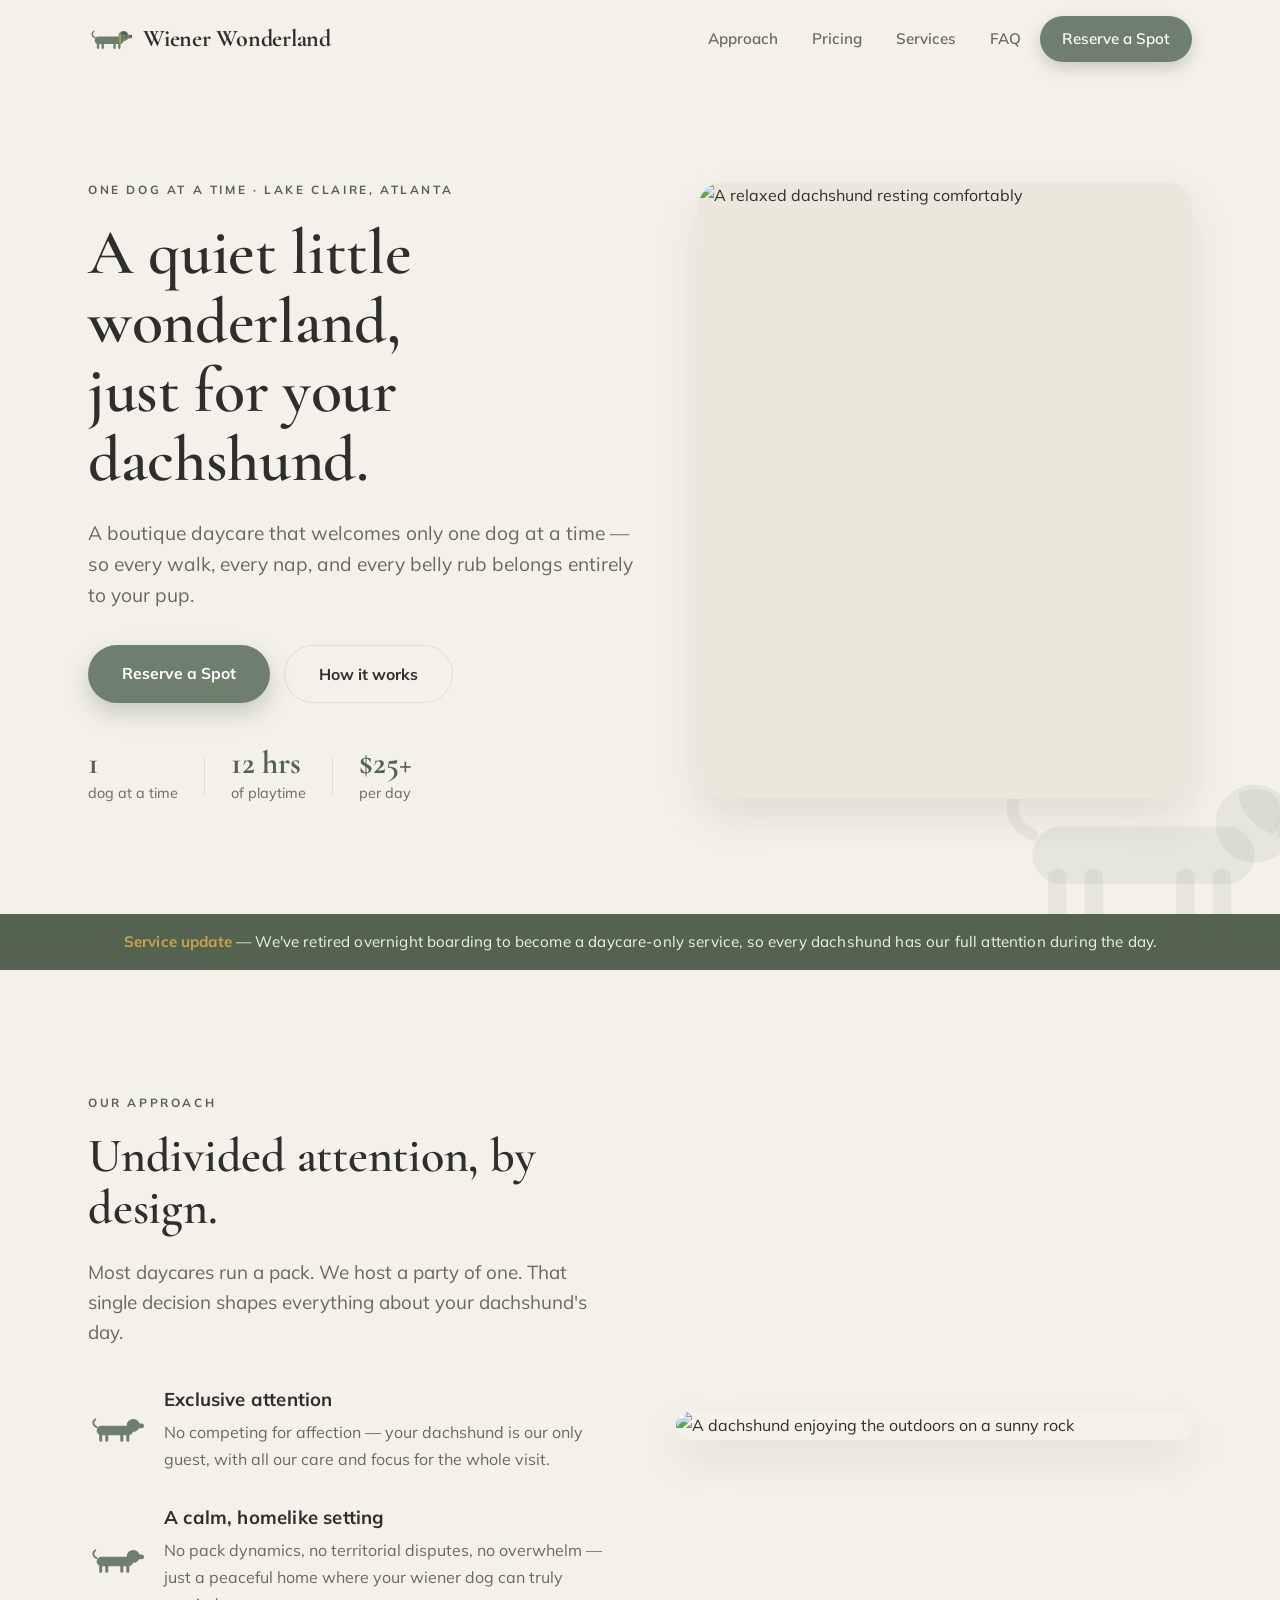
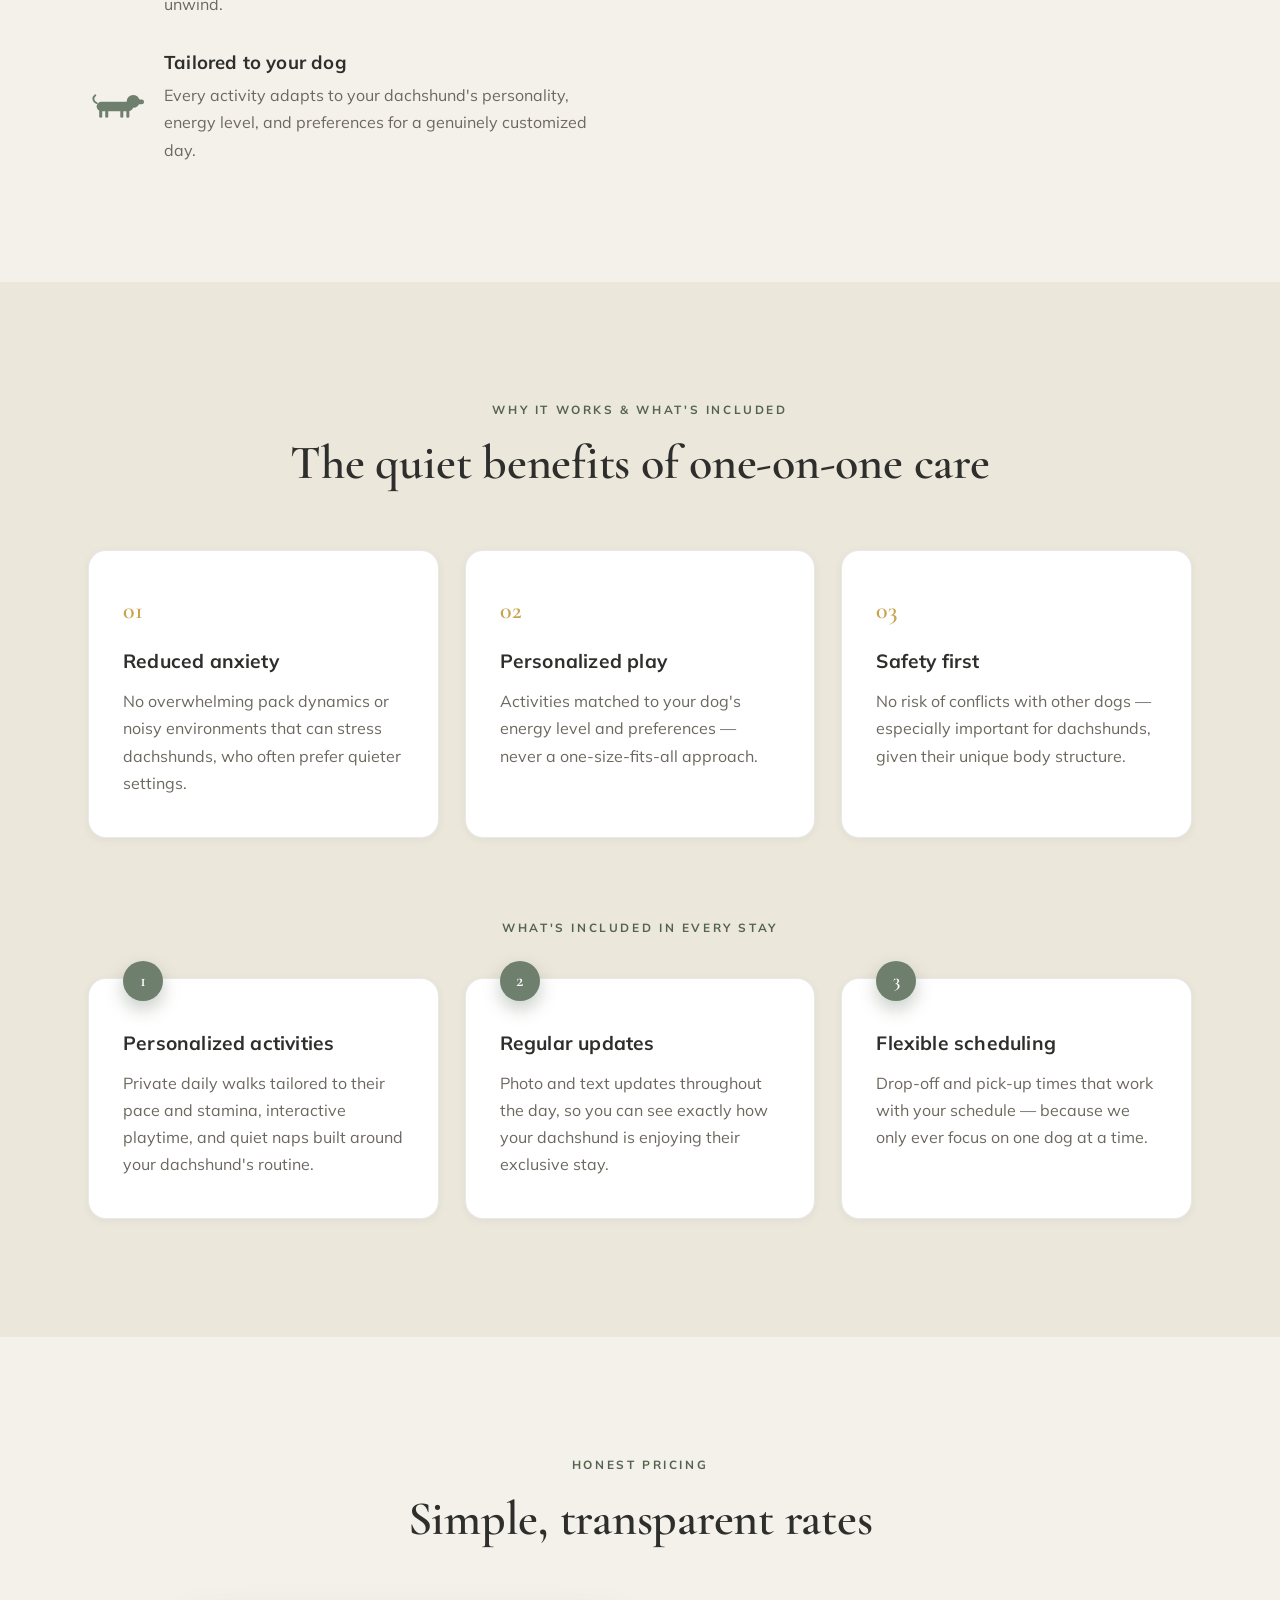
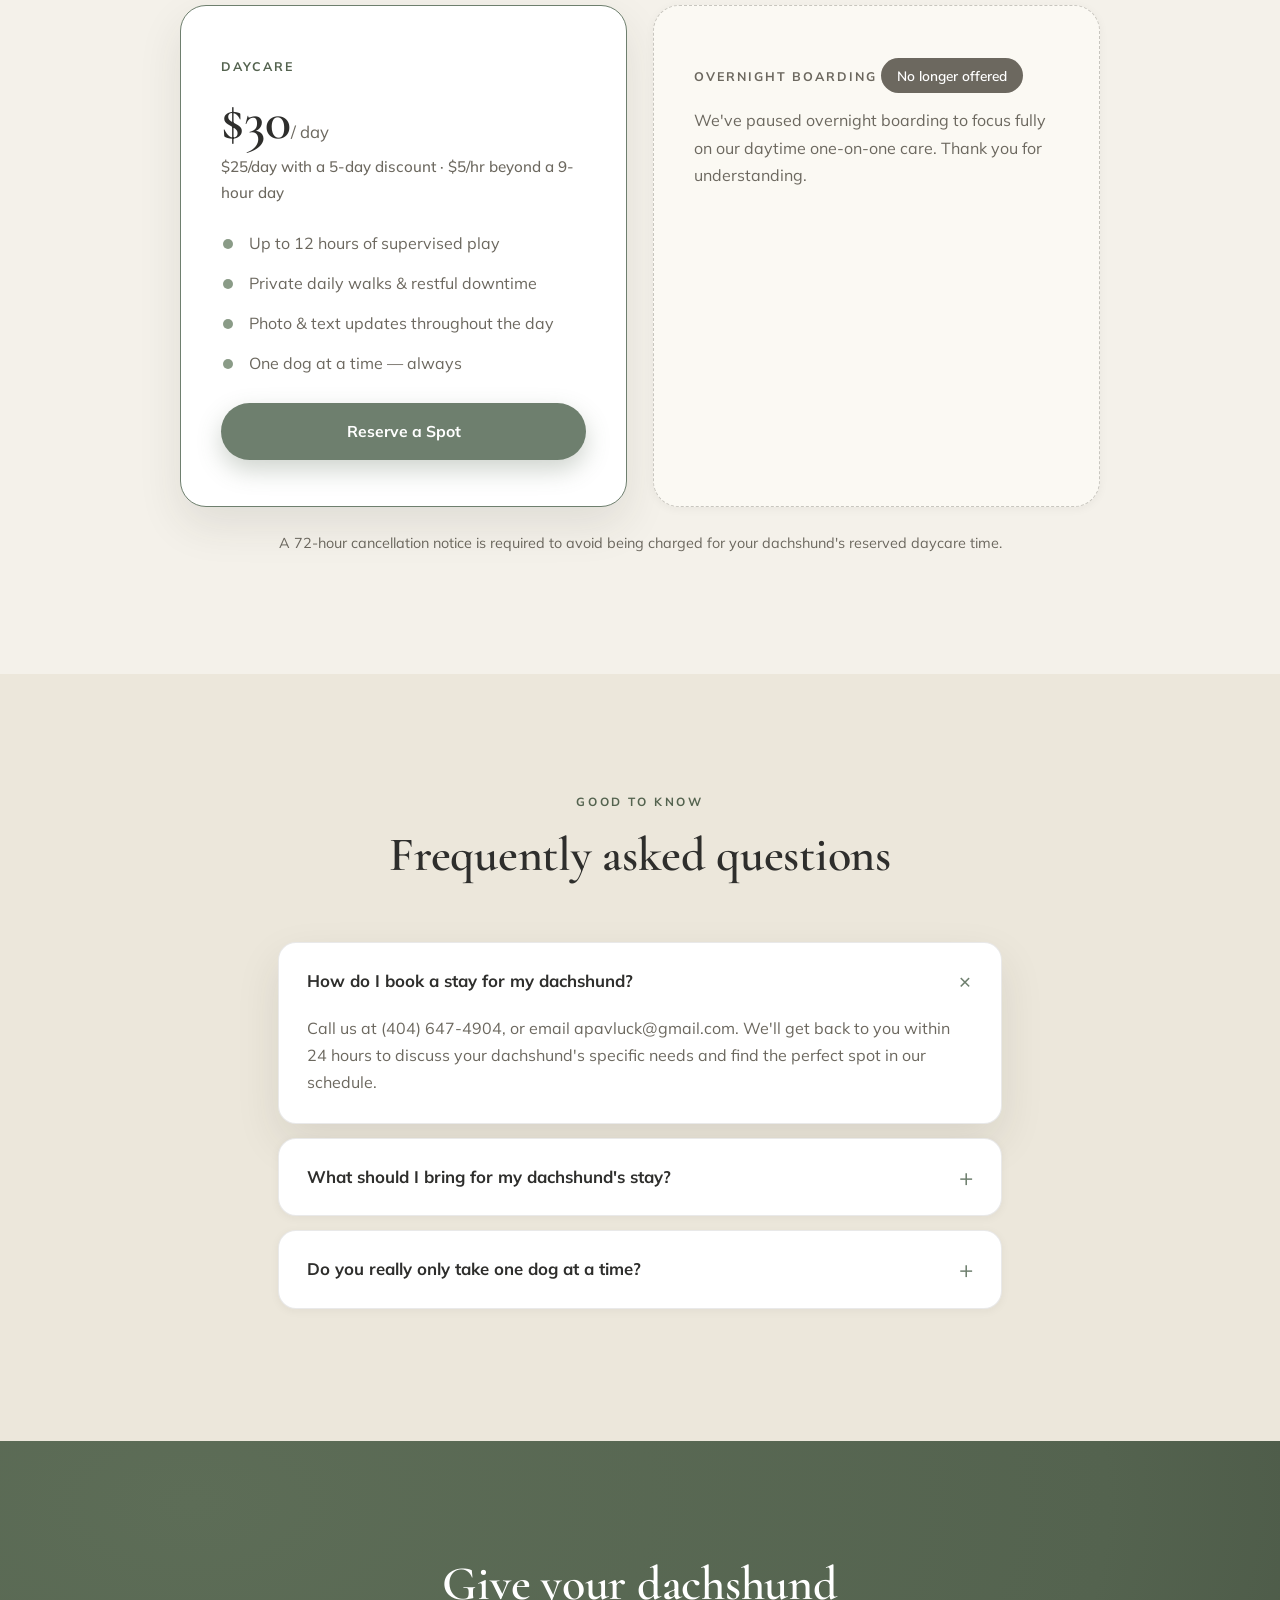
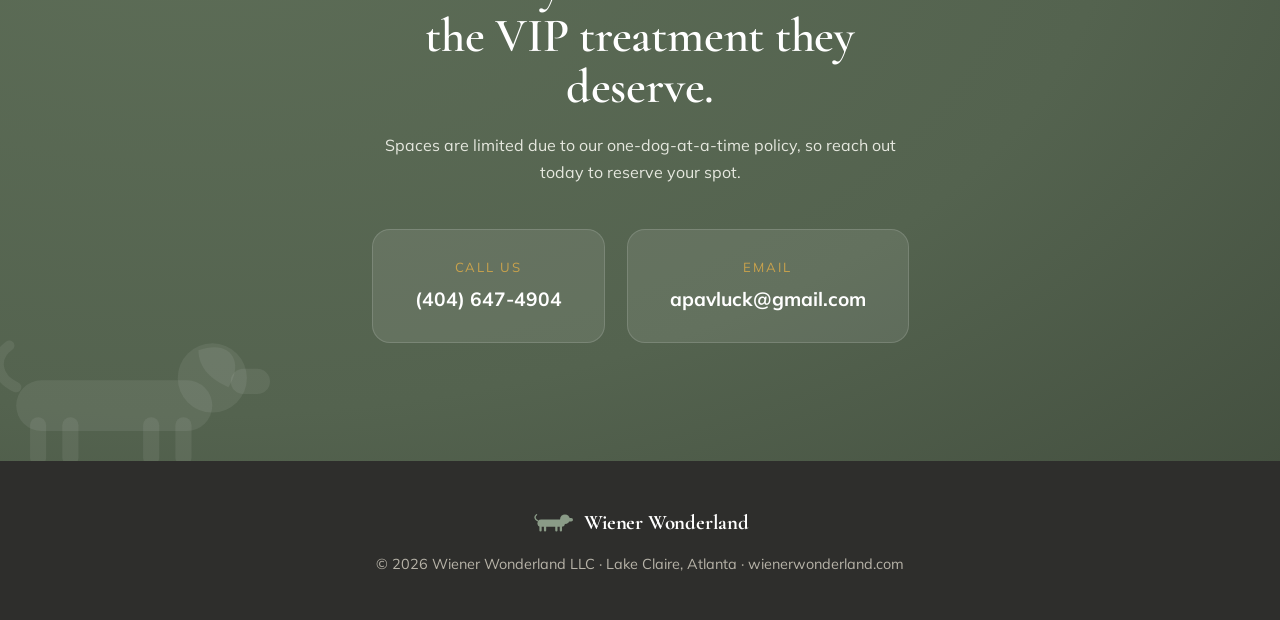
==== index-standalone.html @ 091e9084 "Add files via upload" ====
<!DOCTYPE html>
<html lang="en">
<head>
<meta charset="UTF-8">
<meta name="viewport" content="width=device-width, initial-scale=1.0">
<title>Wiener Wonderland | Exclusive One-Dog Daycare in Lake Claire</title>
<meta name="description" content="Wiener Wonderland is Lake Claire's exclusive one-dog-at-a-time daycare for dachshunds. Calm, unhurried, one-on-one care in a quiet home setting.">
<link rel="preconnect" href="https://fonts.googleapis.com">
<link rel="preconnect" href="https://fonts.gstatic.com" crossorigin>
<link href="https://fonts.googleapis.com/css2?family=Cormorant+Garamond:wght@500;600;700&family=Mulish:wght@400;500;600;700&display=swap" rel="stylesheet">
<style>
:root{
  --bg:#F4F1EA;
  --bg-alt:#ECE7DB;
  --surface:#FFFFFF;
  --surface-warm:#FBF9F3;
  --ink:#2E2E2C;
  --ink-soft:#6C685F;
  --sage:#6E7F6E;
  --sage-dark:#54634F;
  --sage-light:#8A9B87;
  --gold:#C9A24C;
  --line:rgba(46,46,44,0.10);
  --radius:18px;
  --radius-lg:26px;
  --shadow-sm:0 2px 10px rgba(46,46,44,0.05);
  --shadow:0 18px 44px rgba(46,46,44,0.10);
  --maxw:1160px;
  --ease:cubic-bezier(.22,.61,.36,1);
}

*{box-sizing:border-box;margin:0;padding:0;}
html{scroll-behavior:smooth;scroll-padding-top:90px;}
body{
  font-family:'Mulish',system-ui,sans-serif;
  color:var(--ink);
  background:var(--bg);
  line-height:1.7;
  -webkit-font-smoothing:antialiased;
  overflow-x:hidden;
}
h1,h2{font-family:'Cormorant Garamond','Georgia',serif;font-weight:600;color:var(--ink);line-height:1.08;letter-spacing:-0.005em;}
h3{font-family:'Mulish',sans-serif;font-weight:700;color:var(--ink);letter-spacing:.01em;}
.container{max-width:var(--maxw);margin:0 auto;padding:0 28px;}
.narrow{max-width:780px;}
a{text-decoration:none;color:inherit;}
img{max-width:100%;display:block;}
ul{list-style:none;}
/* Dachshund silhouette shapes have no fill of their own — follow currentColor.
   The two-tone #dox-logo keeps its explicit fills, so this won't affect it. */
.logo-mark,.feature-mark,.hero-deco,.cta-deco,.avatar svg{fill:currentColor;}

/* Eyebrow + heads */
.eyebrow{
  display:inline-block;font-size:.74rem;font-weight:700;letter-spacing:.22em;
  text-transform:uppercase;color:var(--sage-dark);margin-bottom:18px;
}
.eyebrow.center{display:block;text-align:center;}
.section-head{margin-bottom:60px;}
.lead{font-size:1.18rem;color:var(--ink-soft);margin-bottom:36px;max-width:48ch;line-height:1.6;}

/* Header */
.site-header{
  position:sticky;top:0;z-index:100;
  background:rgba(244,241,234,0.78);
  backdrop-filter:blur(12px);-webkit-backdrop-filter:blur(12px);
  border-bottom:1px solid transparent;
  transition:border-color .3s var(--ease), box-shadow .3s var(--ease), background .3s var(--ease);
}
.site-header.scrolled{border-bottom-color:var(--line);box-shadow:var(--shadow-sm);background:rgba(244,241,234,0.92);}
.header-inner{display:flex;align-items:center;justify-content:space-between;padding:16px 28px;}
.logo{display:flex;align-items:center;gap:11px;font-family:'Cormorant Garamond',serif;font-weight:700;font-size:1.5rem;color:var(--ink);letter-spacing:-0.01em;}
.logo-mark{width:44px;height:26px;flex:none;}
.main-nav{display:flex;gap:4px;align-items:center;}
.main-nav a{font-weight:600;font-size:.95rem;color:var(--ink-soft);padding:9px 15px;border-radius:999px;transition:color .2s,background .2s;}
.main-nav a:hover{color:var(--sage-dark);background:rgba(110,127,110,0.10);}
.nav-cta{background:var(--sage);color:#fff !important;padding:10px 22px !important;box-shadow:0 6px 16px rgba(84,99,79,0.28);}
.nav-cta:hover{background:var(--sage-dark) !important;transform:translateY(-1px);}
.nav-toggle{display:none;flex-direction:column;gap:5px;background:none;border:none;cursor:pointer;padding:8px;}
.nav-toggle span{width:24px;height:2px;background:var(--ink);border-radius:2px;transition:transform .3s var(--ease),opacity .3s var(--ease);}
.nav-toggle[aria-expanded="true"] span:nth-child(1){transform:translateY(7px) rotate(45deg);}
.nav-toggle[aria-expanded="true"] span:nth-child(2){opacity:0;}
.nav-toggle[aria-expanded="true"] span:nth-child(3){transform:translateY(-7px) rotate(-45deg);}

/* Hero (light, editorial) */
.hero{position:relative;padding:96px 0 108px;overflow:hidden;}
.hero-deco{position:absolute;right:-40px;bottom:-30px;width:340px;height:auto;color:rgba(110,127,110,0.10);pointer-events:none;}
.hero-grid{display:grid;grid-template-columns:1.05fr 0.95fr;gap:64px;align-items:center;position:relative;}
.hero-copy .eyebrow{color:var(--sage-dark);}
.hero h1{font-size:clamp(2.7rem,5vw,4.2rem);margin-bottom:24px;font-weight:600;}
.hero-text{font-size:1.2rem;color:var(--ink-soft);margin-bottom:34px;max-width:46ch;line-height:1.6;}
.hero-actions{display:flex;gap:14px;flex-wrap:wrap;margin-bottom:44px;}
.hero-stats{display:flex;align-items:center;gap:26px;}
.hero-stats strong{display:block;font-family:'Cormorant Garamond',serif;font-size:2rem;color:var(--sage-dark);line-height:1;}
.hero-stats span{font-size:.9rem;color:var(--ink-soft);}
.hero-stats .divider{width:1px;height:38px;background:var(--line);}

/* Hero image — clean rounded rectangle */
.arch-frame{
  border-radius:var(--radius-lg);
  overflow:hidden;box-shadow:var(--shadow);
  aspect-ratio:4/5;background:var(--bg-alt);
}
.arch-frame img{width:100%;height:100%;object-fit:cover;transition:transform .6s var(--ease);}
.arch-frame:hover img{transform:scale(1.03);}

/* Buttons */
.btn{display:inline-block;padding:15px 34px;border-radius:999px;font-weight:700;font-size:.98rem;transition:transform .2s var(--ease), background .2s, box-shadow .2s, border-color .2s;cursor:pointer;}
.btn-primary{background:var(--sage);color:#fff;box-shadow:0 10px 24px rgba(84,99,79,0.28);}
.btn-primary:hover{background:var(--sage-dark);transform:translateY(-2px);box-shadow:0 14px 30px rgba(84,99,79,0.34);}
.btn-ghost{background:transparent;color:var(--ink);border:1px solid var(--line);}
.btn-ghost:hover{border-color:var(--sage);color:var(--sage-dark);transform:translateY(-2px);}
.btn-block{display:block;text-align:center;width:100%;margin-top:26px;}

/* Announcement */
.announcement{background:var(--sage-dark);color:#f3f1e9;text-align:center;padding:15px 28px;font-size:.95rem;letter-spacing:.01em;}
.announcement strong{color:var(--gold);font-weight:700;}

/* Sections */
.section{padding:118px 0;}
.section.alt{background:var(--bg-alt);}
h2{font-size:clamp(2.1rem,4vw,3rem);margin-bottom:22px;}
h2.center{text-align:center;margin-bottom:0;}
.two-col{display:grid;grid-template-columns:1fr 1fr;gap:72px;align-items:center;}
.image-frame{border-radius:var(--radius-lg);overflow:hidden;box-shadow:var(--shadow);}
.image-frame img{transition:transform .6s var(--ease);width:100%;}
.image-frame:hover img{transform:scale(1.03);}

.feature-list{display:flex;flex-direction:column;gap:28px;}
.feature{display:flex;gap:20px;align-items:center;}
.feature-mark{flex:none;width:56px;height:34px;color:var(--sage);}
.feature h3{font-size:1.16rem;margin-bottom:4px;}
.feature p{color:var(--ink-soft);}

/* Cards */
.grid-3{display:grid;grid-template-columns:repeat(3,1fr);gap:26px;}
.grid-2{display:grid;grid-template-columns:repeat(2,1fr);gap:26px;}
.card{
  position:relative;background:var(--surface);padding:40px 34px;border-radius:var(--radius);
  box-shadow:var(--shadow-sm);border:1px solid var(--line);
  transition:transform .3s var(--ease), box-shadow .3s var(--ease);
}
.card:hover{transform:translateY(-6px);box-shadow:var(--shadow);}
.card-index{display:block;font-family:'Cormorant Garamond',serif;font-size:1.5rem;color:var(--gold);font-weight:600;margin-bottom:14px;letter-spacing:.04em;}
.card h3{margin-bottom:10px;font-size:1.2rem;}
.card p{color:var(--ink-soft);}
.group-head{margin:80px 0 40px;text-align:center;}
.group-head .eyebrow{margin-bottom:0;}
.card.numbered{padding-top:48px;}
.num{
  position:absolute;top:-18px;left:34px;background:var(--sage);color:#fff;
  width:40px;height:40px;border-radius:50%;display:flex;align-items:center;justify-content:center;
  font-family:'Cormorant Garamond',serif;font-weight:600;font-size:1.15rem;box-shadow:0 8px 18px rgba(84,99,79,0.32);
}

/* Pricing */
.pricing-grid{margin-bottom:24px;align-items:stretch;max-width:920px;margin-left:auto;margin-right:auto;}
.price-card{position:relative;background:var(--surface);border-radius:var(--radius-lg);padding:46px 40px;box-shadow:var(--shadow-sm);border:1px solid var(--line);}
.price-card.featured{border:1px solid var(--sage);box-shadow:var(--shadow);}
.price-tag{display:inline-block;font-size:.78rem;font-weight:700;letter-spacing:.16em;text-transform:uppercase;color:var(--sage-dark);margin-bottom:14px;}
.price-tag.muted{color:var(--ink-soft);}
.price{font-size:3.4rem;font-family:'Cormorant Garamond',serif;color:var(--ink);margin:2px 0 6px;font-weight:600;line-height:1;}
.price span{font-size:1.05rem;font-weight:400;color:var(--ink-soft);font-family:'Mulish',sans-serif;}
.price-sub{font-weight:500;margin-bottom:24px;color:var(--ink-soft);font-size:.95rem;}
.price-list{display:flex;flex-direction:column;gap:13px;}
.price-list li{position:relative;padding-left:28px;color:var(--ink-soft);}
.price-list li::before{content:"";position:absolute;left:2px;top:9px;width:10px;height:10px;border-radius:50%;background:var(--sage-light);}
.notice-card{background:var(--surface-warm);border:1px dashed rgba(108,104,95,0.35);}
.discontinued{display:inline-block;background:var(--ink-soft);color:#fff;padding:6px 16px;border-radius:999px;font-size:.85rem;font-weight:600;margin:6px 0 14px;}
.notice-card p:last-child{color:var(--ink-soft);}
.fine-print{text-align:center;color:var(--ink-soft);font-size:.9rem;}

/* Staff */
.staff-grid{max-width:760px;margin:0 auto;}
.staff-card{background:var(--surface);border-radius:var(--radius-lg);box-shadow:var(--shadow-sm);border:1px solid var(--line);padding:42px 36px;text-align:center;transition:transform .3s var(--ease), box-shadow .3s var(--ease);}
.staff-card:hover{transform:translateY(-6px);box-shadow:var(--shadow);}
.avatar{width:104px;height:104px;border-radius:50%;background:linear-gradient(150deg,var(--bg-alt),#e2dccd);display:flex;align-items:center;justify-content:center;margin:0 auto 18px;box-shadow:inset 0 2px 8px rgba(46,46,44,0.06);}
.avatar svg{width:66px;height:auto;color:var(--sage);}
.staff-card h3{font-size:1.24rem;margin-bottom:3px;}
.staff-card p{color:var(--ink-soft);}

/* FAQ */
.faq-item{background:var(--surface);border-radius:var(--radius);padding:4px 28px;margin-bottom:14px;box-shadow:var(--shadow-sm);border:1px solid var(--line);transition:box-shadow .3s var(--ease);}
.faq-item[open]{box-shadow:var(--shadow);}
.faq-item summary{font-weight:700;cursor:pointer;list-style:none;padding:20px 0;display:flex;justify-content:space-between;align-items:center;gap:16px;font-size:1.05rem;}
.faq-item summary::-webkit-details-marker{display:none;}
.faq-item summary::after{content:"+";font-size:1.5rem;color:var(--sage);transition:transform .3s var(--ease);line-height:1;font-weight:400;}
.faq-item[open] summary::after{transform:rotate(45deg);}
.faq-item p{padding:0 0 22px;color:var(--ink-soft);}

/* CTA */
.cta-section{position:relative;background:radial-gradient(130% 150% at 15% 10%, #5d6d57 0%, var(--sage-dark) 55%, #3f4a3b 100%);color:#fff;padding:118px 0;text-align:center;overflow:hidden;}
.cta-deco{position:absolute;left:-30px;bottom:-24px;width:300px;height:auto;color:rgba(255,255,255,0.07);pointer-events:none;}
.cta-section h2{color:#fff;max-width:20ch;margin:0 auto 18px;}
.cta-section > .container > p{color:#e6e8df;margin-bottom:42px;max-width:52ch;margin-left:auto;margin-right:auto;position:relative;}
.contact-grid{display:flex;justify-content:center;gap:22px;flex-wrap:wrap;position:relative;}
.contact-item{background:rgba(255,255,255,0.09);padding:26px 42px;border-radius:var(--radius);border:1px solid rgba(255,255,255,0.14);transition:background .2s,transform .2s;display:flex;flex-direction:column;align-items:center;gap:5px;min-width:230px;}
.contact-item:hover{background:rgba(255,255,255,0.17);transform:translateY(-3px);}
.contact-label{font-size:.82rem;letter-spacing:.14em;text-transform:uppercase;color:var(--gold);}
.contact-value{font-size:1.2rem;font-weight:700;}

/* Footer */
.site-footer{padding:44px 0;background:var(--ink);color:#b7b3a8;}
.footer-inner{display:flex;flex-direction:column;align-items:center;gap:12px;text-align:center;}
.footer-logo{color:#fff;font-size:1.3rem;gap:11px;}
.footer-logo .logo-mark{width:42px;height:26px;color:var(--sage-light);}
.site-footer p{font-size:.9rem;}

/* Scroll reveal */
.reveal{opacity:0;transform:translateY(26px);transition:opacity .8s var(--ease), transform .8s var(--ease);}
.reveal.in{opacity:1;transform:none;}
@media (prefers-reduced-motion:reduce){
  .reveal{opacity:1;transform:none;transition:none;}
  html{scroll-behavior:auto;}
}

/* Responsive */
@media (max-width:880px){
  .section{padding:78px 0;}
  .hero{padding:60px 0 72px;}
  .two-col,.hero-grid{grid-template-columns:1fr;gap:44px;}
  .hero-media{order:-1;max-width:440px;margin:0 auto;}
  .arch-frame{aspect-ratio:5/4;}
  .hero h1 br{display:none;}
  .grid-3,.grid-2{grid-template-columns:1fr;}
  .main-nav{position:absolute;top:100%;left:0;right:0;background:var(--bg);flex-direction:column;padding:16px;display:none;gap:6px;border-bottom:1px solid var(--line);box-shadow:var(--shadow);}
  .main-nav.open{display:flex;}
  .main-nav a{width:100%;padding:12px 16px;}
  .nav-cta{text-align:center;}
  .nav-toggle{display:flex;}
  .hero-deco{width:220px;opacity:.7;}
  .contact-item{min-width:0;width:100%;max-width:340px;}
}

</style>
</head>
<body>

<!-- ===== Reusable dachshund illustrations ===== -->
<svg width="0" height="0" style="position:absolute" aria-hidden="true">
  <!-- Single-colour silhouette (inherits currentColor) -->
  <symbol id="dox" viewBox="0 0 260 150">
    <path d="M40 66 C22 58 20 40 34 30" fill="none" stroke="currentColor" stroke-width="9" stroke-linecap="round"/>
    <rect x="52" y="92" width="14" height="42" rx="7"/>
    <rect x="80" y="92" width="14" height="42" rx="7"/>
    <rect x="150" y="92" width="14" height="42" rx="7"/>
    <rect x="178" y="92" width="14" height="42" rx="7"/>
    <rect x="40" y="60" width="170" height="44" rx="22"/>
    <circle cx="210" cy="58" r="30"/>
    <rect x="226" y="50" width="34" height="22" rx="11"/>
    <path d="M198 34 C226 24 238 44 224 66 C210 60 198 50 198 34 Z"/>
  </symbol>
  <!-- Two-tone logo mark with a little gold collar -->
  <symbol id="dox-logo" viewBox="0 0 260 150">
    <g fill="#6E7F6E">
      <path d="M40 66 C22 58 20 40 34 30" fill="none" stroke="#6E7F6E" stroke-width="9" stroke-linecap="round"/>
      <rect x="52" y="92" width="14" height="42" rx="7"/>
      <rect x="80" y="92" width="14" height="42" rx="7"/>
      <rect x="150" y="92" width="14" height="42" rx="7"/>
      <rect x="178" y="92" width="14" height="42" rx="7"/>
      <rect x="40" y="60" width="170" height="44" rx="22"/>
      <circle cx="210" cy="58" r="30"/>
      <rect x="226" y="50" width="34" height="22" rx="11"/>
    </g>
    <path d="M198 34 C226 24 238 44 224 66 C210 60 198 50 198 34 Z" fill="#54634F"/>
    <circle cx="215" cy="53" r="3.4" fill="#F4F1EA"/>
    <circle cx="258" cy="58" r="5.5" fill="#2E2E2C"/>
    <rect x="185" y="50" width="9" height="40" rx="3" fill="#C9A24C"/>
    <circle cx="189.5" cy="92" r="4.5" fill="#C9A24C"/>
  </symbol>
</svg>

<header class="site-header" id="site-header">
  <div class="container header-inner">
    <a href="#home" class="logo">
      <svg class="logo-mark" viewBox="0 0 260 150" aria-hidden="true"><use href="#dox-logo"/></svg>
      <span>Wiener Wonderland</span>
    </a>
    <nav class="main-nav" id="main-nav">
      <a href="#approach">Approach</a>
      <a href="#pricing">Pricing</a>
      <a href="#services">Services</a>
      <a href="#faq">FAQ</a>
      <a href="#contact" class="nav-cta">Reserve a Spot</a>
    </nav>
    <button class="nav-toggle" id="nav-toggle" aria-label="Toggle navigation" aria-expanded="false">
      <span></span><span></span><span></span>
    </button>
  </div>
</header>

<section class="hero" id="home">
  <svg class="hero-deco" viewBox="0 0 260 150" aria-hidden="true"><use href="#dox"/></svg>
  <div class="container hero-grid">
    <div class="hero-copy">
      <span class="eyebrow reveal">One dog at a time · Lake Claire, Atlanta</span>
      <h1 class="reveal">A quiet little wonderland,<br>just for your dachshund.</h1>
      <p class="hero-text reveal">A boutique daycare that welcomes only one dog at a time — so every walk, every nap, and every belly rub belongs entirely to your pup.</p>
      <div class="hero-actions reveal">
        <a href="#contact" class="btn btn-primary">Reserve a Spot</a>
        <a href="#approach" class="btn btn-ghost">How it works</a>
      </div>
      <div class="hero-stats reveal">
        <div><strong>1</strong><span>dog at a time</span></div>
        <div class="divider"></div>
        <div><strong>12 hrs</strong><span>of playtime</span></div>
        <div class="divider"></div>
        <div><strong>$25+</strong><span>per day</span></div>
      </div>
    </div>
    <div class="hero-media reveal">
      <div class="arch-frame">
        <img src="https://imgproxy.gamma.app/resize/quality:80/resizing_type:fit/width:2000/https://cdn.gamma.app/pb8fp5dwvvcwzei/92fc5eb181434110b7dce08b1baf7532/original/puppy2.jpeg" alt="A relaxed dachshund resting comfortably">
      </div>
    </div>
  </div>
</section>

<section class="announcement">
  <div class="container">
    <p><strong>Service update</strong> — We've retired overnight boarding to become a daycare-only service, so every dachshund has our full attention during the day.</p>
  </div>
</section>

<section class="section" id="approach">
  <div class="container two-col">
    <div class="reveal">
      <span class="eyebrow">Our approach</span>
      <h2>Undivided attention, by design.</h2>
      <p class="lead">Most daycares run a pack. We host a party of one. That single decision shapes everything about your dachshund's day.</p>
      <div class="feature-list">
        <div class="feature">
          <svg class="feature-mark" viewBox="0 0 260 150" aria-hidden="true"><use href="#dox"/></svg>
          <div>
            <h3>Exclusive attention</h3>
            <p>No competing for affection — your dachshund is our only guest, with all our care and focus for the whole visit.</p>
          </div>
        </div>
        <div class="feature">
          <svg class="feature-mark" viewBox="0 0 260 150" aria-hidden="true"><use href="#dox"/></svg>
          <div>
            <h3>A calm, homelike setting</h3>
            <p>No pack dynamics, no territorial disputes, no overwhelm — just a peaceful home where your wiener dog can truly unwind.</p>
          </div>
        </div>
        <div class="feature">
          <svg class="feature-mark" viewBox="0 0 260 150" aria-hidden="true"><use href="#dox"/></svg>
          <div>
            <h3>Tailored to your dog</h3>
            <p>Every activity adapts to your dachshund's personality, energy level, and preferences for a genuinely customized day.</p>
          </div>
        </div>
      </div>
    </div>
    <div class="image-frame reveal">
      <img src="https://imgproxy.gamma.app/resize/quality:80/resizing_type:fit/width:2000/https://cdn.gamma.app/pb8fp5dwvvcwzei/57030b2779ab43cd883b38d4965fc12b/original/IMG_0153.jpeg" alt="A dachshund enjoying the outdoors on a sunny rock">
    </div>
  </div>
</section>

<section class="section alt" id="services">
  <div class="container">
    <div class="section-head reveal">
      <span class="eyebrow center">Why it works &amp; what's included</span>
      <h2 class="center">The quiet benefits of one-on-one care</h2>
    </div>
    <div class="grid-3">
      <div class="card reveal">
        <span class="card-index">01</span>
        <h3>Reduced anxiety</h3>
        <p>No overwhelming pack dynamics or noisy environments that can stress dachshunds, who often prefer quieter settings.</p>
      </div>
      <div class="card reveal">
        <span class="card-index">02</span>
        <h3>Personalized play</h3>
        <p>Activities matched to your dog's energy level and preferences — never a one-size-fits-all approach.</p>
      </div>
      <div class="card reveal">
        <span class="card-index">03</span>
        <h3>Safety first</h3>
        <p>No risk of conflicts with other dogs — especially important for dachshunds, given their unique body structure.</p>
      </div>
    </div>

    <div class="group-head reveal"><span class="eyebrow center">What's included in every stay</span></div>
    <div class="grid-3">
      <div class="card numbered reveal">
        <span class="num">1</span>
        <h3>Personalized activities</h3>
        <p>Private daily walks tailored to their pace and stamina, interactive playtime, and quiet naps built around your dachshund's routine.</p>
      </div>
      <div class="card numbered reveal">
        <span class="num">2</span>
        <h3>Regular updates</h3>
        <p>Photo and text updates throughout the day, so you can see exactly how your dachshund is enjoying their exclusive stay.</p>
      </div>
      <div class="card numbered reveal">
        <span class="num">3</span>
        <h3>Flexible scheduling</h3>
        <p>Drop-off and pick-up times that work with your schedule — because we only ever focus on one dog at a time.</p>
      </div>
    </div>
  </div>
</section>

<section class="section" id="pricing">
  <div class="container">
    <div class="section-head reveal">
      <span class="eyebrow center">Honest pricing</span>
      <h2 class="center">Simple, transparent rates</h2>
    </div>
    <div class="grid-2 pricing-grid">
      <div class="price-card featured reveal">
        <span class="price-tag">Daycare</span>
        <p class="price">$30<span>/ day</span></p>
        <p class="price-sub">$25/day with a 5-day discount · $5/hr beyond a 9-hour day</p>
        <ul class="price-list">
          <li>Up to 12 hours of supervised play</li>
          <li>Private daily walks &amp; restful downtime</li>
          <li>Photo &amp; text updates throughout the day</li>
          <li>One dog at a time — always</li>
        </ul>
        <a href="#contact" class="btn btn-primary btn-block">Reserve a Spot</a>
      </div>
      <div class="price-card notice-card reveal">
        <span class="price-tag muted">Overnight boarding</span>
        <p class="discontinued">No longer offered</p>
        <p>We've paused overnight boarding to focus fully on our daytime one-on-one care. Thank you for understanding.</p>
      </div>
    </div>
    <p class="fine-print">A 72-hour cancellation notice is required to avoid being charged for your dachshund's reserved daycare time.</p>
  </div>
</section>

<section class="section alt" id="faq">
  <div class="container narrow">
    <div class="section-head reveal">
      <span class="eyebrow center">Good to know</span>
      <h2 class="center">Frequently asked questions</h2>
    </div>
    <details class="faq-item reveal" open>
      <summary>How do I book a stay for my dachshund?</summary>
      <p>Call us at (404) 647-4904, or email apavluck@gmail.com. We'll get back to you within 24 hours to discuss your dachshund's specific needs and find the perfect spot in our schedule.</p>
    </details>
    <details class="faq-item reveal">
      <summary>What should I bring for my dachshund's stay?</summary>
      <p>Just their regular food, any necessary medications, a beloved toy or blanket, and any special instructions for their routine. If they're a swimmer, we even have a pool.</p>
    </details>
    <details class="faq-item reveal">
      <summary>Do you really only take one dog at a time?</summary>
      <p>Always. It's the heart of what we do. Your dachshund will never share their day with another dog, which keeps things calm, safe, and completely focused on them.</p>
    </details>
  </div>
</section>

<section class="cta-section" id="contact">
  <svg class="cta-deco" viewBox="0 0 260 150" aria-hidden="true"><use href="#dox"/></svg>
  <div class="container">
    <h2>Give your dachshund the VIP treatment they deserve.</h2>
    <p>Spaces are limited due to our one-dog-at-a-time policy, so reach out today to reserve your spot.</p>
    <div class="contact-grid">
      <a class="contact-item" href="tel:14046474904">
        <span class="contact-label">Call us</span>
        <span class="contact-value">(404) 647-4904</span>
      </a>
      <a class="contact-item" href="mailto:apavluck@gmail.com">
        <span class="contact-label">Email</span>
        <span class="contact-value">apavluck@gmail.com</span>
      </a>
    </div>
  </div>
</section>

<footer class="site-footer">
  <div class="container footer-inner">
    <span class="logo footer-logo">
      <svg class="logo-mark" viewBox="0 0 260 150" aria-hidden="true"><use href="#dox"/></svg>
      Wiener Wonderland
    </span>
    <p>&copy; <span id="year"></span> Wiener Wonderland LLC · Lake Claire, Atlanta · wienerwonderland.com</p>
  </div>
</footer>

<script>
// Current year in footer
document.getElementById('year').textContent = new Date().getFullYear();

// Mobile nav toggle
const navToggle = document.getElementById('nav-toggle');
const mainNav = document.getElementById('main-nav');
navToggle.addEventListener('click', () => {
  const open = mainNav.classList.toggle('open');
  navToggle.setAttribute('aria-expanded', open ? 'true' : 'false');
});
mainNav.querySelectorAll('a').forEach(link => {
  link.addEventListener('click', () => {
    mainNav.classList.remove('open');
    navToggle.setAttribute('aria-expanded', 'false');
  });
});

// Header shadow on scroll
const header = document.getElementById('site-header');
const onScroll = () => header.classList.toggle('scrolled', window.scrollY > 8);
onScroll();
window.addEventListener('scroll', onScroll, { passive: true });

// Scroll-reveal animations
const reveals = document.querySelectorAll('.reveal');
if ('IntersectionObserver' in window) {
  const io = new IntersectionObserver((entries) => {
    entries.forEach((entry, i) => {
      if (entry.isIntersecting) {
        // slight stagger for grouped items
        entry.target.style.transitionDelay = `${Math.min(i * 60, 240)}ms`;
        entry.target.classList.add('in');
        io.unobserve(entry.target);
      }
    });
  }, { threshold: 0.12, rootMargin: '0px 0px -40px 0px' });
  reveals.forEach(el => io.observe(el));
} else {
  reveals.forEach(el => el.classList.add('in'));
}

</script>
</body>
</html>
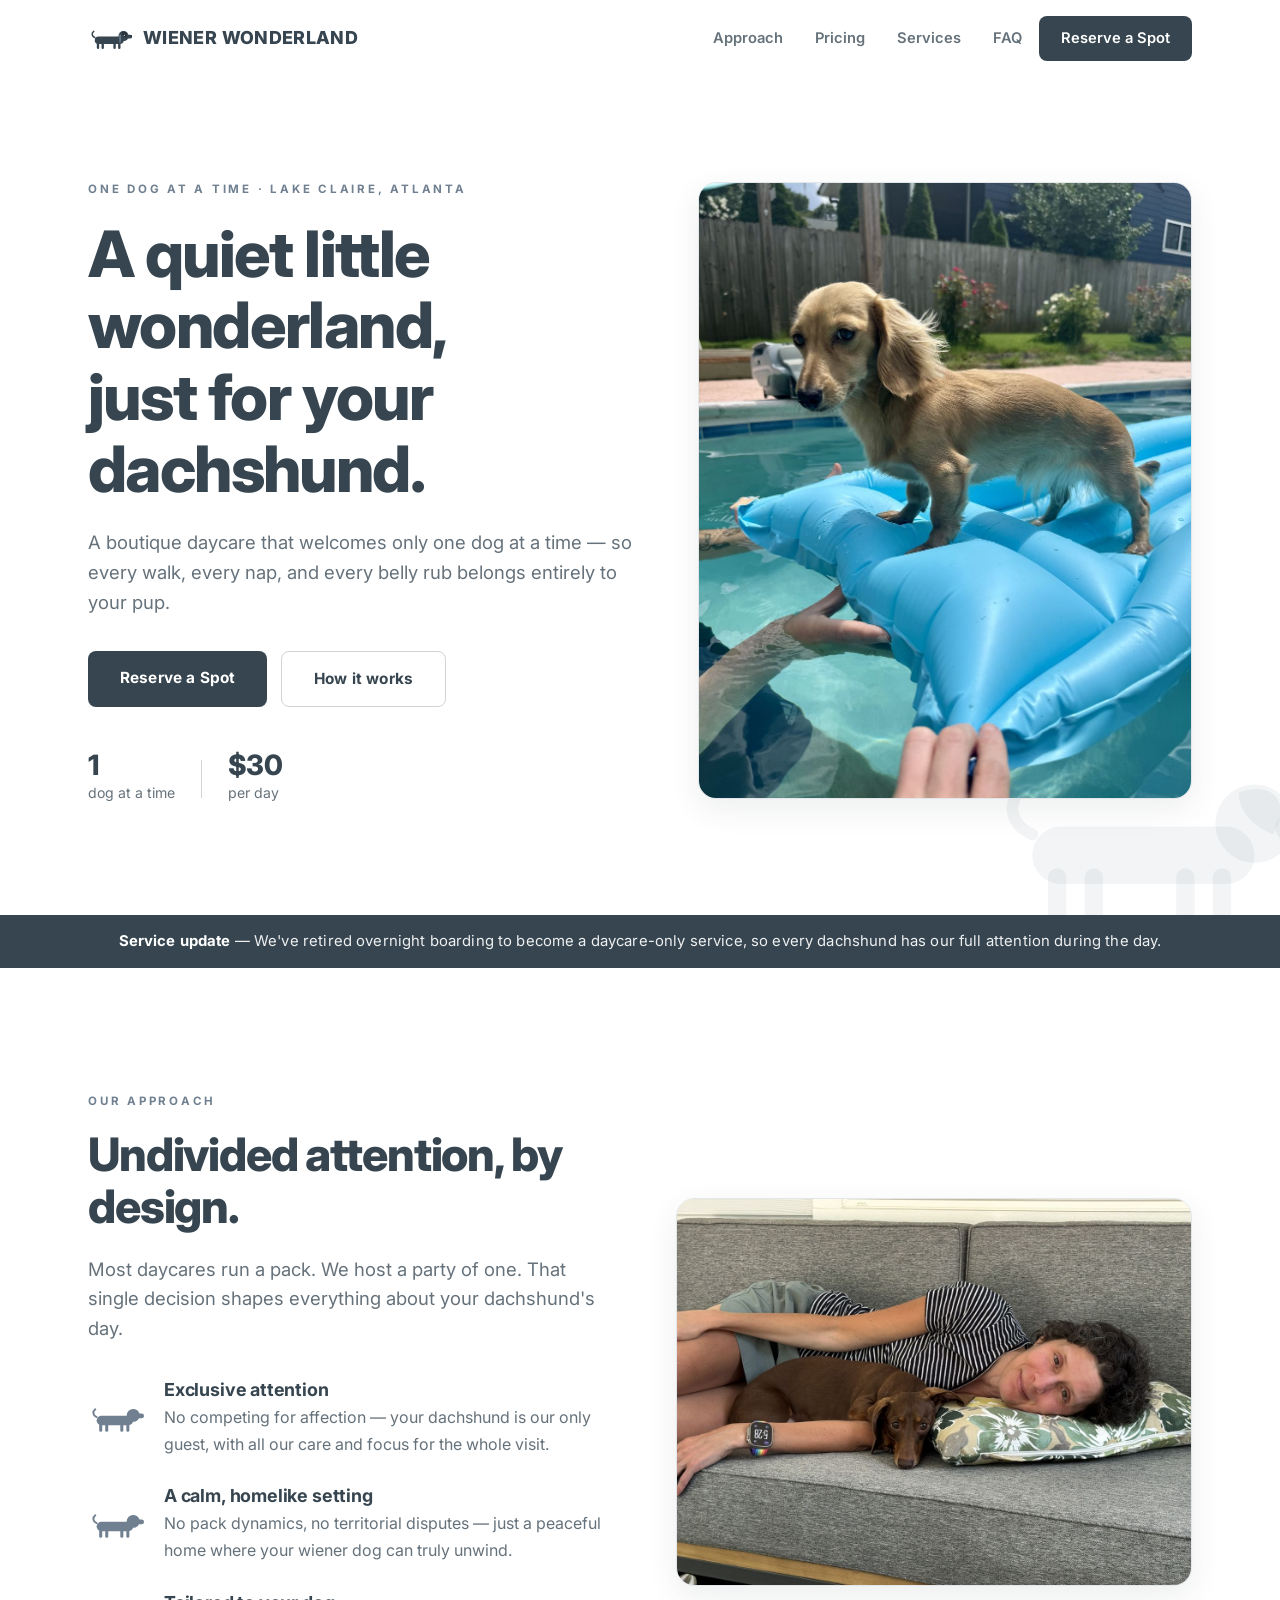
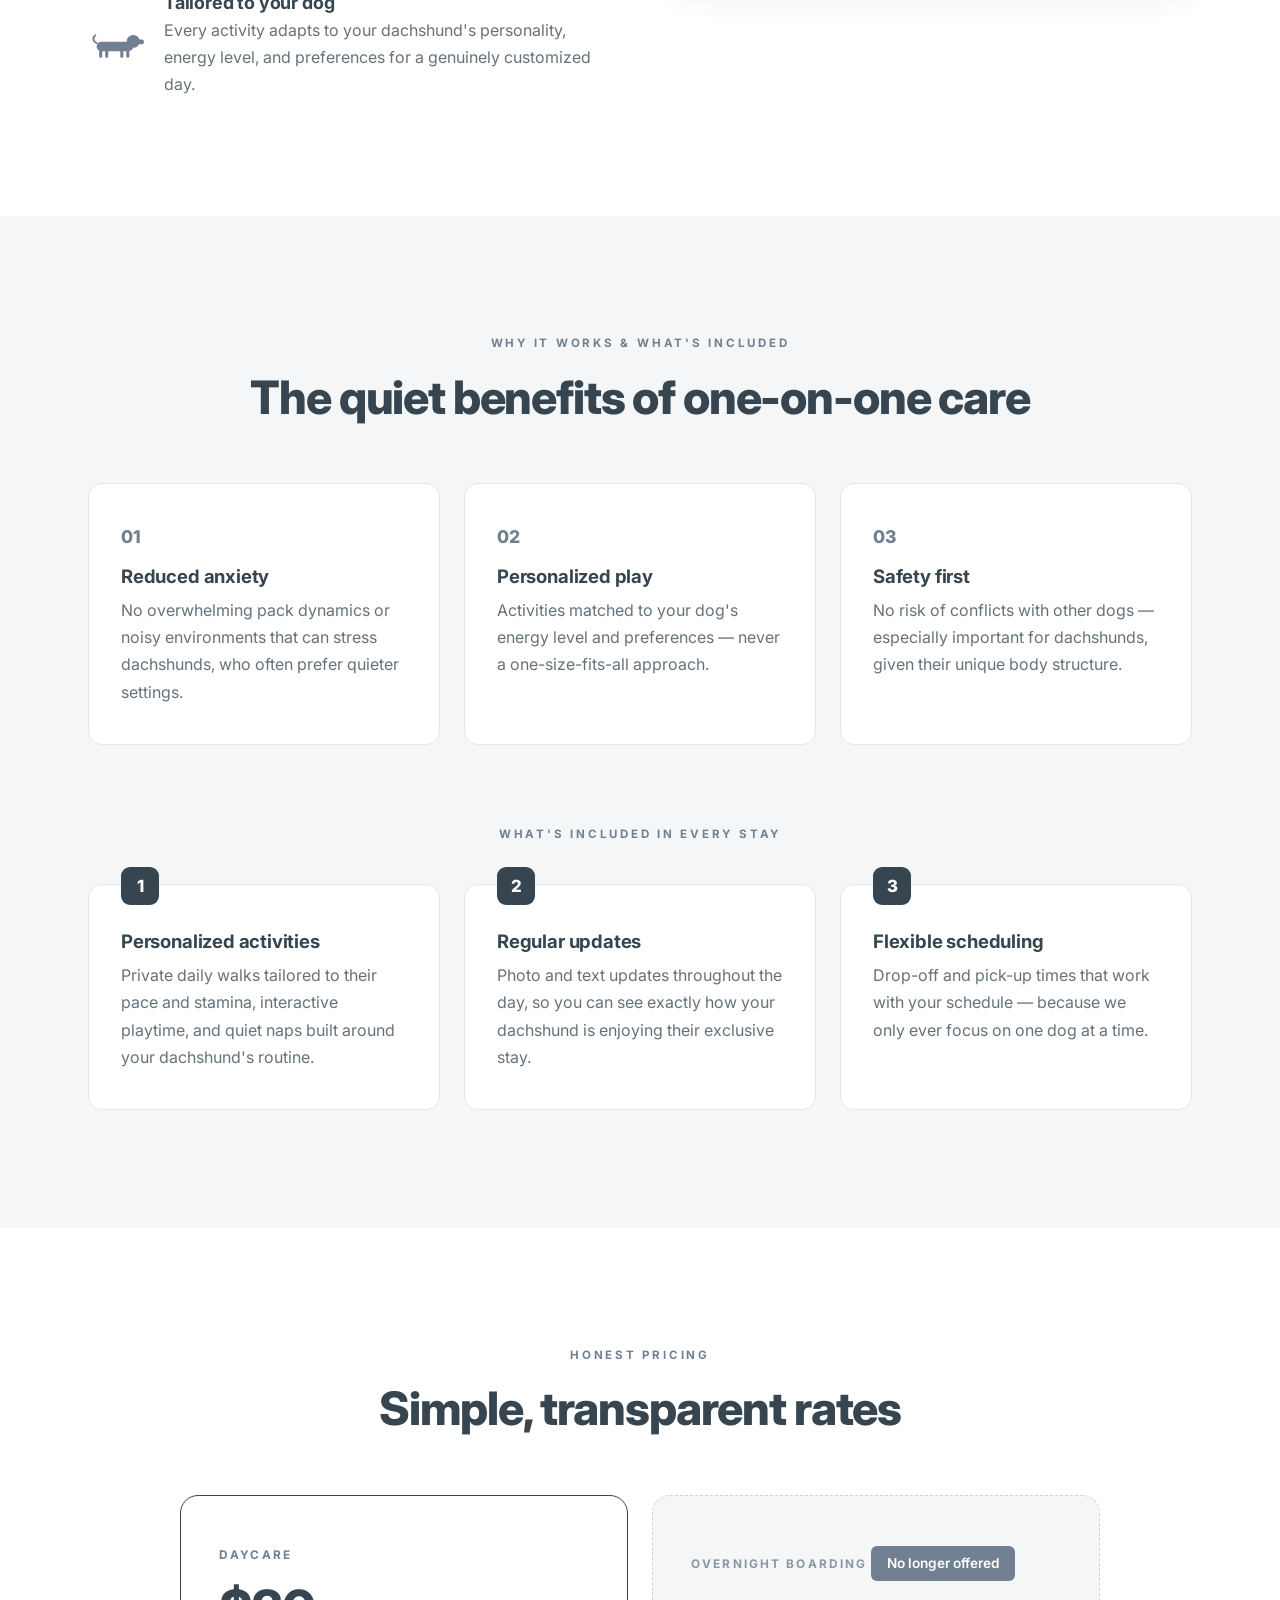
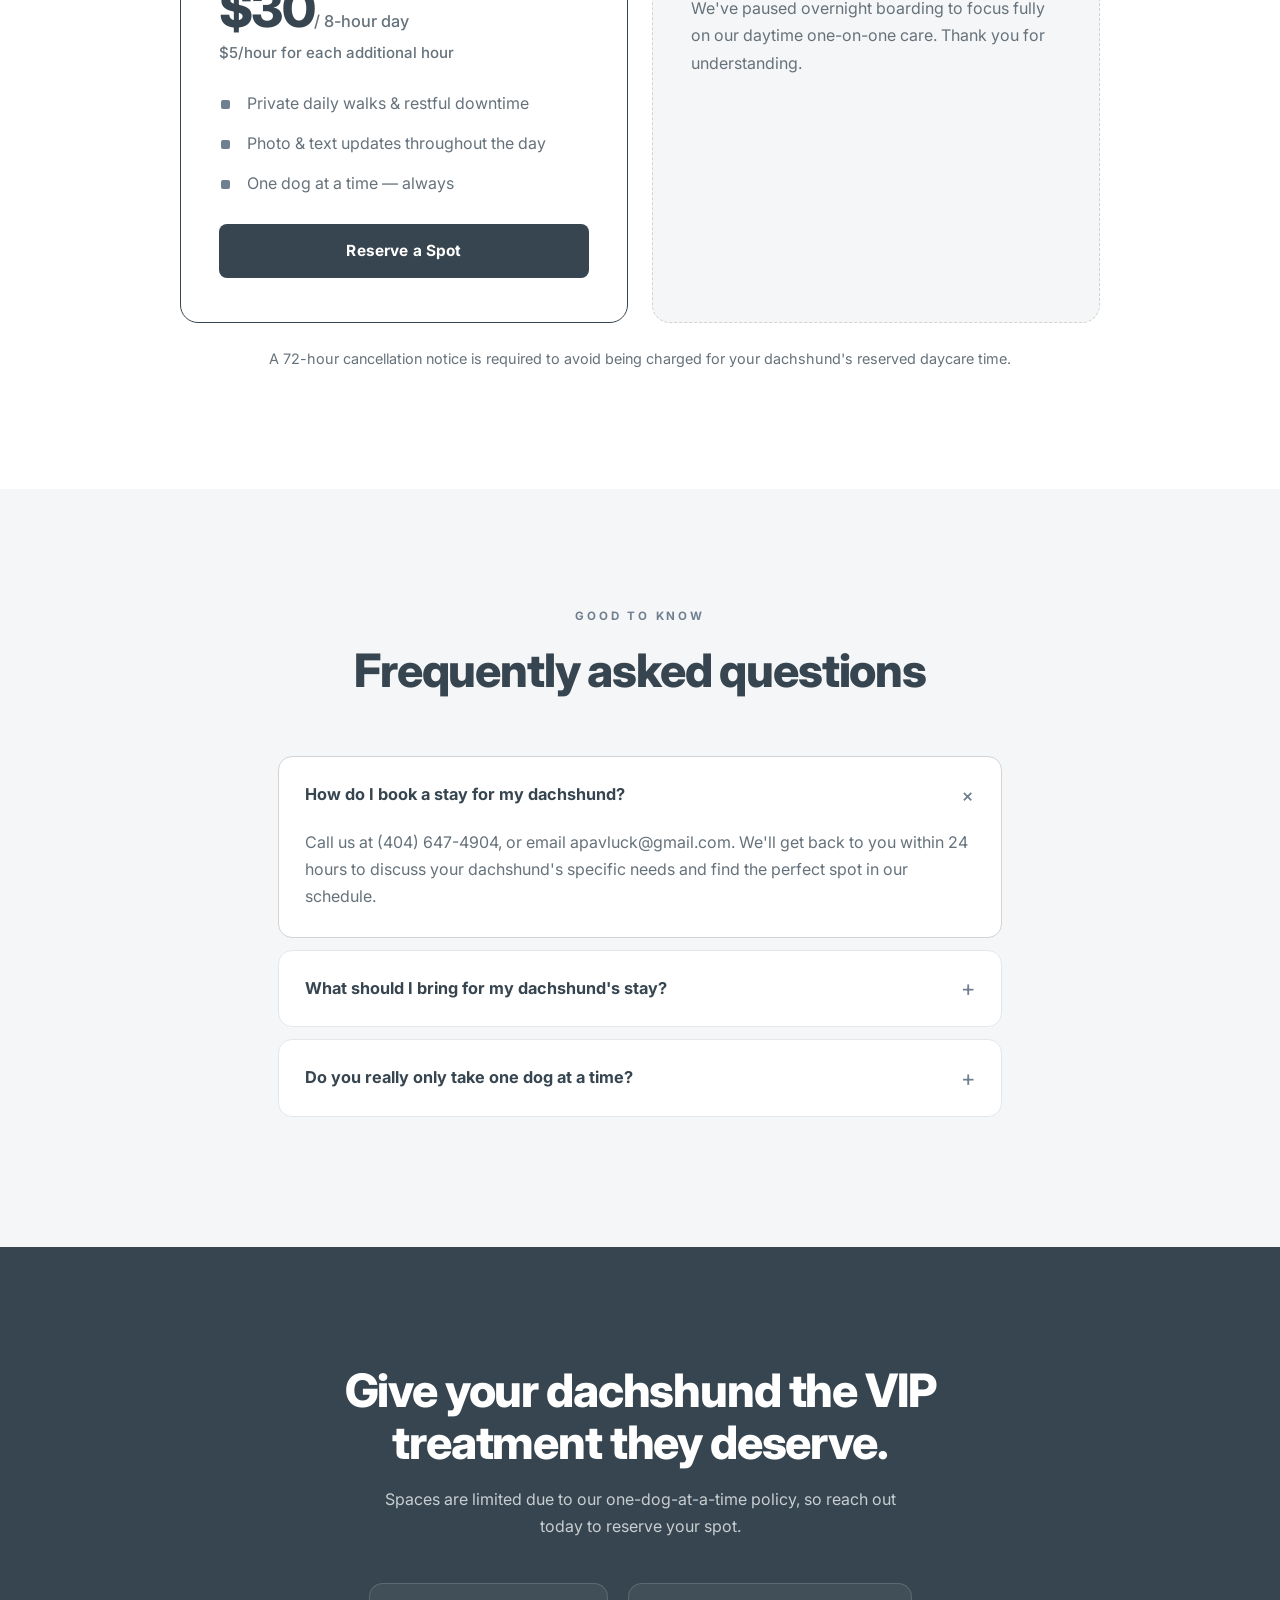
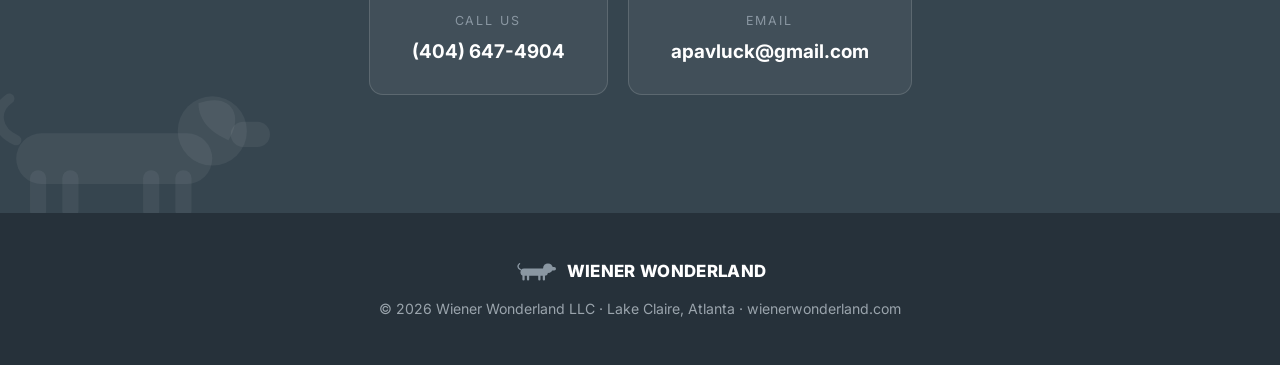
==== commit a1342783: "Add files via upload" ====
--- a/index-standalone.html
+++ b/index-standalone.html
@@ -7,207 +7,203 @@
 <meta name="description" content="Wiener Wonderland is Lake Claire's exclusive one-dog-at-a-time daycare for dachshunds. Calm, unhurried, one-on-one care in a quiet home setting.">
 <link rel="preconnect" href="https://fonts.googleapis.com">
 <link rel="preconnect" href="https://fonts.gstatic.com" crossorigin>
-<link href="https://fonts.googleapis.com/css2?family=Cormorant+Garamond:wght@500;600;700&family=Mulish:wght@400;500;600;700&display=swap" rel="stylesheet">
+<link href="https://fonts.googleapis.com/css2?family=Inter:wght@400;500;600;700;800&display=swap" rel="stylesheet">
 <style>
 :root{
-  --bg:#F4F1EA;
-  --bg-alt:#ECE7DB;
+  /* Modern Minimalist — grayscale */
+  --charcoal:#36454F;
+  --charcoal-dark:#26313A;
+  --slate:#708090;
+  --slate-soft:#8A97A2;
+  --light-gray:#D3D3D3;
+  --bg:#FFFFFF;
+  --bg-alt:#F5F6F7;
   --surface:#FFFFFF;
-  --surface-warm:#FBF9F3;
-  --ink:#2E2E2C;
-  --ink-soft:#6C685F;
-  --sage:#6E7F6E;
-  --sage-dark:#54634F;
-  --sage-light:#8A9B87;
-  --gold:#C9A24C;
-  --line:rgba(46,46,44,0.10);
-  --radius:18px;
-  --radius-lg:26px;
-  --shadow-sm:0 2px 10px rgba(46,46,44,0.05);
-  --shadow:0 18px 44px rgba(46,46,44,0.10);
+  --ink:#36454F;
+  --ink-soft:#66727B;
+  --line:#E4E7E9;
+  --line-strong:#D3D3D3;
+  --radius:14px;
+  --radius-lg:18px;
+  --shadow-sm:0 1px 2px rgba(54,69,79,0.05);
+  --shadow:0 10px 30px rgba(54,69,79,0.09);
   --maxw:1160px;
   --ease:cubic-bezier(.22,.61,.36,1);
+  --sans:'Inter','DejaVu Sans',system-ui,-apple-system,sans-serif;
 }
 
 *{box-sizing:border-box;margin:0;padding:0;}
 html{scroll-behavior:smooth;scroll-padding-top:90px;}
 body{
-  font-family:'Mulish',system-ui,sans-serif;
+  font-family:var(--sans);
   color:var(--ink);
   background:var(--bg);
   line-height:1.7;
   -webkit-font-smoothing:antialiased;
   overflow-x:hidden;
 }
-h1,h2{font-family:'Cormorant Garamond','Georgia',serif;font-weight:600;color:var(--ink);line-height:1.08;letter-spacing:-0.005em;}
-h3{font-family:'Mulish',sans-serif;font-weight:700;color:var(--ink);letter-spacing:.01em;}
+h1,h2,h3{font-family:var(--sans);color:var(--ink);line-height:1.12;}
+h1,h2{font-weight:800;letter-spacing:-0.025em;}
+h3{font-weight:700;letter-spacing:-0.01em;}
 .container{max-width:var(--maxw);margin:0 auto;padding:0 28px;}
 .narrow{max-width:780px;}
 a{text-decoration:none;color:inherit;}
 img{max-width:100%;display:block;}
 ul{list-style:none;}
-/* Dachshund silhouette shapes have no fill of their own — follow currentColor.
-   The two-tone #dox-logo keeps its explicit fills, so this won't affect it. */
+/* Dachshund silhouette shapes have no fill of their own — follow currentColor. */
 .logo-mark,.feature-mark,.hero-deco,.cta-deco,.avatar svg{fill:currentColor;}
 
 /* Eyebrow + heads */
 .eyebrow{
-  display:inline-block;font-size:.74rem;font-weight:700;letter-spacing:.22em;
-  text-transform:uppercase;color:var(--sage-dark);margin-bottom:18px;
+  display:inline-block;font-size:.72rem;font-weight:700;letter-spacing:.24em;
+  text-transform:uppercase;color:var(--slate);margin-bottom:18px;
 }
 .eyebrow.center{display:block;text-align:center;}
 .section-head{margin-bottom:60px;}
-.lead{font-size:1.18rem;color:var(--ink-soft);margin-bottom:36px;max-width:48ch;line-height:1.6;}
+.lead{font-size:1.16rem;color:var(--ink-soft);margin-bottom:36px;max-width:48ch;line-height:1.6;}
 
 /* Header */
 .site-header{
   position:sticky;top:0;z-index:100;
-  background:rgba(244,241,234,0.78);
+  background:rgba(255,255,255,0.80);
   backdrop-filter:blur(12px);-webkit-backdrop-filter:blur(12px);
   border-bottom:1px solid transparent;
   transition:border-color .3s var(--ease), box-shadow .3s var(--ease), background .3s var(--ease);
 }
-.site-header.scrolled{border-bottom-color:var(--line);box-shadow:var(--shadow-sm);background:rgba(244,241,234,0.92);}
+.site-header.scrolled{border-bottom-color:var(--line);background:rgba(255,255,255,0.94);}
 .header-inner{display:flex;align-items:center;justify-content:space-between;padding:16px 28px;}
-.logo{display:flex;align-items:center;gap:11px;font-family:'Cormorant Garamond',serif;font-weight:700;font-size:1.5rem;color:var(--ink);letter-spacing:-0.01em;}
+.logo{display:flex;align-items:center;gap:11px;font-family:var(--sans);font-weight:800;font-size:1.12rem;color:var(--ink);letter-spacing:0.02em;text-transform:uppercase;}
 .logo-mark{width:44px;height:26px;flex:none;}
-.main-nav{display:flex;gap:4px;align-items:center;}
-.main-nav a{font-weight:600;font-size:.95rem;color:var(--ink-soft);padding:9px 15px;border-radius:999px;transition:color .2s,background .2s;}
-.main-nav a:hover{color:var(--sage-dark);background:rgba(110,127,110,0.10);}
-.nav-cta{background:var(--sage);color:#fff !important;padding:10px 22px !important;box-shadow:0 6px 16px rgba(84,99,79,0.28);}
-.nav-cta:hover{background:var(--sage-dark) !important;transform:translateY(-1px);}
+.main-nav{display:flex;gap:2px;align-items:center;}
+.main-nav a{font-weight:600;font-size:.92rem;color:var(--ink-soft);padding:9px 15px;border-radius:8px;transition:color .2s,background .2s;}
+.main-nav a:hover{color:var(--charcoal);background:var(--bg-alt);}
+.nav-cta{background:var(--charcoal);color:#fff !important;padding:10px 22px !important;border-radius:8px;}
+.nav-cta:hover{background:var(--charcoal-dark) !important;}
 .nav-toggle{display:none;flex-direction:column;gap:5px;background:none;border:none;cursor:pointer;padding:8px;}
 .nav-toggle span{width:24px;height:2px;background:var(--ink);border-radius:2px;transition:transform .3s var(--ease),opacity .3s var(--ease);}
 .nav-toggle[aria-expanded="true"] span:nth-child(1){transform:translateY(7px) rotate(45deg);}
 .nav-toggle[aria-expanded="true"] span:nth-child(2){opacity:0;}
 .nav-toggle[aria-expanded="true"] span:nth-child(3){transform:translateY(-7px) rotate(-45deg);}
 
-/* Hero (light, editorial) */
+/* Hero */
 .hero{position:relative;padding:96px 0 108px;overflow:hidden;}
-.hero-deco{position:absolute;right:-40px;bottom:-30px;width:340px;height:auto;color:rgba(110,127,110,0.10);pointer-events:none;}
+.hero-deco{position:absolute;right:-40px;bottom:-30px;width:340px;height:auto;color:rgba(112,128,144,0.09);pointer-events:none;}
 .hero-grid{display:grid;grid-template-columns:1.05fr 0.95fr;gap:64px;align-items:center;position:relative;}
-.hero-copy .eyebrow{color:var(--sage-dark);}
-.hero h1{font-size:clamp(2.7rem,5vw,4.2rem);margin-bottom:24px;font-weight:600;}
-.hero-text{font-size:1.2rem;color:var(--ink-soft);margin-bottom:34px;max-width:46ch;line-height:1.6;}
+.hero h1{font-size:clamp(2.7rem,5vw,4.1rem);margin-bottom:24px;}
+.hero-text{font-size:1.16rem;color:var(--ink-soft);margin-bottom:34px;max-width:46ch;line-height:1.6;}
 .hero-actions{display:flex;gap:14px;flex-wrap:wrap;margin-bottom:44px;}
 .hero-stats{display:flex;align-items:center;gap:26px;}
-.hero-stats strong{display:block;font-family:'Cormorant Garamond',serif;font-size:2rem;color:var(--sage-dark);line-height:1;}
-.hero-stats span{font-size:.9rem;color:var(--ink-soft);}
-.hero-stats .divider{width:1px;height:38px;background:var(--line);}
+.hero-stats strong{display:block;font-size:1.75rem;font-weight:800;color:var(--charcoal);line-height:1;letter-spacing:-0.02em;}
+.hero-stats span{font-size:.88rem;color:var(--ink-soft);}
+.hero-stats .divider{width:1px;height:38px;background:var(--line-strong);}
 
 /* Hero image — clean rounded rectangle */
 .arch-frame{
   border-radius:var(--radius-lg);
-  overflow:hidden;box-shadow:var(--shadow);
+  overflow:hidden;box-shadow:var(--shadow);border:1px solid var(--line);
   aspect-ratio:4/5;background:var(--bg-alt);
 }
 .arch-frame img{width:100%;height:100%;object-fit:cover;transition:transform .6s var(--ease);}
 .arch-frame:hover img{transform:scale(1.03);}
 
 /* Buttons */
-.btn{display:inline-block;padding:15px 34px;border-radius:999px;font-weight:700;font-size:.98rem;transition:transform .2s var(--ease), background .2s, box-shadow .2s, border-color .2s;cursor:pointer;}
-.btn-primary{background:var(--sage);color:#fff;box-shadow:0 10px 24px rgba(84,99,79,0.28);}
-.btn-primary:hover{background:var(--sage-dark);transform:translateY(-2px);box-shadow:0 14px 30px rgba(84,99,79,0.34);}
-.btn-ghost{background:transparent;color:var(--ink);border:1px solid var(--line);}
-.btn-ghost:hover{border-color:var(--sage);color:var(--sage-dark);transform:translateY(-2px);}
+.btn{display:inline-block;padding:14px 32px;border-radius:8px;font-weight:700;font-size:.96rem;transition:transform .2s var(--ease), background .2s, box-shadow .2s, border-color .2s, color .2s;cursor:pointer;letter-spacing:.01em;}
+.btn-primary{background:var(--charcoal);color:#fff;}
+.btn-primary:hover{background:var(--charcoal-dark);transform:translateY(-2px);}
+.btn-ghost{background:transparent;color:var(--ink);border:1px solid var(--line-strong);}
+.btn-ghost:hover{border-color:var(--charcoal);transform:translateY(-2px);}
 .btn-block{display:block;text-align:center;width:100%;margin-top:26px;}
 
 /* Announcement */
-.announcement{background:var(--sage-dark);color:#f3f1e9;text-align:center;padding:15px 28px;font-size:.95rem;letter-spacing:.01em;}
-.announcement strong{color:var(--gold);font-weight:700;}
+.announcement{background:var(--charcoal);color:#eef0f1;text-align:center;padding:14px 28px;font-size:.93rem;letter-spacing:.01em;}
+.announcement strong{color:#fff;font-weight:700;}
 
 /* Sections */
 .section{padding:118px 0;}
 .section.alt{background:var(--bg-alt);}
-h2{font-size:clamp(2.1rem,4vw,3rem);margin-bottom:22px;}
+h2{font-size:clamp(2rem,3.6vw,2.9rem);margin-bottom:22px;}
 h2.center{text-align:center;margin-bottom:0;}
 .two-col{display:grid;grid-template-columns:1fr 1fr;gap:72px;align-items:center;}
-.image-frame{border-radius:var(--radius-lg);overflow:hidden;box-shadow:var(--shadow);}
+.image-frame{border-radius:var(--radius-lg);overflow:hidden;box-shadow:var(--shadow);border:1px solid var(--line);}
 .image-frame img{transition:transform .6s var(--ease);width:100%;}
 .image-frame:hover img{transform:scale(1.03);}
 
 .feature-list{display:flex;flex-direction:column;gap:28px;}
 .feature{display:flex;gap:20px;align-items:center;}
-.feature-mark{flex:none;width:56px;height:34px;color:var(--sage);}
-.feature h3{font-size:1.16rem;margin-bottom:4px;}
+.feature-mark{flex:none;width:56px;height:34px;color:var(--slate);}
+.feature h3{font-size:1.12rem;margin-bottom:4px;}
 .feature p{color:var(--ink-soft);}
 
 /* Cards */
-.grid-3{display:grid;grid-template-columns:repeat(3,1fr);gap:26px;}
-.grid-2{display:grid;grid-template-columns:repeat(2,1fr);gap:26px;}
+.grid-3{display:grid;grid-template-columns:repeat(3,1fr);gap:24px;}
+.grid-2{display:grid;grid-template-columns:repeat(2,1fr);gap:24px;}
 .card{
-  position:relative;background:var(--surface);padding:40px 34px;border-radius:var(--radius);
-  box-shadow:var(--shadow-sm);border:1px solid var(--line);
-  transition:transform .3s var(--ease), box-shadow .3s var(--ease);
-}
-.card:hover{transform:translateY(-6px);box-shadow:var(--shadow);}
-.card-index{display:block;font-family:'Cormorant Garamond',serif;font-size:1.5rem;color:var(--gold);font-weight:600;margin-bottom:14px;letter-spacing:.04em;}
-.card h3{margin-bottom:10px;font-size:1.2rem;}
+  position:relative;background:var(--surface);padding:38px 32px;border-radius:var(--radius);
+  box-shadow:none;border:1px solid var(--line);
+  transition:transform .3s var(--ease), box-shadow .3s var(--ease), border-color .3s var(--ease);
+}
+.card:hover{transform:translateY(-4px);box-shadow:var(--shadow);border-color:var(--line-strong);}
+.card-index{display:block;font-size:1.1rem;font-weight:800;color:var(--slate);margin-bottom:14px;letter-spacing:.02em;}
+.card h3{margin-bottom:10px;font-size:1.16rem;}
 .card p{color:var(--ink-soft);}
+.card.numbered{padding-top:46px;}
 .group-head{margin:80px 0 40px;text-align:center;}
 .group-head .eyebrow{margin-bottom:0;}
-.card.numbered{padding-top:48px;}
 .num{
-  position:absolute;top:-18px;left:34px;background:var(--sage);color:#fff;
-  width:40px;height:40px;border-radius:50%;display:flex;align-items:center;justify-content:center;
-  font-family:'Cormorant Garamond',serif;font-weight:600;font-size:1.15rem;box-shadow:0 8px 18px rgba(84,99,79,0.32);
+  position:absolute;top:-18px;left:32px;background:var(--charcoal);color:#fff;
+  width:38px;height:38px;border-radius:9px;display:flex;align-items:center;justify-content:center;
+  font-weight:800;font-size:1.05rem;
 }
 
 /* Pricing */
 .pricing-grid{margin-bottom:24px;align-items:stretch;max-width:920px;margin-left:auto;margin-right:auto;}
-.price-card{position:relative;background:var(--surface);border-radius:var(--radius-lg);padding:46px 40px;box-shadow:var(--shadow-sm);border:1px solid var(--line);}
-.price-card.featured{border:1px solid var(--sage);box-shadow:var(--shadow);}
-.price-tag{display:inline-block;font-size:.78rem;font-weight:700;letter-spacing:.16em;text-transform:uppercase;color:var(--sage-dark);margin-bottom:14px;}
-.price-tag.muted{color:var(--ink-soft);}
-.price{font-size:3.4rem;font-family:'Cormorant Garamond',serif;color:var(--ink);margin:2px 0 6px;font-weight:600;line-height:1;}
-.price span{font-size:1.05rem;font-weight:400;color:var(--ink-soft);font-family:'Mulish',sans-serif;}
-.price-sub{font-weight:500;margin-bottom:24px;color:var(--ink-soft);font-size:.95rem;}
+.price-card{position:relative;background:var(--surface);border-radius:var(--radius-lg);padding:44px 38px;box-shadow:none;border:1px solid var(--line);}
+.price-card.featured{border:1.5px solid var(--charcoal);}
+.price-tag{display:inline-block;font-size:.74rem;font-weight:700;letter-spacing:.18em;text-transform:uppercase;color:var(--slate);margin-bottom:16px;}
+.price-tag.muted{color:var(--slate-soft);}
+.price{font-size:3.2rem;font-weight:800;color:var(--ink);margin:2px 0 6px;line-height:1;letter-spacing:-0.03em;}
+.price span{font-size:1.02rem;font-weight:500;color:var(--ink-soft);letter-spacing:0;}
+.price-sub{font-weight:500;margin-bottom:24px;color:var(--ink-soft);font-size:.94rem;}
 .price-list{display:flex;flex-direction:column;gap:13px;}
 .price-list li{position:relative;padding-left:28px;color:var(--ink-soft);}
-.price-list li::before{content:"";position:absolute;left:2px;top:9px;width:10px;height:10px;border-radius:50%;background:var(--sage-light);}
-.notice-card{background:var(--surface-warm);border:1px dashed rgba(108,104,95,0.35);}
-.discontinued{display:inline-block;background:var(--ink-soft);color:#fff;padding:6px 16px;border-radius:999px;font-size:.85rem;font-weight:600;margin:6px 0 14px;}
+.price-list li::before{content:"";position:absolute;left:2px;top:10px;width:9px;height:9px;border-radius:2px;background:var(--slate);}
+.notice-card{background:var(--bg-alt);border:1px dashed var(--line-strong);}
+.discontinued{display:inline-block;background:var(--slate);color:#fff;padding:6px 16px;border-radius:6px;font-size:.85rem;font-weight:600;margin:6px 0 14px;}
 .notice-card p:last-child{color:var(--ink-soft);}
 .fine-print{text-align:center;color:var(--ink-soft);font-size:.9rem;}
 
-/* Staff */
+/* Staff (unused, kept harmless) */
 .staff-grid{max-width:760px;margin:0 auto;}
-.staff-card{background:var(--surface);border-radius:var(--radius-lg);box-shadow:var(--shadow-sm);border:1px solid var(--line);padding:42px 36px;text-align:center;transition:transform .3s var(--ease), box-shadow .3s var(--ease);}
-.staff-card:hover{transform:translateY(-6px);box-shadow:var(--shadow);}
-.avatar{width:104px;height:104px;border-radius:50%;background:linear-gradient(150deg,var(--bg-alt),#e2dccd);display:flex;align-items:center;justify-content:center;margin:0 auto 18px;box-shadow:inset 0 2px 8px rgba(46,46,44,0.06);}
-.avatar svg{width:66px;height:auto;color:var(--sage);}
-.staff-card h3{font-size:1.24rem;margin-bottom:3px;}
-.staff-card p{color:var(--ink-soft);}
 
 /* FAQ */
-.faq-item{background:var(--surface);border-radius:var(--radius);padding:4px 28px;margin-bottom:14px;box-shadow:var(--shadow-sm);border:1px solid var(--line);transition:box-shadow .3s var(--ease);}
-.faq-item[open]{box-shadow:var(--shadow);}
-.faq-item summary{font-weight:700;cursor:pointer;list-style:none;padding:20px 0;display:flex;justify-content:space-between;align-items:center;gap:16px;font-size:1.05rem;}
+.faq-item{background:var(--surface);border-radius:var(--radius);padding:4px 26px;margin-bottom:12px;box-shadow:none;border:1px solid var(--line);transition:border-color .3s var(--ease);}
+.faq-item[open]{border-color:var(--line-strong);}
+.faq-item summary{font-weight:700;cursor:pointer;list-style:none;padding:20px 0;display:flex;justify-content:space-between;align-items:center;gap:16px;font-size:1.02rem;}
 .faq-item summary::-webkit-details-marker{display:none;}
-.faq-item summary::after{content:"+";font-size:1.5rem;color:var(--sage);transition:transform .3s var(--ease);line-height:1;font-weight:400;}
+.faq-item summary::after{content:"+";font-size:1.4rem;color:var(--slate);transition:transform .3s var(--ease);line-height:1;font-weight:400;}
 .faq-item[open] summary::after{transform:rotate(45deg);}
 .faq-item p{padding:0 0 22px;color:var(--ink-soft);}
 
 /* CTA */
-.cta-section{position:relative;background:radial-gradient(130% 150% at 15% 10%, #5d6d57 0%, var(--sage-dark) 55%, #3f4a3b 100%);color:#fff;padding:118px 0;text-align:center;overflow:hidden;}
-.cta-deco{position:absolute;left:-30px;bottom:-24px;width:300px;height:auto;color:rgba(255,255,255,0.07);pointer-events:none;}
+.cta-section{position:relative;background:var(--charcoal);color:#fff;padding:118px 0;text-align:center;overflow:hidden;}
+.cta-deco{position:absolute;left:-30px;bottom:-24px;width:300px;height:auto;color:rgba(255,255,255,0.06);pointer-events:none;}
 .cta-section h2{color:#fff;max-width:20ch;margin:0 auto 18px;}
-.cta-section > .container > p{color:#e6e8df;margin-bottom:42px;max-width:52ch;margin-left:auto;margin-right:auto;position:relative;}
-.contact-grid{display:flex;justify-content:center;gap:22px;flex-wrap:wrap;position:relative;}
-.contact-item{background:rgba(255,255,255,0.09);padding:26px 42px;border-radius:var(--radius);border:1px solid rgba(255,255,255,0.14);transition:background .2s,transform .2s;display:flex;flex-direction:column;align-items:center;gap:5px;min-width:230px;}
-.contact-item:hover{background:rgba(255,255,255,0.17);transform:translateY(-3px);}
-.contact-label{font-size:.82rem;letter-spacing:.14em;text-transform:uppercase;color:var(--gold);}
-.contact-value{font-size:1.2rem;font-weight:700;}
+.cta-section > .container > p{color:#c8ced2;margin-bottom:42px;max-width:52ch;margin-left:auto;margin-right:auto;position:relative;}
+.contact-grid{display:flex;justify-content:center;gap:20px;flex-wrap:wrap;position:relative;}
+.contact-item{background:rgba(255,255,255,0.06);padding:26px 42px;border-radius:var(--radius);border:1px solid rgba(255,255,255,0.14);transition:background .2s,transform .2s;display:flex;flex-direction:column;align-items:center;gap:5px;min-width:230px;}
+.contact-item:hover{background:rgba(255,255,255,0.12);transform:translateY(-3px);}
+.contact-label{font-size:.78rem;letter-spacing:.16em;text-transform:uppercase;color:var(--slate-soft);}
+.contact-value{font-size:1.18rem;font-weight:700;}
 
 /* Footer */
-.site-footer{padding:44px 0;background:var(--ink);color:#b7b3a8;}
+.site-footer{padding:44px 0;background:var(--charcoal-dark);color:#9aa4ac;}
 .footer-inner{display:flex;flex-direction:column;align-items:center;gap:12px;text-align:center;}
-.footer-logo{color:#fff;font-size:1.3rem;gap:11px;}
-.footer-logo .logo-mark{width:42px;height:26px;color:var(--sage-light);}
-.site-footer p{font-size:.9rem;}
+.footer-logo{color:#fff;font-size:1.05rem;gap:11px;text-transform:uppercase;letter-spacing:.02em;}
+.footer-logo .logo-mark{width:42px;height:26px;color:var(--slate-soft);}
+.site-footer p{font-size:.88rem;}
 
 /* Scroll reveal */
-.reveal{opacity:0;transform:translateY(26px);transition:opacity .8s var(--ease), transform .8s var(--ease);}
+.reveal{opacity:0;transform:translateY(24px);transition:opacity .8s var(--ease), transform .8s var(--ease);}
 .reveal.in{opacity:1;transform:none;}
 @media (prefers-reduced-motion:reduce){
   .reveal{opacity:1;transform:none;transition:none;}
@@ -252,8 +248,8 @@
   </symbol>
   <!-- Two-tone logo mark with a little gold collar -->
   <symbol id="dox-logo" viewBox="0 0 260 150">
-    <g fill="#6E7F6E">
-      <path d="M40 66 C22 58 20 40 34 30" fill="none" stroke="#6E7F6E" stroke-width="9" stroke-linecap="round"/>
+    <g fill="#36454F">
+      <path d="M40 66 C22 58 20 40 34 30" fill="none" stroke="#36454F" stroke-width="9" stroke-linecap="round"/>
       <rect x="52" y="92" width="14" height="42" rx="7"/>
       <rect x="80" y="92" width="14" height="42" rx="7"/>
       <rect x="150" y="92" width="14" height="42" rx="7"/>
@@ -262,11 +258,11 @@
       <circle cx="210" cy="58" r="30"/>
       <rect x="226" y="50" width="34" height="22" rx="11"/>
     </g>
-    <path d="M198 34 C226 24 238 44 224 66 C210 60 198 50 198 34 Z" fill="#54634F"/>
-    <circle cx="215" cy="53" r="3.4" fill="#F4F1EA"/>
-    <circle cx="258" cy="58" r="5.5" fill="#2E2E2C"/>
-    <rect x="185" y="50" width="9" height="40" rx="3" fill="#C9A24C"/>
-    <circle cx="189.5" cy="92" r="4.5" fill="#C9A24C"/>
+    <path d="M198 34 C226 24 238 44 224 66 C210 60 198 50 198 34 Z" fill="#26313A"/>
+    <circle cx="215" cy="53" r="3.4" fill="#FFFFFF"/>
+    <circle cx="258" cy="58" r="5.5" fill="#1D252B"/>
+    <rect x="185" y="50" width="9" height="40" rx="3" fill="#708090"/>
+    <circle cx="189.5" cy="92" r="4.5" fill="#708090"/>
   </symbol>
 </svg>
 
@@ -303,14 +299,12 @@
       <div class="hero-stats reveal">
         <div><strong>1</strong><span>dog at a time</span></div>
         <div class="divider"></div>
-        <div><strong>12 hrs</strong><span>of playtime</span></div>
-        <div class="divider"></div>
-        <div><strong>$25+</strong><span>per day</span></div>
+        <div><strong>$30</strong><span>per day</span></div>
       </div>
     </div>
     <div class="hero-media reveal">
       <div class="arch-frame">
-        <img src="https://imgproxy.gamma.app/resize/quality:80/resizing_type:fit/width:2000/https://cdn.gamma.app/pb8fp5dwvvcwzei/92fc5eb181434110b7dce08b1baf7532/original/puppy2.jpeg" alt="A relaxed dachshund resting comfortably">
+        <img src="[data-uri]" alt="A dachshund enjoying a pool float on a sunny day">
       </div>
     </div>
   </div>
@@ -340,7 +334,7 @@
           <svg class="feature-mark" viewBox="0 0 260 150" aria-hidden="true"><use href="#dox"/></svg>
           <div>
             <h3>A calm, homelike setting</h3>
-            <p>No pack dynamics, no territorial disputes, no overwhelm — just a peaceful home where your wiener dog can truly unwind.</p>
+            <p>No pack dynamics, no territorial disputes — just a peaceful home where your wiener dog can truly unwind.</p>
           </div>
         </div>
         <div class="feature">
@@ -353,7 +347,7 @@
       </div>
     </div>
     <div class="image-frame reveal">
-      <img src="https://imgproxy.gamma.app/resize/quality:80/resizing_type:fit/width:2000/https://cdn.gamma.app/pb8fp5dwvvcwzei/57030b2779ab43cd883b38d4965fc12b/original/IMG_0153.jpeg" alt="A dachshund enjoying the outdoors on a sunny rock">
+      <img src="[data-uri]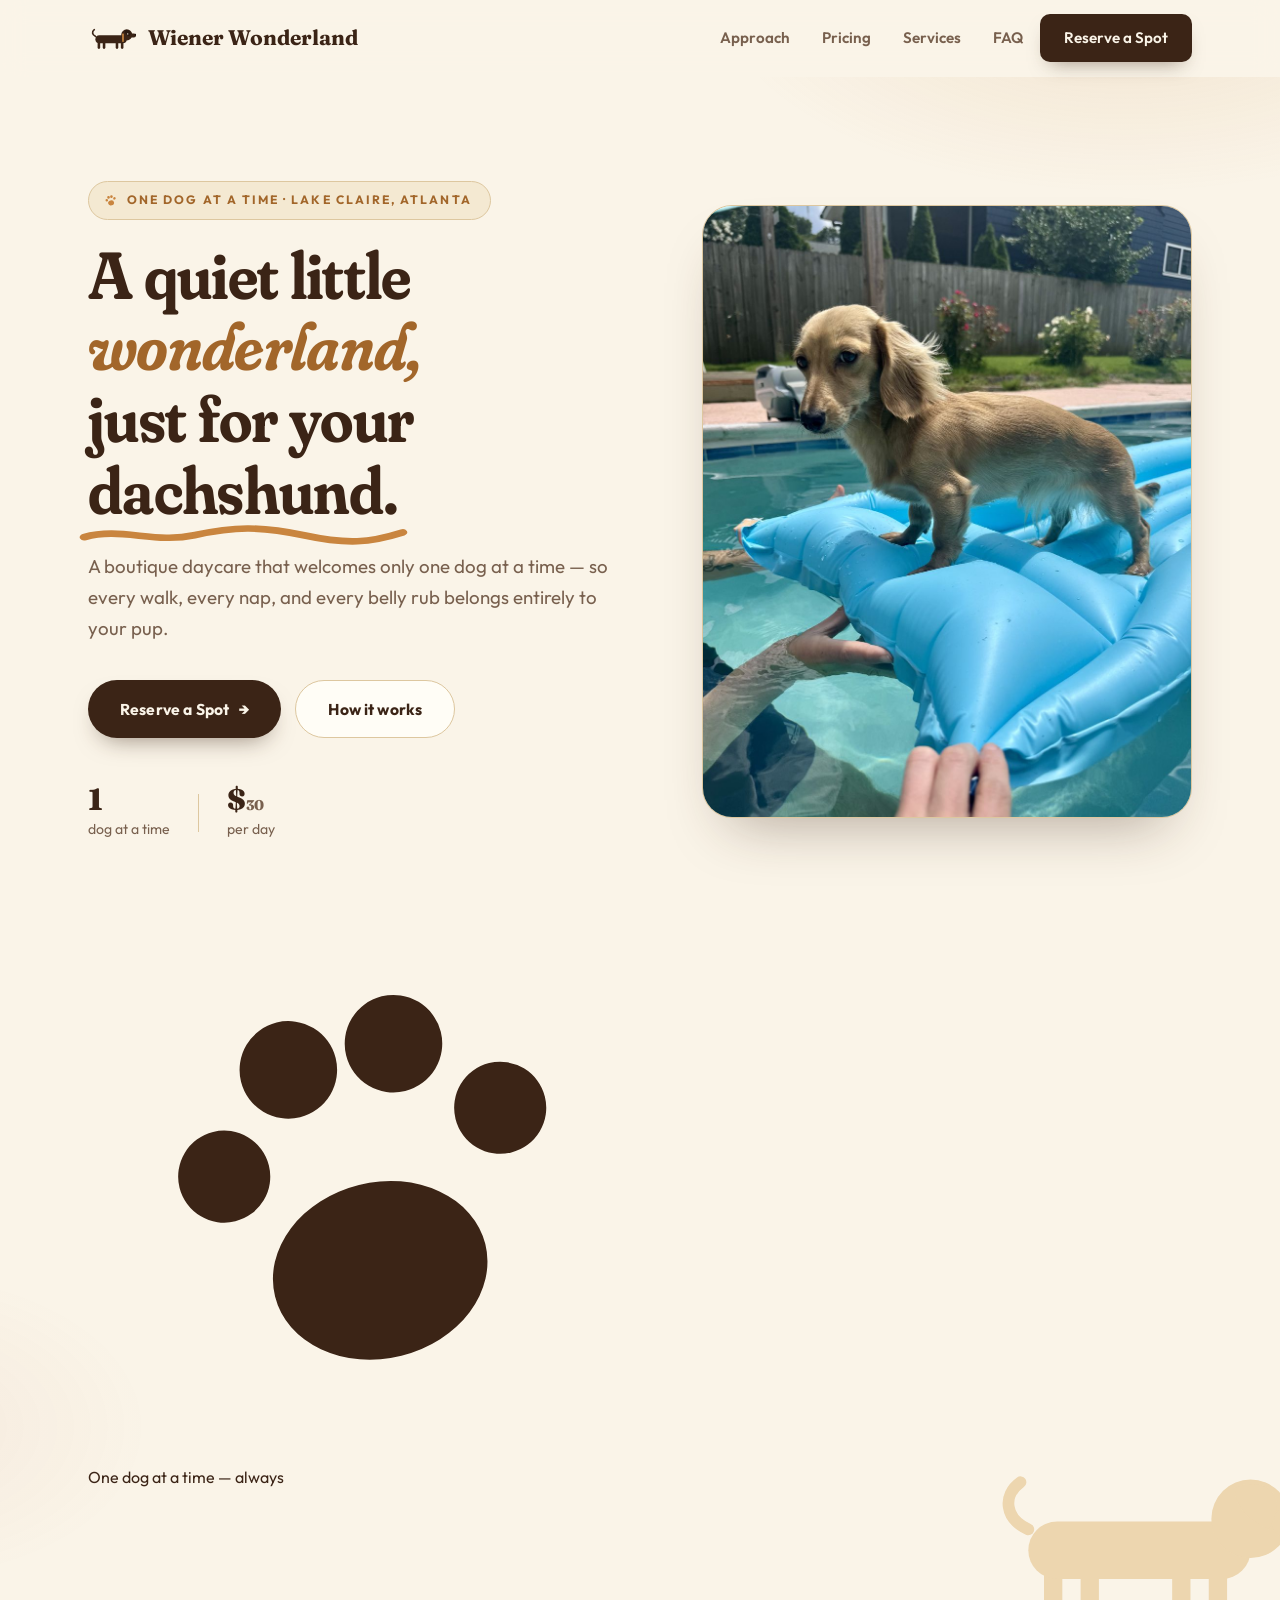
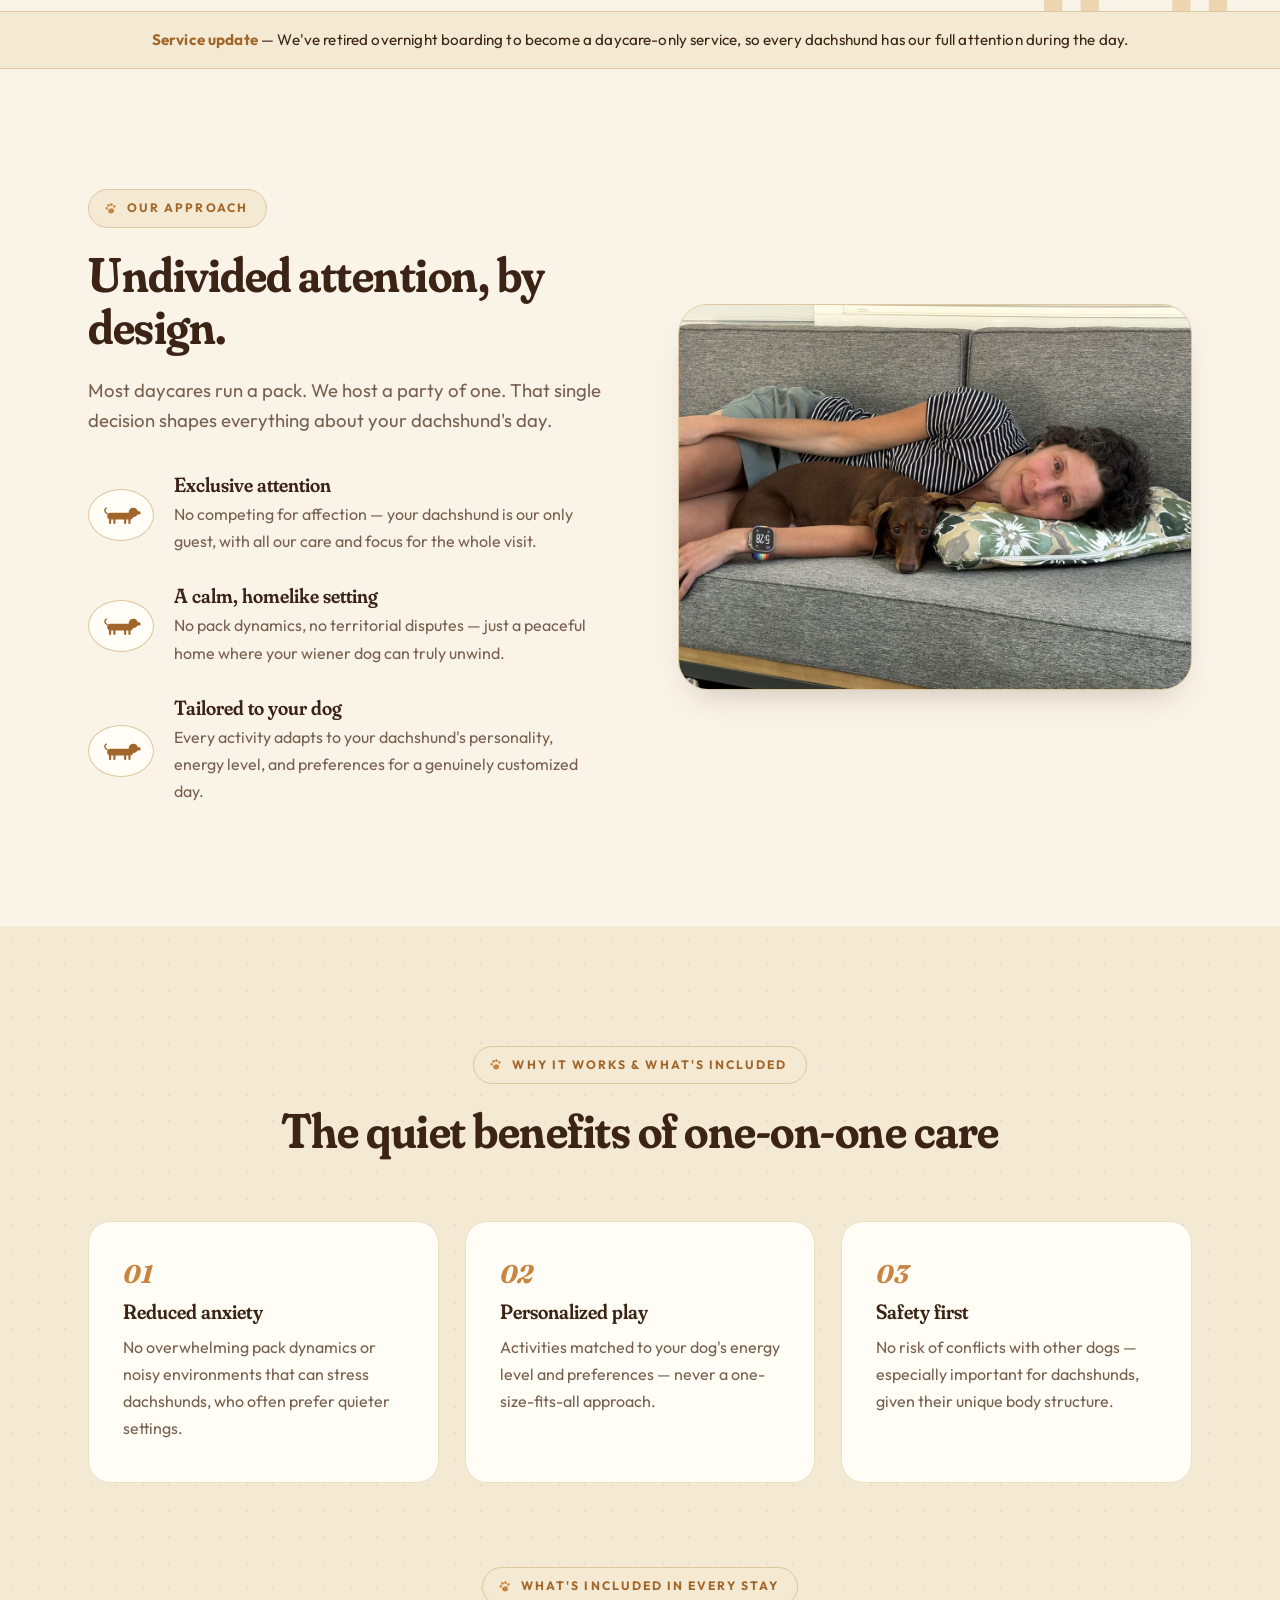
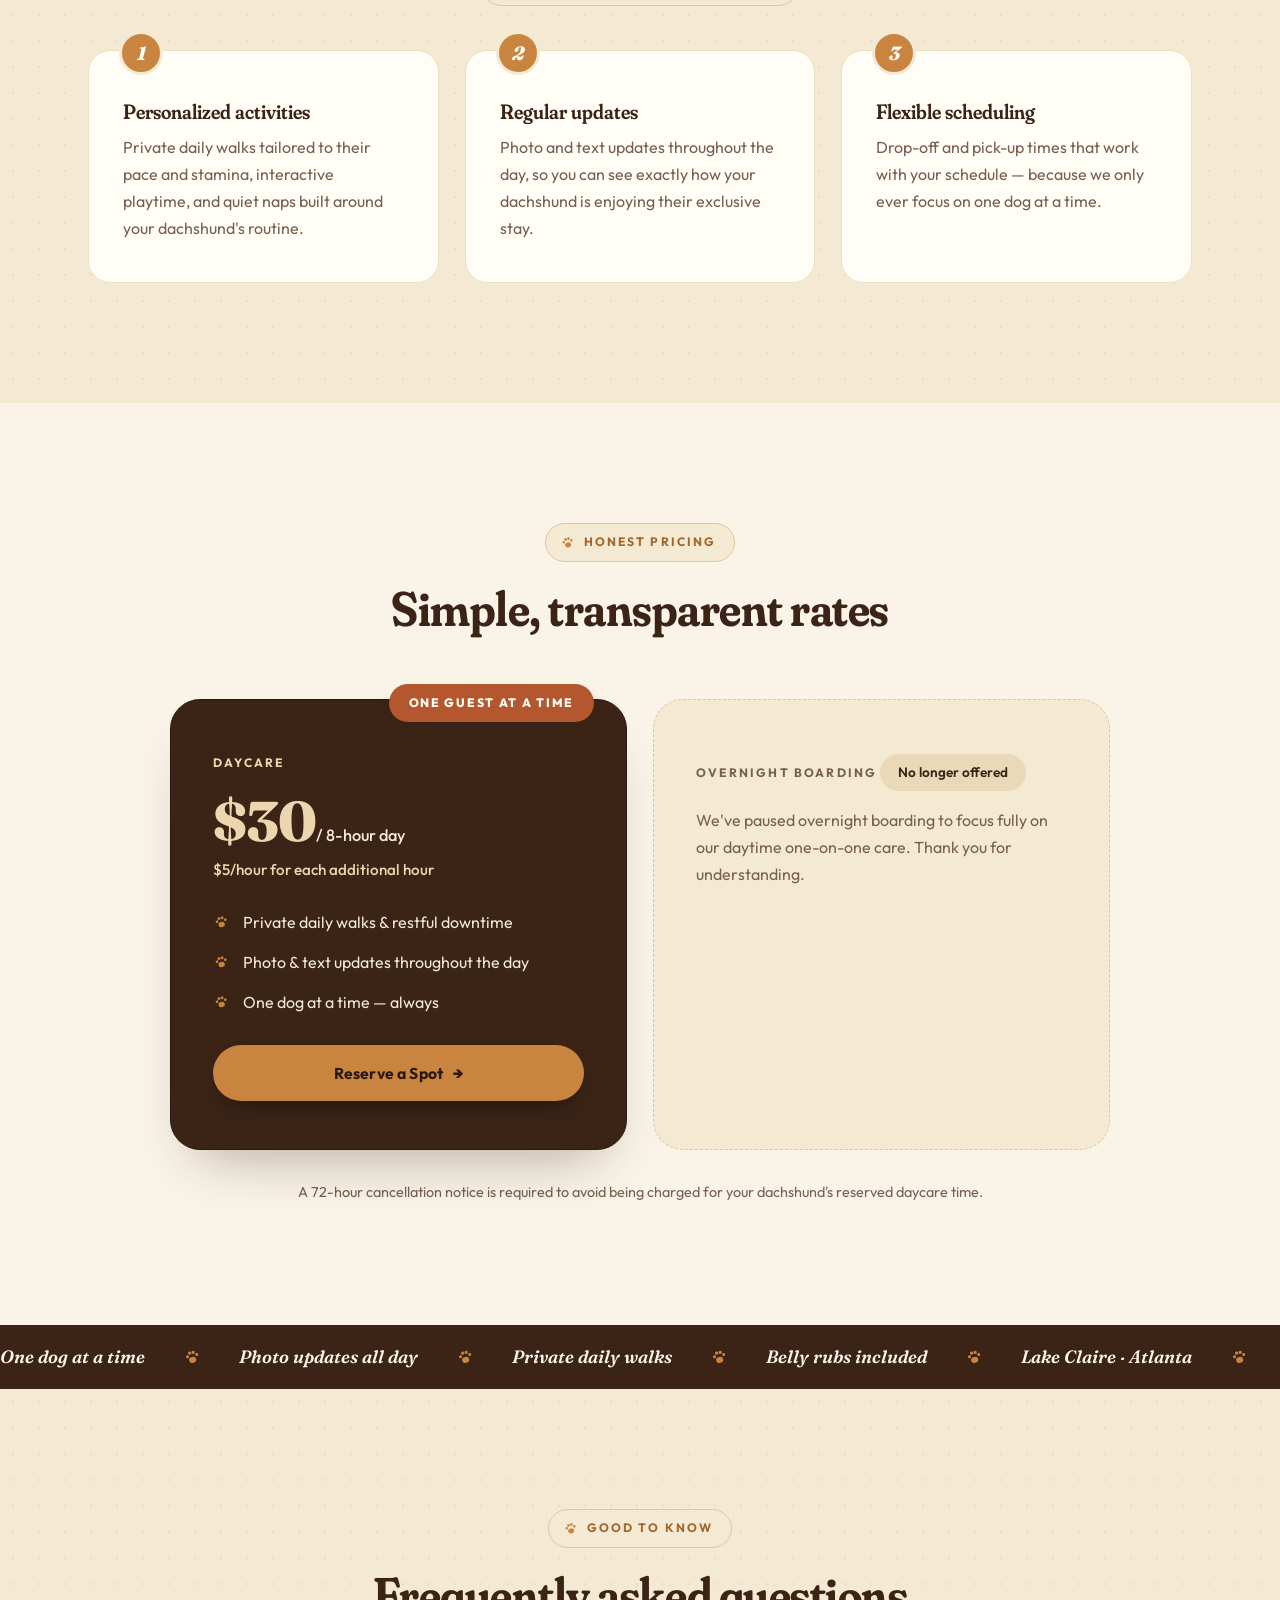
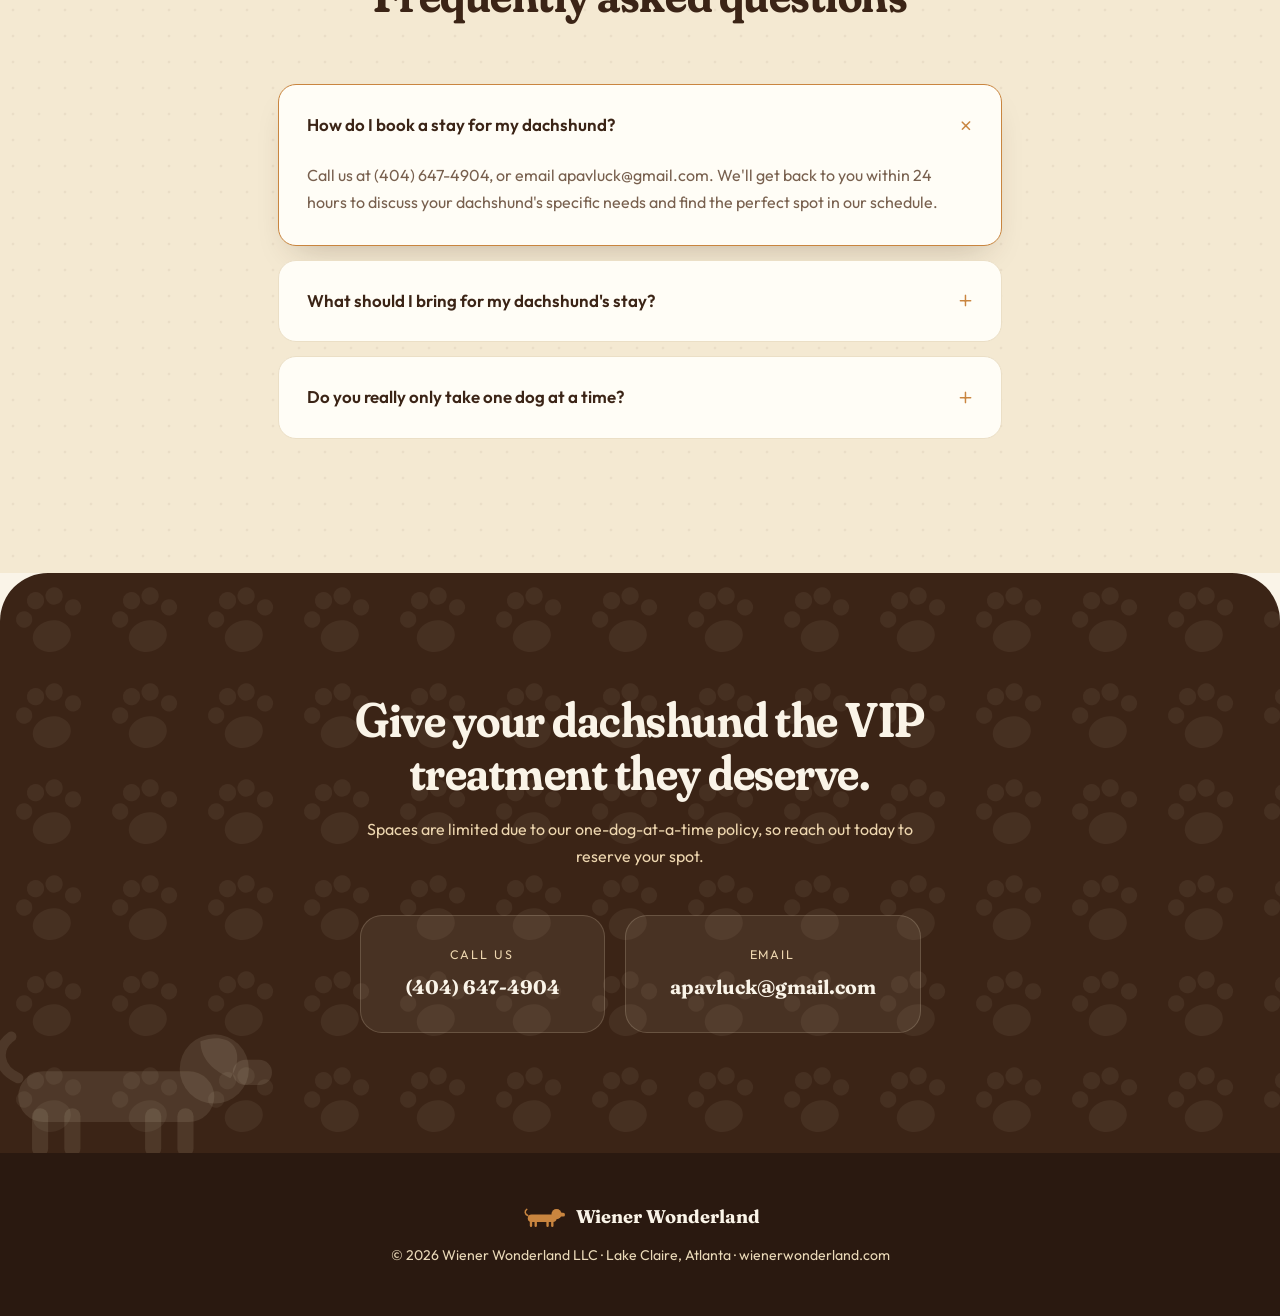
==== commit 0c206f95: "Clean up design: remove arch frame, use external images, simplify animations" ====
--- a/index-standalone.html
+++ b/index-standalone.html
@@ -7,78 +7,104 @@
 <meta name="description" content="Wiener Wonderland is Lake Claire's exclusive one-dog-at-a-time daycare for dachshunds. Calm, unhurried, one-on-one care in a quiet home setting.">
 <link rel="preconnect" href="https://fonts.googleapis.com">
 <link rel="preconnect" href="https://fonts.gstatic.com" crossorigin>
-<link href="https://fonts.googleapis.com/css2?family=Inter:wght@400;500;600;700;800&display=swap" rel="stylesheet">
+<link href="https://fonts.googleapis.com/css2?family=Fraunces:ital,opsz,wght,SOFT,WONK@0,9..144,400..900,0..100,0..1;1,9..144,400..900,0..100,0..1&family=Outfit:wght@400;500;600;700&display=swap" rel="stylesheet">
+<meta name="theme-color" content="#FAF4E8">
+<link rel="icon" href="data:image/svg+xml,%3Csvg%20xmlns='http://www.w3.org/2000/svg'%20viewBox='0%200%20260%20150'%3E%3Crect%20width='260'%20height='150'%20rx='34'%20fill='%23FAF4E8'/%3E%3Cg%20fill='%233B2416'%3E%3Cpath%20d='M40%2066%20C22%2058%2020%2040%2034%2030'%20fill='none'%20stroke='%233B2416'%20stroke-width='9'%20stroke-linecap='round'/%3E%3Crect%20x='52'%20y='92'%20width='14'%20height='42'%20rx='7'/%3E%3Crect%20x='80'%20y='92'%20width='14'%20height='42'%20rx='7'/%3E%3Crect%20x='150'%20y='92'%20width='14'%20height='42'%20rx='7'/%3E%3Crect%20x='178'%20y='92'%20width='14'%20height='42'%20rx='7'/%3E%3Crect%20x='40'%20y='60'%20width='170'%20height='44'%20rx='22'/%3E%3Ccircle%20cx='210'%20cy='58'%20r='30'/%3E%3Crect%20x='226'%20y='50'%20width='34'%20height='22'%20rx='11'/%3E%3C/g%3E%3Cpath%20d='M198%2034%20C226%2024%20238%2044%20224%2066%20C210%2060%20198%2050%20198%2034%20Z'%20fill='%232A1910'/%3E%3Crect%20x='185'%20y='50'%20width='9'%20height='40'%20rx='3'%20fill='%23C9853F'/%3E%3C/svg%3E">
 <style>
 :root{
-  /* Modern Minimalist — grayscale */
-  --charcoal:#36454F;
-  --charcoal-dark:#26313A;
-  --slate:#708090;
-  --slate-soft:#8A97A2;
-  --light-gray:#D3D3D3;
-  --bg:#FFFFFF;
-  --bg-alt:#F5F6F7;
-  --surface:#FFFFFF;
-  --ink:#36454F;
-  --ink-soft:#66727B;
-  --line:#E4E7E9;
-  --line-strong:#D3D3D3;
-  --radius:14px;
-  --radius-lg:18px;
-  --shadow-sm:0 1px 2px rgba(54,69,79,0.05);
-  --shadow:0 10px 30px rgba(54,69,79,0.09);
+  /* Wiener Wonderland — warm, playful, hand-crafted */
+  --cream:#FAF4E8;
+  --paper:#FFFDF6;
+  --sand:#F4E9D2;
+  --sand-deep:#EAD9B8;
+  --choco:#3B2416;
+  --choco-deep:#2A1910;
+  --caramel:#C9853F;
+  --caramel-deep:#A2662A;
+  --caramel-soft:#EDD6AF;
+  --rust:#B4572E;
+  --ink:#3B2416;
+  --ink-soft:#78604E;
+  --line:#EBDFC6;
+  --line-strong:#DDC79F;
+  --radius:22px;
+  --radius-lg:30px;
+  --shadow:0 16px 34px -16px rgba(59,36,22,0.28);
+  --shadow-lg:0 30px 60px -28px rgba(59,36,22,0.40);
   --maxw:1160px;
   --ease:cubic-bezier(.22,.61,.36,1);
-  --sans:'Inter','DejaVu Sans',system-ui,-apple-system,sans-serif;
+  --sans:'Outfit','DejaVu Sans',system-ui,-apple-system,sans-serif;
+  --display:'Fraunces',Georgia,'Times New Roman',serif;
+  --paw:url("data:image/svg+xml;utf8,<svg xmlns='http://www.w3.org/2000/svg' viewBox='0 0 40 40'><g fill='black' transform='rotate(-14 20 20)'><ellipse cx='20' cy='26.5' rx='8' ry='6.5'/><circle cx='10.5' cy='17' r='3.4'/><circle cx='17' cy='10.5' r='3.6'/><circle cx='25' cy='10.5' r='3.6'/><circle cx='31.5' cy='17' r='3.4'/></g></svg>");
+  --paw-cream:url("data:image/svg+xml;utf8,<svg xmlns='http://www.w3.org/2000/svg' viewBox='0 0 40 40'><g fill='%23F6E7CE' transform='rotate(-14 20 20)'><ellipse cx='20' cy='26.5' rx='8' ry='6.5'/><circle cx='10.5' cy='17' r='3.4'/><circle cx='17' cy='10.5' r='3.6'/><circle cx='25' cy='10.5' r='3.6'/><circle cx='31.5' cy='17' r='3.4'/></g></svg>");
+  --squig-line:url("data:image/svg+xml;utf8,<svg xmlns='http://www.w3.org/2000/svg' width='24' height='6' viewBox='0 0 24 6'><path d='M1 4 Q4 1.5 7 4 T13 4 T19 4' fill='none' stroke='%23C9853F' stroke-width='2' stroke-linecap='round'/></svg>");
 }
 
 *{box-sizing:border-box;margin:0;padding:0;}
-html{scroll-behavior:smooth;scroll-padding-top:90px;}
+html{scroll-behavior:smooth;scroll-padding-top:92px;}
 body{
   font-family:var(--sans);
   color:var(--ink);
-  background:var(--bg);
+  background:var(--cream);
   line-height:1.7;
   -webkit-font-smoothing:antialiased;
   overflow-x:hidden;
 }
-h1,h2,h3{font-family:var(--sans);color:var(--ink);line-height:1.12;}
-h1,h2{font-weight:800;letter-spacing:-0.025em;}
-h3{font-weight:700;letter-spacing:-0.01em;}
+::selection{background:var(--caramel);color:var(--choco-deep);}
+:focus-visible{outline:3px solid var(--caramel);outline-offset:3px;border-radius:8px;}
+h1,h2,h3{font-family:var(--display);font-variation-settings:"opsz" 144,"SOFT" 100,"WONK" 1;color:var(--ink);line-height:1.08;}
+h1,h2{font-weight:640;letter-spacing:-0.01em;}
+h3{font-weight:600;letter-spacing:0;}
 .container{max-width:var(--maxw);margin:0 auto;padding:0 28px;}
 .narrow{max-width:780px;}
 a{text-decoration:none;color:inherit;}
 img{max-width:100%;display:block;}
 ul{list-style:none;}
 /* Dachshund silhouette shapes have no fill of their own — follow currentColor. */
-.logo-mark,.feature-mark,.hero-deco,.cta-deco,.avatar svg{fill:currentColor;}
+.logo-mark,.feature-mark,.hero-deco,.cta-deco{fill:currentColor;}
 
 /* Eyebrow + heads */
 .eyebrow{
-  display:inline-block;font-size:.72rem;font-weight:700;letter-spacing:.24em;
-  text-transform:uppercase;color:var(--slate);margin-bottom:18px;
-}
-.eyebrow.center{display:block;text-align:center;}
-.section-head{margin-bottom:60px;}
-.lead{font-size:1.16rem;color:var(--ink-soft);margin-bottom:36px;max-width:48ch;line-height:1.6;}
+  display:inline-flex;align-items:center;gap:9px;
+  background:var(--sand);border:1px solid var(--line-strong);border-radius:999px;
+  padding:8px 18px 8px 14px;margin-bottom:20px;
+  font-size:.76rem;font-weight:700;letter-spacing:.17em;
+  text-transform:uppercase;color:var(--caramel-deep);
+}
+.eyebrow::before{
+  content:"";width:15px;height:15px;flex:none;background:var(--caramel);
+  -webkit-mask:var(--paw) center/contain no-repeat;
+  mask:var(--paw) center/contain no-repeat;
+}
+.eyebrow.center{display:flex;width:fit-content;margin-left:auto;margin-right:auto;}
+.section-head{margin-bottom:64px;}
+.lead{font-size:1.16rem;color:var(--ink-soft);margin-bottom:38px;max-width:48ch;line-height:1.65;}
 
 /* Header */
 .site-header{
   position:sticky;top:0;z-index:100;
-  background:rgba(255,255,255,0.80);
+  background:rgba(250,244,232,0.82);
   backdrop-filter:blur(12px);-webkit-backdrop-filter:blur(12px);
   border-bottom:1px solid transparent;
   transition:border-color .3s var(--ease), box-shadow .3s var(--ease), background .3s var(--ease);
 }
-.site-header.scrolled{border-bottom-color:var(--line);background:rgba(255,255,255,0.94);}
-.header-inner{display:flex;align-items:center;justify-content:space-between;padding:16px 28px;}
-.logo{display:flex;align-items:center;gap:11px;font-family:var(--sans);font-weight:800;font-size:1.12rem;color:var(--ink);letter-spacing:0.02em;text-transform:uppercase;}
-.logo-mark{width:44px;height:26px;flex:none;}
+.site-header.scrolled{border-bottom-color:var(--line);background:rgba(250,244,232,0.95);box-shadow:0 10px 24px -18px rgba(59,36,22,0.35);}
+.header-inner{display:flex;align-items:center;justify-content:space-between;padding:14px 28px;}
+.logo{display:flex;align-items:center;gap:12px;font-family:var(--display);font-weight:700;font-size:1.32rem;color:var(--choco);letter-spacing:0;}
+.logo-mark{width:48px;height:28px;flex:none;transition:transform .35s var(--ease);}
+.logo:hover .logo-mark{transform:rotate(-8deg);}
 .main-nav{display:flex;gap:2px;align-items:center;}
-.main-nav a{font-weight:600;font-size:.92rem;color:var(--ink-soft);padding:9px 15px;border-radius:8px;transition:color .2s,background .2s;}
-.main-nav a:hover{color:var(--charcoal);background:var(--bg-alt);}
-.nav-cta{background:var(--charcoal);color:#fff !important;padding:10px 22px !important;border-radius:8px;}
-.nav-cta:hover{background:var(--charcoal-dark) !important;}
+.main-nav a{position:relative;font-weight:600;font-size:.95rem;color:var(--ink-soft);padding:9px 15px;border-radius:10px;transition:color .2s;}
+.main-nav a::after{
+  content:"";position:absolute;left:14px;right:14px;bottom:4px;height:6px;
+  background:var(--squig-line) left center/24px 6px repeat-x;
+  transform:scaleX(0);transform-origin:left;transition:transform .35s var(--ease);
+}
+.main-nav a:hover{color:var(--choco);}
+.main-nav a:hover::after{transform:scaleX(1);}
+.nav-cta{background:var(--choco);color:var(--cream) !important;padding:11px 24px !important;border-radius:999px;box-shadow:0 10px 20px -10px rgba(59,36,22,0.5);transition:background .25s var(--ease),transform .25s var(--ease) !important;}
+.nav-cta:hover{background:var(--caramel-deep) !important;transform:translateY(-2px);}
+.nav-cta::after{display:none;}
 .nav-toggle{display:none;flex-direction:column;gap:5px;background:none;border:none;cursor:pointer;padding:8px;}
 .nav-toggle span{width:24px;height:2px;background:var(--ink);border-radius:2px;transition:transform .3s var(--ease),opacity .3s var(--ease);}
 .nav-toggle[aria-expanded="true"] span:nth-child(1){transform:translateY(7px) rotate(45deg);}
@@ -86,145 +112,240 @@
 .nav-toggle[aria-expanded="true"] span:nth-child(3){transform:translateY(-7px) rotate(-45deg);}
 
 /* Hero */
-.hero{position:relative;padding:96px 0 108px;overflow:hidden;}
-.hero-deco{position:absolute;right:-40px;bottom:-30px;width:340px;height:auto;color:rgba(112,128,144,0.09);pointer-events:none;}
-.hero-grid{display:grid;grid-template-columns:1.05fr 0.95fr;gap:64px;align-items:center;position:relative;}
-.hero h1{font-size:clamp(2.7rem,5vw,4.1rem);margin-bottom:24px;}
-.hero-text{font-size:1.16rem;color:var(--ink-soft);margin-bottom:34px;max-width:46ch;line-height:1.6;}
-.hero-actions{display:flex;gap:14px;flex-wrap:wrap;margin-bottom:44px;}
-.hero-stats{display:flex;align-items:center;gap:26px;}
-.hero-stats strong{display:block;font-size:1.75rem;font-weight:800;color:var(--charcoal);line-height:1;letter-spacing:-0.02em;}
+.hero{position:relative;padding:104px 0 120px;overflow:hidden;
+  background:radial-gradient(640px 320px at 88% -6%, rgba(201,133,63,0.16), transparent 65%),
+             radial-gradient(420px 260px at -8% 88%, rgba(180,87,46,0.06), transparent 60%),
+             var(--cream);
+}
+.hero-deco{position:absolute;right:-36px;bottom:-28px;width:340px;height:auto;color:var(--caramel-soft);pointer-events:none;}
+.hero-grid{display:grid;grid-template-columns:1.05fr 0.95fr;gap:72px;align-items:center;position:relative;}
+.hero h1{font-size:clamp(2.8rem,5.2vw,4.4rem);margin-bottom:24px;}
+.hero h1 em{font-style:italic;color:var(--caramel-deep);}
+.hero-text{font-size:1.17rem;color:var(--ink-soft);margin-bottom:36px;max-width:46ch;line-height:1.65;}
+.hero-actions{display:flex;gap:14px;flex-wrap:wrap;margin-bottom:46px;}
+.hero-stats{display:flex;align-items:center;gap:28px;}
+.hero-stats strong{display:block;font-family:var(--display);font-weight:800;font-size:1.9rem;color:var(--choco);line-height:1;letter-spacing:-0.01em;}
 .hero-stats span{font-size:.88rem;color:var(--ink-soft);}
 .hero-stats .divider{width:1px;height:38px;background:var(--line-strong);}
 
-/* Hero image — clean rounded rectangle */
+/* Squiggle underline inside the hero headline */
+.squig{position:relative;white-space:nowrap;}
+.squiggle{position:absolute;left:-3%;bottom:-0.22em;width:106%;height:0.34em;color:var(--caramel);overflow:visible;}
+.squiggle path{stroke:currentColor;stroke-width:7;stroke-linecap:round;fill:none;stroke-dasharray:320;stroke-dashoffset:320;transition:stroke-dashoffset 1.1s var(--ease) 0.5s;}
+.reveal.in .squiggle path{stroke-dashoffset:0;}
+
+/* Hero media — clean rounded image */
+.hero-media{position:relative;}
 .arch-frame{
+  position:relative;
   border-radius:var(--radius-lg);
-  overflow:hidden;box-shadow:var(--shadow);border:1px solid var(--line);
-  aspect-ratio:4/5;background:var(--bg-alt);
+  overflow:hidden;
+  border:1px solid var(--line-strong);
+  box-shadow:var(--shadow-lg);
+  aspect-ratio:4/5;
+  background:var(--sand);
 }
 .arch-frame img{width:100%;height:100%;object-fit:cover;transition:transform .6s var(--ease);}
 .arch-frame:hover img{transform:scale(1.03);}
 
+/* Waggable dachshund silhouette */
+.wag .tail{transform-box:fill-box;transform-origin:96% 92%;animation:wag 1.5s ease-in-out infinite;}
+@keyframes wag{0%,100%{transform:rotate(0deg);}50%{transform:rotate(-16deg);}}
+
 /* Buttons */
-.btn{display:inline-block;padding:14px 32px;border-radius:8px;font-weight:700;font-size:.96rem;transition:transform .2s var(--ease), background .2s, box-shadow .2s, border-color .2s, color .2s;cursor:pointer;letter-spacing:.01em;}
-.btn-primary{background:var(--charcoal);color:#fff;}
-.btn-primary:hover{background:var(--charcoal-dark);transform:translateY(-2px);}
-.btn-ghost{background:transparent;color:var(--ink);border:1px solid var(--line-strong);}
-.btn-ghost:hover{border-color:var(--charcoal);transform:translateY(-2px);}
-.btn-block{display:block;text-align:center;width:100%;margin-top:26px;}
+.btn{
+  display:inline-flex;align-items:center;justify-content:center;gap:10px;
+  padding:15px 32px;border-radius:999px;font-weight:700;font-size:.98rem;
+  transition:transform .22s var(--ease), background .22s var(--ease), box-shadow .22s var(--ease), border-color .22s var(--ease), color .22s var(--ease);
+  cursor:pointer;letter-spacing:.01em;
+}
+.btn-primary{background:var(--choco);color:var(--cream);box-shadow:0 12px 24px -12px rgba(59,36,22,0.55);}
+.btn-primary::after{content:"→";font-weight:800;transition:transform .25s var(--ease);}
+.btn-primary:hover{background:var(--caramel-deep);transform:translateY(-2px);box-shadow:0 16px 28px -12px rgba(59,36,22,0.6);}
+.btn-primary:hover::after{transform:translateX(4px);}
+.btn-ghost{background:var(--paper);color:var(--choco);border:1.5px solid var(--line-strong);}
+.btn-ghost:hover{border-color:var(--choco);background:#fff;transform:translateY(-2px);}
+.btn-block{display:flex;width:100%;margin-top:28px;}
 
 /* Announcement */
-.announcement{background:var(--charcoal);color:#eef0f1;text-align:center;padding:14px 28px;font-size:.93rem;letter-spacing:.01em;}
-.announcement strong{color:#fff;font-weight:700;}
+.announcement{
+  background:var(--sand);color:var(--ink);text-align:center;
+  padding:15px 28px;font-size:.95rem;letter-spacing:.01em;
+  border-top:1px solid var(--line-strong);border-bottom:1px solid var(--line-strong);
+}
+.announcement strong{color:var(--caramel-deep);font-weight:700;}
+
+/* Marquee ticker */
+.marquee{background:var(--choco);color:var(--cream);padding:17px 0;overflow:hidden;}
+.marquee-track{display:flex;width:max-content;animation:scroll-x 30s linear infinite;}
+.marquee:hover .marquee-track{animation-play-state:paused;}
+.marquee-row{display:flex;align-items:center;gap:38px;padding-right:38px;}
+.marquee-row span{font-family:var(--display);font-style:italic;font-weight:600;font-size:1.12rem;white-space:nowrap;}
+.marquee-row .paw{width:18px;height:18px;color:var(--caramel);flex:none;}
+@keyframes scroll-x{to{transform:translateX(-50%);}}
 
 /* Sections */
-.section{padding:118px 0;}
-.section.alt{background:var(--bg-alt);}
-h2{font-size:clamp(2rem,3.6vw,2.9rem);margin-bottom:22px;}
+.section{padding:120px 0;}
+.section.alt{
+  background:var(--sand);
+  background-image:radial-gradient(rgba(59,36,22,0.055) 1.2px, transparent 1.7px);
+  background-size:26px 26px;
+}
+h2{font-size:clamp(2.1rem,3.8vw,3.1rem);margin-bottom:22px;}
 h2.center{text-align:center;margin-bottom:0;}
-.two-col{display:grid;grid-template-columns:1fr 1fr;gap:72px;align-items:center;}
-.image-frame{border-radius:var(--radius-lg);overflow:hidden;box-shadow:var(--shadow);border:1px solid var(--line);}
+.two-col{display:grid;grid-template-columns:1fr 1fr;gap:76px;align-items:center;}
+.image-frame{
+  border-radius:var(--radius-lg);overflow:hidden;border:1px solid var(--line-strong);
+  box-shadow:var(--shadow);
+  transition:box-shadow .5s var(--ease);
+}
+.image-frame:hover{box-shadow:var(--shadow-lg);}
 .image-frame img{transition:transform .6s var(--ease);width:100%;}
 .image-frame:hover img{transform:scale(1.03);}
 
-.feature-list{display:flex;flex-direction:column;gap:28px;}
+.feature-list{display:flex;flex-direction:column;gap:30px;}
 .feature{display:flex;gap:20px;align-items:center;}
-.feature-mark{flex:none;width:56px;height:34px;color:var(--slate);}
-.feature h3{font-size:1.12rem;margin-bottom:4px;}
+.feature-mark{
+  flex:none;width:66px;height:52px;padding:12px;box-sizing:border-box;
+  color:var(--caramel-deep);background:var(--paper);
+  border:1.5px solid var(--line-strong);border-radius:50%;
+  transition:transform .35s var(--ease), background .35s var(--ease);
+}
+.feature:hover .feature-mark{transform:scale(1.05);background:var(--caramel-soft);}
+.feature h3{font-size:1.28rem;margin-bottom:5px;}
 .feature p{color:var(--ink-soft);}
 
 /* Cards */
-.grid-3{display:grid;grid-template-columns:repeat(3,1fr);gap:24px;}
-.grid-2{display:grid;grid-template-columns:repeat(2,1fr);gap:24px;}
+.grid-3{display:grid;grid-template-columns:repeat(3,1fr);gap:26px;}
+.grid-2{display:grid;grid-template-columns:repeat(2,1fr);gap:26px;}
 .card{
-  position:relative;background:var(--surface);padding:38px 32px;border-radius:var(--radius);
-  box-shadow:none;border:1px solid var(--line);
-  transition:transform .3s var(--ease), box-shadow .3s var(--ease), border-color .3s var(--ease);
+  position:relative;background:var(--paper);padding:40px 34px;border-radius:var(--radius);
+  border:1px solid var(--line);
+  transition:transform .35s var(--ease), box-shadow .35s var(--ease), border-color .35s var(--ease);
 }
 .card:hover{transform:translateY(-4px);box-shadow:var(--shadow);border-color:var(--line-strong);}
-.card-index{display:block;font-size:1.1rem;font-weight:800;color:var(--slate);margin-bottom:14px;letter-spacing:.02em;}
-.card h3{margin-bottom:10px;font-size:1.16rem;}
+.card-index{display:block;font-family:var(--display);font-style:italic;font-weight:700;font-size:1.6rem;color:var(--caramel);margin-bottom:14px;line-height:1;}
+.card h3{margin-bottom:10px;font-size:1.3rem;}
 .card p{color:var(--ink-soft);}
-.card.numbered{padding-top:46px;}
-.group-head{margin:80px 0 40px;text-align:center;}
+.card.numbered{padding-top:50px;}
+.group-head{margin:84px 0 44px;text-align:center;}
 .group-head .eyebrow{margin-bottom:0;}
 .num{
-  position:absolute;top:-18px;left:32px;background:var(--charcoal);color:#fff;
-  width:38px;height:38px;border-radius:9px;display:flex;align-items:center;justify-content:center;
-  font-weight:800;font-size:1.05rem;
+  position:absolute;top:-20px;left:30px;background:var(--caramel);color:var(--paper);
+  width:44px;height:44px;border-radius:50%;display:flex;align-items:center;justify-content:center;
+  border:3px solid var(--sand);
+  font-family:var(--display);font-style:italic;font-weight:800;font-size:1.2rem;
 }
 
 /* Pricing */
-.pricing-grid{margin-bottom:24px;align-items:stretch;max-width:920px;margin-left:auto;margin-right:auto;}
-.price-card{position:relative;background:var(--surface);border-radius:var(--radius-lg);padding:44px 38px;box-shadow:none;border:1px solid var(--line);}
-.price-card.featured{border:1.5px solid var(--charcoal);}
-.price-tag{display:inline-block;font-size:.74rem;font-weight:700;letter-spacing:.18em;text-transform:uppercase;color:var(--slate);margin-bottom:16px;}
-.price-tag.muted{color:var(--slate-soft);}
-.price{font-size:3.2rem;font-weight:800;color:var(--ink);margin:2px 0 6px;line-height:1;letter-spacing:-0.03em;}
-.price span{font-size:1.02rem;font-weight:500;color:var(--ink-soft);letter-spacing:0;}
-.price-sub{font-weight:500;margin-bottom:24px;color:var(--ink-soft);font-size:.94rem;}
+.pricing-grid{margin-bottom:30px;align-items:stretch;max-width:940px;margin-left:auto;margin-right:auto;}
+.price-card{
+  position:relative;background:var(--paper);border-radius:var(--radius-lg);
+  padding:48px 42px;border:1px solid var(--line);
+  transition:transform .35s var(--ease), box-shadow .35s var(--ease);
+}
+.price-card:not(.featured):hover{transform:translateY(-4px);box-shadow:var(--shadow);}
+.price-card.featured{
+  background:var(--choco);border-color:var(--choco-deep);color:var(--cream);
+  box-shadow:var(--shadow-lg);
+}
+.price-card.featured:hover{transform:translateY(-4px);}
+.badge{
+  position:absolute;top:-16px;right:32px;background:var(--rust);color:var(--paper);
+  padding:9px 20px;border-radius:999px;
+  font-size:.76rem;font-weight:800;letter-spacing:.14em;text-transform:uppercase;
+  box-shadow:0 10px 20px -8px rgba(59,36,22,0.45);
+}
+.price-tag{display:inline-block;font-size:.76rem;font-weight:700;letter-spacing:.18em;text-transform:uppercase;color:var(--caramel-deep);margin-bottom:18px;}
+.price-tag.muted{color:var(--ink-soft);}
+.featured .price-tag{color:var(--caramel-soft);}
+.price{font-family:var(--display);font-size:3.5rem;font-weight:800;color:var(--ink);margin:2px 0 8px;line-height:1;letter-spacing:-0.02em;}
+.featured .price{color:var(--caramel-soft);}
+.price span{font-family:var(--sans);font-size:1.02rem;font-weight:500;color:var(--ink-soft);letter-spacing:0;}
+.featured .price span{color:var(--sand);}
+.price-sub{font-weight:500;margin-bottom:26px;color:var(--ink-soft);font-size:.95rem;}
+.featured .price-sub{color:var(--caramel-soft);}
 .price-list{display:flex;flex-direction:column;gap:13px;}
-.price-list li{position:relative;padding-left:28px;color:var(--ink-soft);}
-.price-list li::before{content:"";position:absolute;left:2px;top:10px;width:9px;height:9px;border-radius:2px;background:var(--slate);}
-.notice-card{background:var(--bg-alt);border:1px dashed var(--line-strong);}
-.discontinued{display:inline-block;background:var(--slate);color:#fff;padding:6px 16px;border-radius:6px;font-size:.85rem;font-weight:600;margin:6px 0 14px;}
+.price-list li{position:relative;padding-left:30px;color:var(--ink-soft);}
+.price-list li::before{
+  content:"";position:absolute;left:0;top:5px;width:16px;height:16px;
+  background:var(--caramel);
+  -webkit-mask:var(--paw) center/contain no-repeat;
+  mask:var(--paw) center/contain no-repeat;
+}
+.featured .price-list li{color:var(--sand);}
+.featured .btn-primary{background:var(--caramel);color:var(--choco-deep);box-shadow:0 12px 24px -10px rgba(0,0,0,0.45);}
+.featured .btn-primary:hover{background:var(--paper);color:var(--choco);}
+.notice-card{background:var(--sand);border:1.5px dashed var(--line-strong);}
+.discontinued{display:inline-block;background:var(--sand-deep);color:var(--ink);padding:7px 18px;border-radius:999px;font-size:.85rem;font-weight:600;margin:6px 0 16px;}
 .notice-card p:last-child{color:var(--ink-soft);}
 .fine-print{text-align:center;color:var(--ink-soft);font-size:.9rem;}
 
-/* Staff (unused, kept harmless) */
-.staff-grid{max-width:760px;margin:0 auto;}
-
 /* FAQ */
-.faq-item{background:var(--surface);border-radius:var(--radius);padding:4px 26px;margin-bottom:12px;box-shadow:none;border:1px solid var(--line);transition:border-color .3s var(--ease);}
-.faq-item[open]{border-color:var(--line-strong);}
-.faq-item summary{font-weight:700;cursor:pointer;list-style:none;padding:20px 0;display:flex;justify-content:space-between;align-items:center;gap:16px;font-size:1.02rem;}
+.faq-item{background:var(--paper);border-radius:18px;padding:4px 28px;margin-bottom:14px;border:1.5px solid var(--line);transition:border-color .3s var(--ease), box-shadow .3s var(--ease);}
+.faq-item[open]{border-color:var(--caramel);box-shadow:var(--shadow);}
+.faq-item summary{font-weight:600;cursor:pointer;list-style:none;padding:22px 0;display:flex;justify-content:space-between;align-items:center;gap:16px;font-size:1.06rem;}
 .faq-item summary::-webkit-details-marker{display:none;}
-.faq-item summary::after{content:"+";font-size:1.4rem;color:var(--slate);transition:transform .3s var(--ease);line-height:1;font-weight:400;}
+.faq-item summary::after{content:"+";font-family:var(--display);font-size:1.7rem;color:var(--caramel);transition:transform .35s var(--ease);line-height:1;font-weight:600;}
 .faq-item[open] summary::after{transform:rotate(45deg);}
-.faq-item p{padding:0 0 22px;color:var(--ink-soft);}
+.faq-item p{padding:0 0 24px;color:var(--ink-soft);}
+.faq-item[open] p{animation:faq-in .45s var(--ease);}
+@keyframes faq-in{from{opacity:0;transform:translateY(-6px);}}
 
 /* CTA */
-.cta-section{position:relative;background:var(--charcoal);color:#fff;padding:118px 0;text-align:center;overflow:hidden;}
-.cta-deco{position:absolute;left:-30px;bottom:-24px;width:300px;height:auto;color:rgba(255,255,255,0.06);pointer-events:none;}
-.cta-section h2{color:#fff;max-width:20ch;margin:0 auto 18px;}
-.cta-section > .container > p{color:#c8ced2;margin-bottom:42px;max-width:52ch;margin-left:auto;margin-right:auto;position:relative;}
+.cta-section{position:relative;background:var(--choco);color:var(--cream);padding:120px 0;text-align:center;overflow:hidden;border-radius:48px 48px 0 0;}
+.cta-section::before{
+  content:"";position:absolute;inset:0;pointer-events:none;opacity:0.06;
+  background-image:var(--paw-cream);
+  background-size:96px 96px;
+}
+.cta-deco{position:absolute;left:-28px;bottom:-22px;width:300px;height:auto;color:rgba(246,231,206,0.10);pointer-events:none;}
+.cta-section h2{color:var(--cream);max-width:20ch;margin:0 auto 18px;}
+.cta-section > .container > p{color:var(--caramel-soft);margin-bottom:44px;max-width:52ch;margin-left:auto;margin-right:auto;position:relative;}
 .contact-grid{display:flex;justify-content:center;gap:20px;flex-wrap:wrap;position:relative;}
-.contact-item{background:rgba(255,255,255,0.06);padding:26px 42px;border-radius:var(--radius);border:1px solid rgba(255,255,255,0.14);transition:background .2s,transform .2s;display:flex;flex-direction:column;align-items:center;gap:5px;min-width:230px;}
-.contact-item:hover{background:rgba(255,255,255,0.12);transform:translateY(-3px);}
-.contact-label{font-size:.78rem;letter-spacing:.16em;text-transform:uppercase;color:var(--slate-soft);}
-.contact-value{font-size:1.18rem;font-weight:700;}
+.contact-item{background:rgba(246,231,206,0.07);padding:28px 44px;border-radius:var(--radius);border:1px solid rgba(246,231,206,0.18);transition:background .25s var(--ease),transform .25s var(--ease);display:flex;flex-direction:column;align-items:center;gap:6px;min-width:230px;}
+.contact-item:hover{background:rgba(246,231,206,0.14);transform:translateY(-4px);}
+.contact-label{font-size:.78rem;letter-spacing:.16em;text-transform:uppercase;color:var(--caramel-soft);}
+.contact-value{font-family:var(--display);font-size:1.22rem;font-weight:700;}
 
 /* Footer */
-.site-footer{padding:44px 0;background:var(--charcoal-dark);color:#9aa4ac;}
+.site-footer{padding:48px 0;background:var(--choco-deep);color:var(--sand-deep);}
 .footer-inner{display:flex;flex-direction:column;align-items:center;gap:12px;text-align:center;}
-.footer-logo{color:#fff;font-size:1.05rem;gap:11px;text-transform:uppercase;letter-spacing:.02em;}
-.footer-logo .logo-mark{width:42px;height:26px;color:var(--slate-soft);}
+.footer-logo{color:var(--cream);font-size:1.15rem;gap:11px;}
+.footer-logo .logo-mark{width:44px;height:26px;color:var(--caramel);}
 .site-footer p{font-size:.88rem;}
 
 /* Scroll reveal */
-.reveal{opacity:0;transform:translateY(24px);transition:opacity .8s var(--ease), transform .8s var(--ease);}
+.reveal{opacity:0;transform:translateY(26px);transition:opacity .75s var(--ease), transform .75s var(--ease);}
 .reveal.in{opacity:1;transform:none;}
 @media (prefers-reduced-motion:reduce){
   .reveal{opacity:1;transform:none;transition:none;}
+  .squiggle path{stroke-dashoffset:0;transition:none;}
+  .marquee-track{animation:none;}
+  .wag .tail{animation:none;}
   html{scroll-behavior:auto;}
 }
 
 /* Responsive */
 @media (max-width:880px){
-  .section{padding:78px 0;}
-  .hero{padding:60px 0 72px;}
-  .two-col,.hero-grid{grid-template-columns:1fr;gap:44px;}
-  .hero-media{order:-1;max-width:440px;margin:0 auto;}
-  .arch-frame{aspect-ratio:5/4;}
+  .section{padding:80px 0;}
+  .hero{padding:64px 0 76px;}
+  .two-col,.hero-grid{grid-template-columns:1fr;gap:60px;}
+  .hero-media{order:-1;max-width:420px;margin:26px auto 0;}
+  .arch-frame{aspect-ratio:4/5;}
   .hero h1 br{display:none;}
   .grid-3,.grid-2{grid-template-columns:1fr;}
-  .main-nav{position:absolute;top:100%;left:0;right:0;background:var(--bg);flex-direction:column;padding:16px;display:none;gap:6px;border-bottom:1px solid var(--line);box-shadow:var(--shadow);}
+  .price-card.featured{transform:none;}
+  .marquee-row{gap:26px;padding-right:26px;}
+  .marquee-row span{font-size:1rem;}
+  .main-nav{position:absolute;top:100%;left:0;right:0;background:var(--cream);flex-direction:column;padding:16px;display:none;gap:6px;border-bottom:1px solid var(--line);box-shadow:var(--shadow);}
   .main-nav.open{display:flex;}
   .main-nav a{width:100%;padding:12px 16px;}
+  .main-nav a::after{display:none;}
   .nav-cta{text-align:center;}
   .nav-toggle{display:flex;}
-  .hero-deco{width:220px;opacity:.7;}
+  .hero-deco{width:220px;opacity:.8;}
+  .cta-section{border-radius:32px 32px 0 0;}
   .contact-item{min-width:0;width:100%;max-width:340px;}
 }
 
@@ -246,10 +367,10 @@
     <rect x="226" y="50" width="34" height="22" rx="11"/>
     <path d="M198 34 C226 24 238 44 224 66 C210 60 198 50 198 34 Z"/>
   </symbol>
-  <!-- Two-tone logo mark with a little gold collar -->
+  <!-- Two-tone logo mark with a little caramel collar -->
   <symbol id="dox-logo" viewBox="0 0 260 150">
-    <g fill="#36454F">
-      <path d="M40 66 C22 58 20 40 34 30" fill="none" stroke="#36454F" stroke-width="9" stroke-linecap="round"/>
+    <g fill="#3B2416">
+      <path d="M40 66 C22 58 20 40 34 30" fill="none" stroke="#3B2416" stroke-width="9" stroke-linecap="round"/>
       <rect x="52" y="92" width="14" height="42" rx="7"/>
       <rect x="80" y="92" width="14" height="42" rx="7"/>
       <rect x="150" y="92" width="14" height="42" rx="7"/>
@@ -258,11 +379,21 @@
       <circle cx="210" cy="58" r="30"/>
       <rect x="226" y="50" width="34" height="22" rx="11"/>
     </g>
-    <path d="M198 34 C226 24 238 44 224 66 C210 60 198 50 198 34 Z" fill="#26313A"/>
-    <circle cx="215" cy="53" r="3.4" fill="#FFFFFF"/>
-    <circle cx="258" cy="58" r="5.5" fill="#1D252B"/>
-    <rect x="185" y="50" width="9" height="40" rx="3" fill="#708090"/>
-    <circle cx="189.5" cy="92" r="4.5" fill="#708090"/>
+    <path d="M198 34 C226 24 238 44 224 66 C210 60 198 50 198 34 Z" fill="#2A1910"/>
+    <circle cx="215" cy="53" r="3.4" fill="#FAF4E8"/>
+    <circle cx="258" cy="58" r="5.5" fill="#1F120B"/>
+    <rect x="185" y="50" width="9" height="40" rx="3" fill="#C9853F"/>
+    <circle cx="189.5" cy="92" r="4.5" fill="#C9853F"/>
+  </symbol>
+  <!-- Four-toed paw print (inherits currentColor) -->
+  <symbol id="paw" viewBox="0 0 40 40">
+    <g fill="currentColor" transform="rotate(-14 20 20)">
+      <ellipse cx="20" cy="26.5" rx="8" ry="6.5"/>
+      <circle cx="10.5" cy="17" r="3.4"/>
+      <circle cx="17" cy="10.5" r="3.6"/>
+      <circle cx="25" cy="10.5" r="3.6"/>
+      <circle cx="31.5" cy="17" r="3.4"/>
+    </g>
   </symbol>
 </svg>
 
@@ -286,11 +417,21 @@
 </header>
 
 <section class="hero" id="home">
-  <svg class="hero-deco" viewBox="0 0 260 150" aria-hidden="true"><use href="#dox"/></svg>
+  <svg class="hero-deco wag" viewBox="0 0 260 150" aria-hidden="true">
+    <g class="tail"><path d="M40 66 C22 58 20 40 34 30" fill="none" stroke="currentColor" stroke-width="9" stroke-linecap="round"/></g>
+    <rect x="52" y="92" width="14" height="42" rx="7"/>
+    <rect x="80" y="92" width="14" height="42" rx="7"/>
+    <rect x="150" y="92" width="14" height="42" rx="7"/>
+    <rect x="178" y="92" width="14" height="42" rx="7"/>
+    <rect x="40" y="60" width="170" height="44" rx="22"/>
+    <circle cx="210" cy="58" r="30"/>
+    <rect x="226" y="50" width="34" height="22" rx="11"/>
+    <path d="M198 34 C226 24 238 44 224 66 C210 60 198 50 198 34 Z"/>
+  </svg>
   <div class="container hero-grid">
     <div class="hero-copy">
       <span class="eyebrow reveal">One dog at a time · Lake Claire, Atlanta</span>
-      <h1 class="reveal">A quiet little wonderland,<br>just for your dachshund.</h1>
+      <h1 class="reveal">A quiet little <em>wonderland,</em><br>just for your <span class="squig">dachshund.<svg class="squiggle" viewBox="0 0 240 24" preserveAspectRatio="none" aria-hidden="true"><path d="M4 15 C30 4 55 22 84 13 S132 3 164 13 S212 21 236 10"/></svg></span></h1>
       <p class="hero-text reveal">A boutique daycare that welcomes only one dog at a time — so every walk, every nap, and every belly rub belongs entirely to your pup.</p>
       <div class="hero-actions reveal">
         <a href="#contact" class="btn btn-primary">Reserve a Spot</a>
@@ -299,12 +440,17 @@
       <div class="hero-stats reveal">
         <div><strong>1</strong><span>dog at a time</span></div>
         <div class="divider"></div>
-        <div><strong>$30</strong><span>per day</span></div>
-      </div>
-    </div>
-    <div class="hero-media reveal">
-      <div class="arch-frame">
-        <img src="[data-uri]" alt="A dachshund enjoying a pool float on a sunny day">
+        <div><strong>$<span class="count-up" data-count="30">30</span></strong><span>per day</span></div>
+      </div>
+    </div>
+        <div class="hero-media reveal">
+      <div class="arch-frame" data-depth="4">
+        <img src="hero.jpg" alt="A happy dachshund relaxing at Wiener Wonderland daycare">
+      </div>
+    </div>
+      <div class="hero-chip chip-bottom" data-depth="8">
+        <svg class="paw" viewBox="0 0 40 40" aria-hidden="true"><use href="#paw"/></svg>
+        <span>One dog at a time — always</span>
       </div>
     </div>
   </div>
@@ -346,8 +492,8 @@
         </div>
       </div>
     </div>
-    <div class="image-frame reveal">
-      <img src="[data-uri]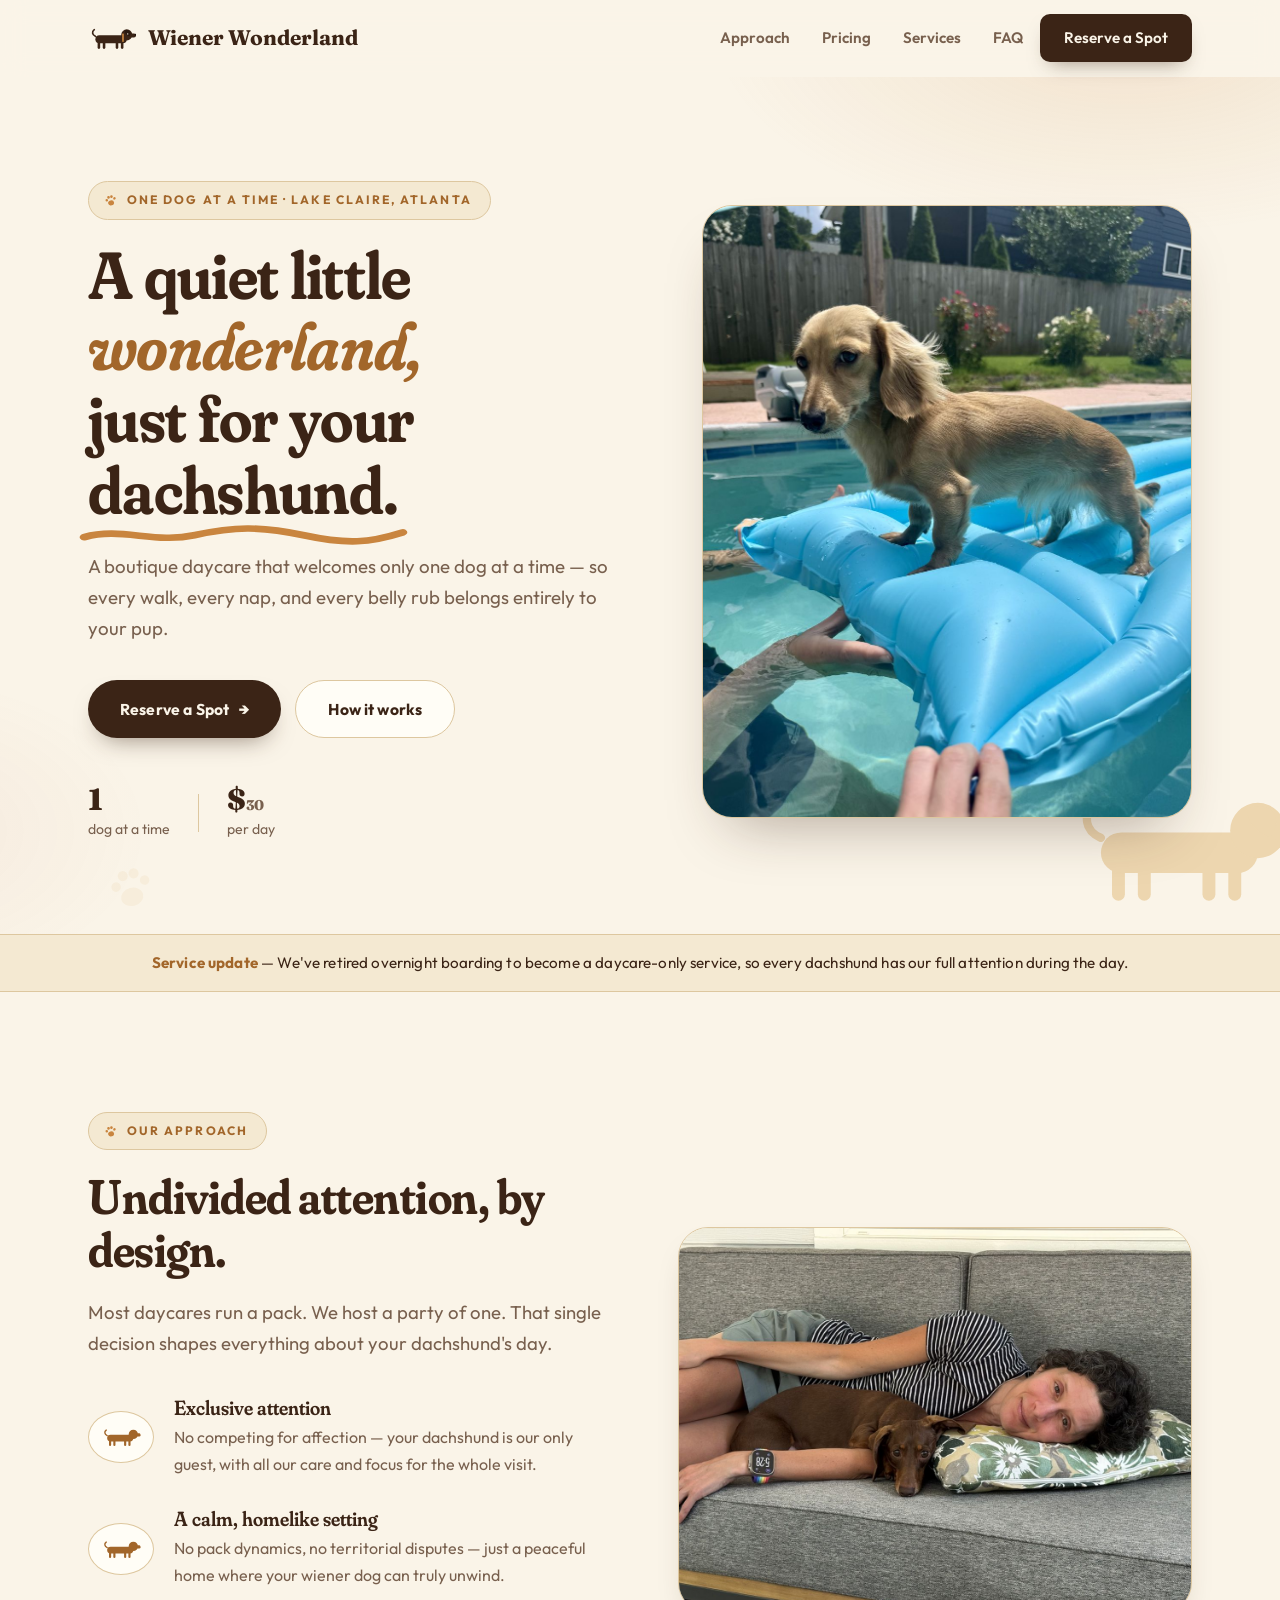
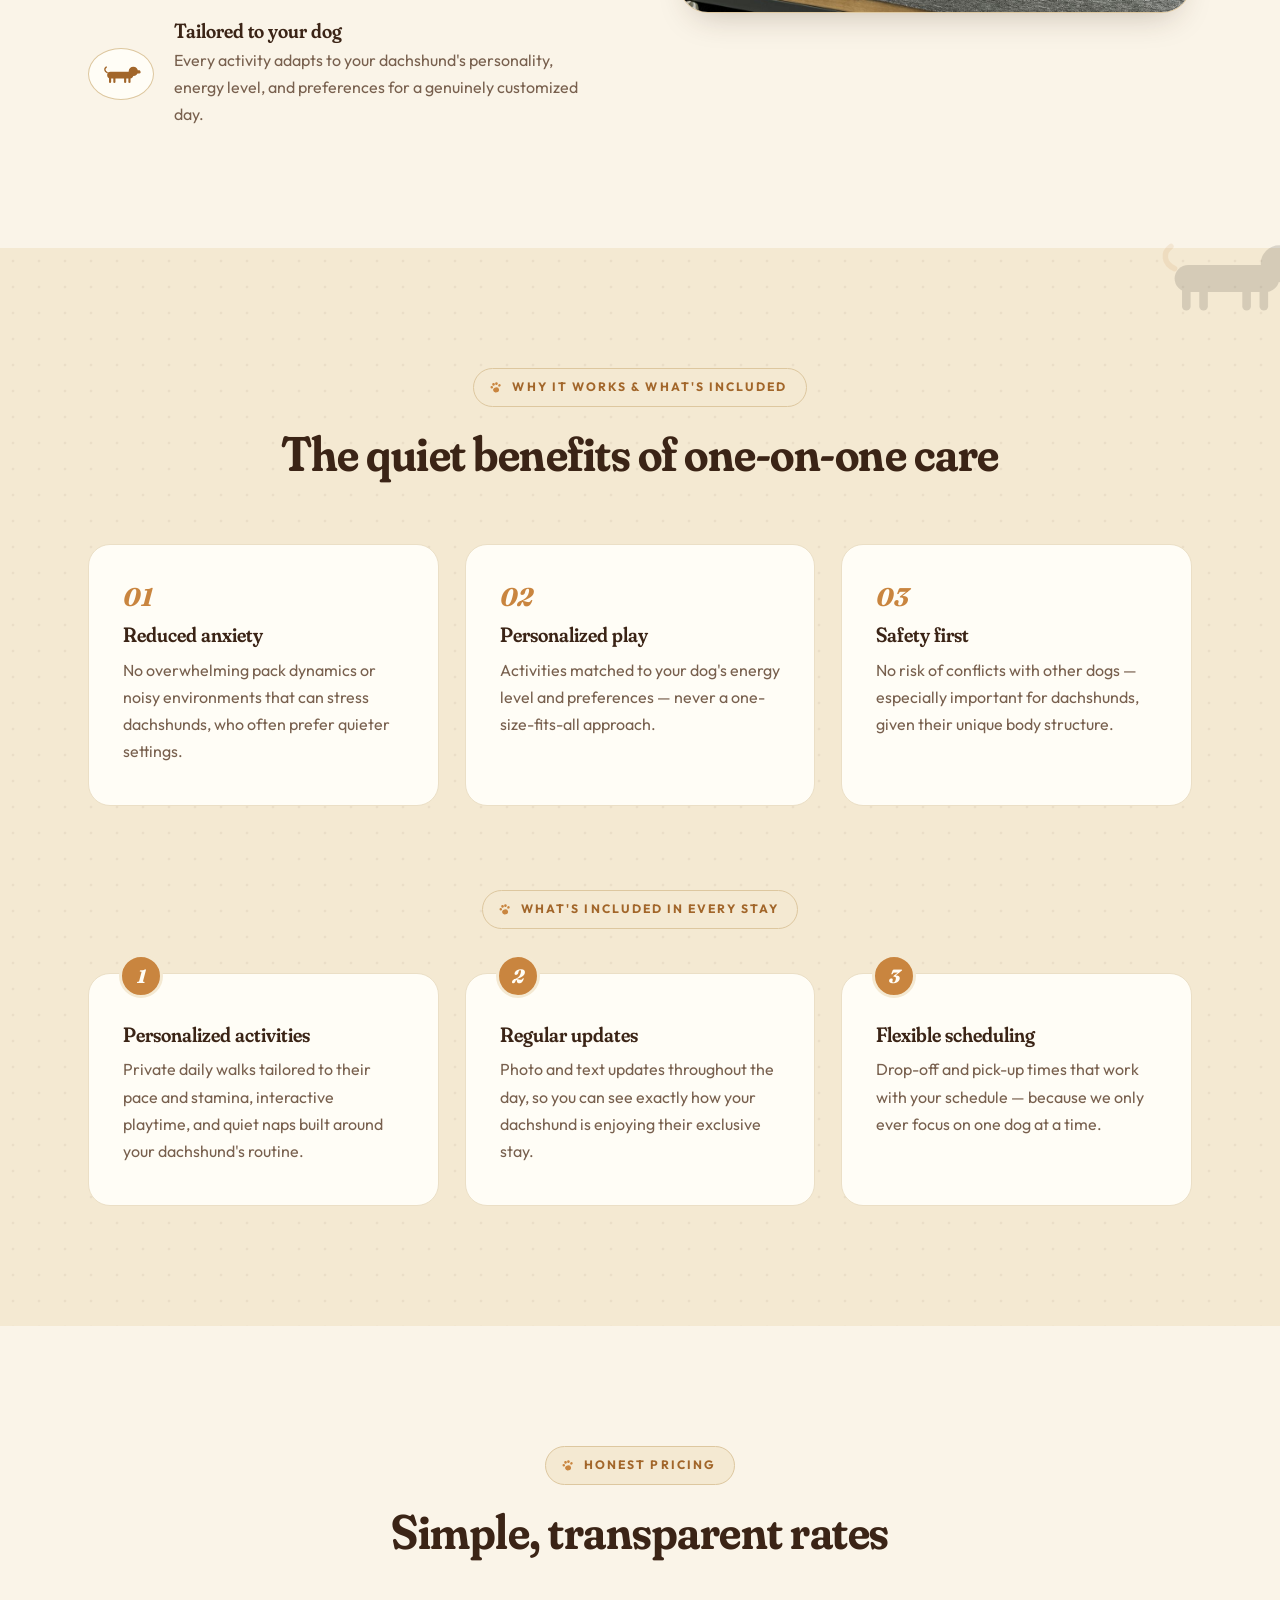
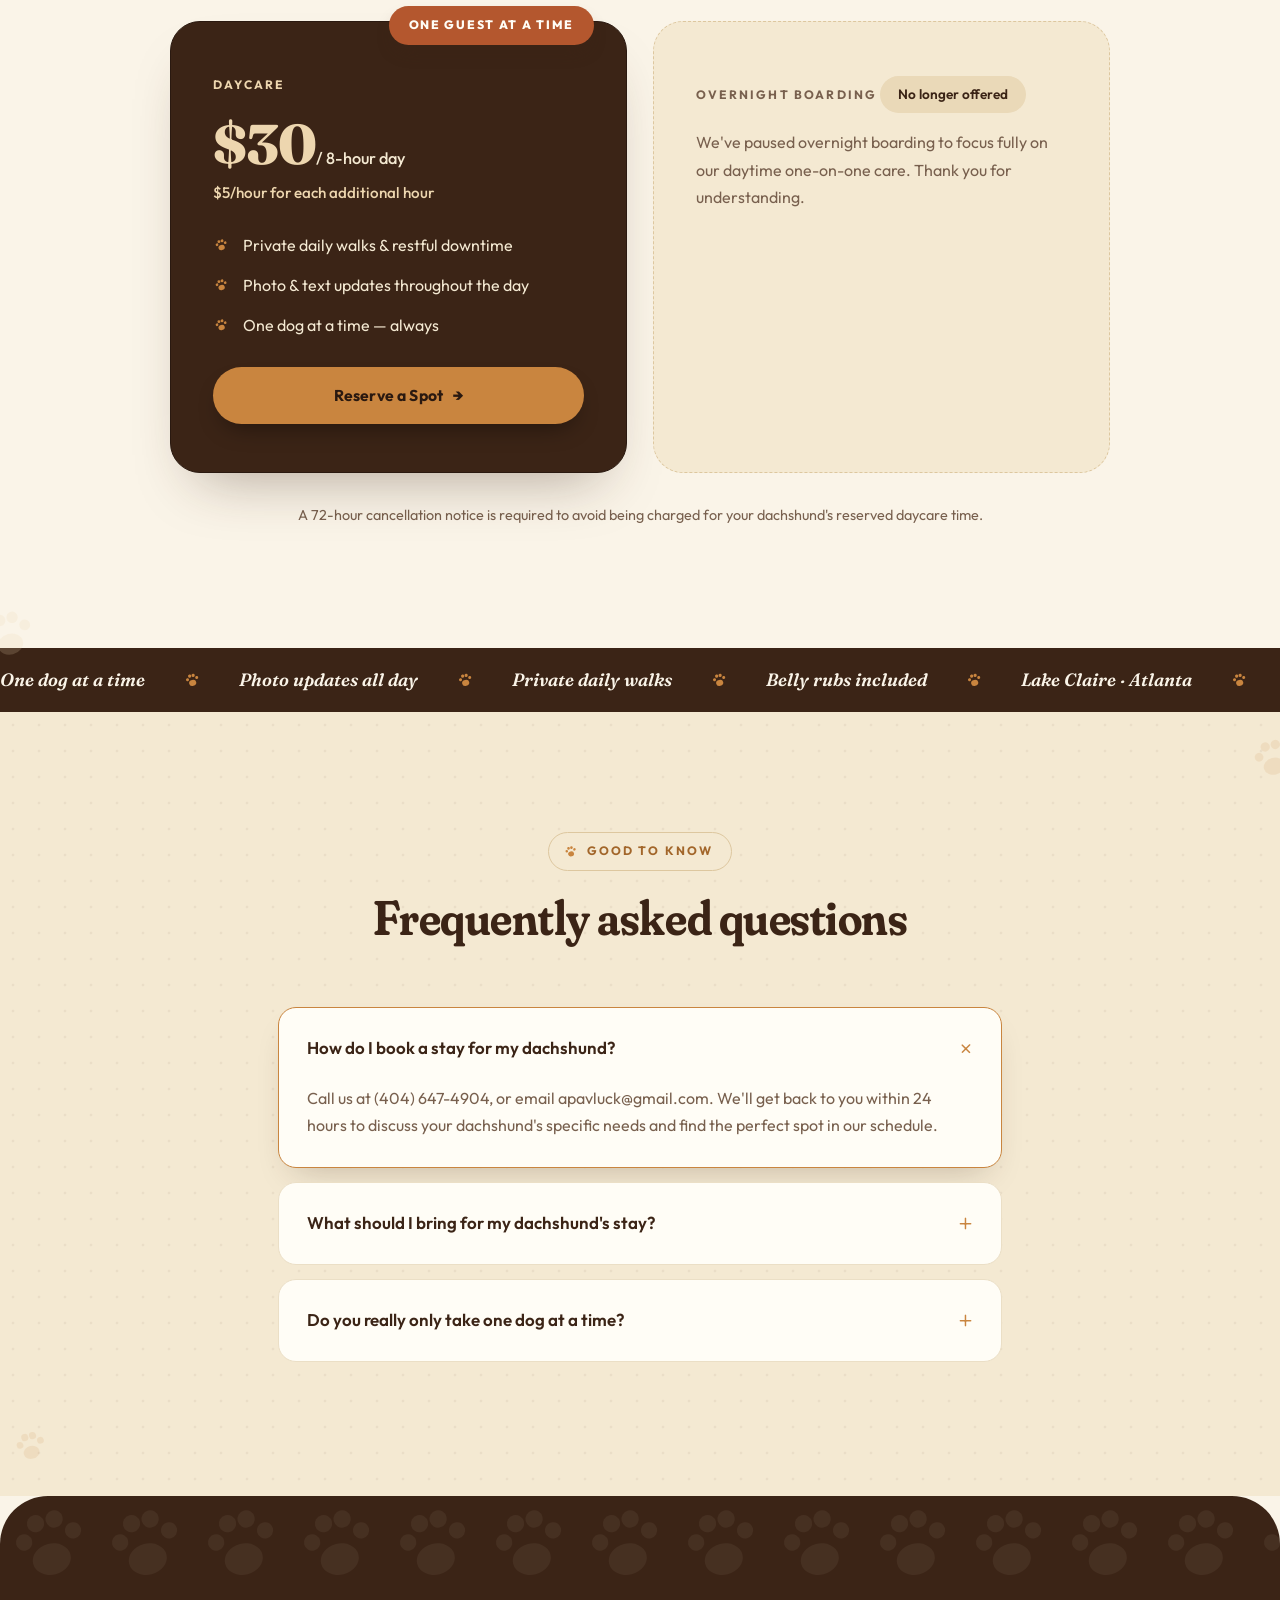
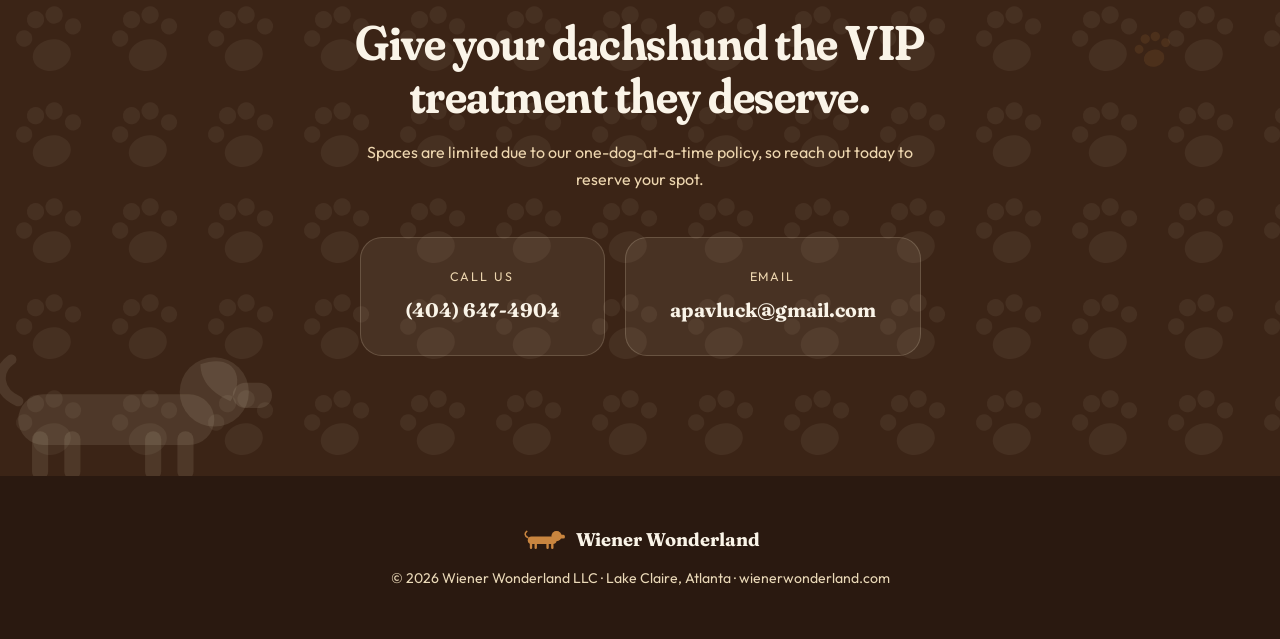
==== commit 0829803c: "Add subtle dog/paw decorations and tighten hero whitespace" ====
--- a/index-standalone.html
+++ b/index-standalone.html
@@ -112,12 +112,29 @@
 .nav-toggle[aria-expanded="true"] span:nth-child(3){transform:translateY(-7px) rotate(-45deg);}
 
 /* Hero */
-.hero{position:relative;padding:104px 0 120px;overflow:hidden;
+.hero{position:relative;padding:104px 0 92px;overflow:hidden;
   background:radial-gradient(640px 320px at 88% -6%, rgba(201,133,63,0.16), transparent 65%),
              radial-gradient(420px 260px at -8% 88%, rgba(180,87,46,0.06), transparent 60%),
              var(--cream);
 }
-.hero-deco{position:absolute;right:-36px;bottom:-28px;width:340px;height:auto;color:var(--caramel-soft);pointer-events:none;}
+.hero-deco{position:absolute;right:-24px;bottom:18px;width:240px;height:auto;color:var(--caramel-soft);pointer-events:none;}
+
+/* Decorative dog/paw accents placed in empty space */
+.deco{position:absolute;pointer-events:none;color:var(--caramel-soft);z-index:0;opacity:.35;}
+.deco-dox{width:180px;height:auto;}
+.deco-paw{width:48px;height:auto;}
+.deco-hero-paw{left:8%;bottom:18px;width:56px;opacity:.22;}
+.deco-services{right:-30px;top:-20px;width:160px;opacity:.18;}
+.deco-pricing{left:-24px;bottom:-18px;width:64px;opacity:.18;}
+.deco-faq-paw1{right:-18px;top:20px;width:52px;opacity:.16;}
+.deco-faq-paw2{left:10px;bottom:30px;width:40px;opacity:.14;}
+.deco-cta{right:8%;top:22%;width:52px;opacity:.12;color:var(--caramel);}
+.section{position:relative;}
+.section.alt .deco{color:var(--caramel);opacity:.12;}
+.cta-section .deco{color:var(--caramel);opacity:.12;}
+@media (max-width:880px){
+  .deco-dox,.deco-paw{display:none;}
+}
 .hero-grid{display:grid;grid-template-columns:1.05fr 0.95fr;gap:72px;align-items:center;position:relative;}
 .hero h1{font-size:clamp(2.8rem,5.2vw,4.4rem);margin-bottom:24px;}
 .hero h1 em{font-style:italic;color:var(--caramel-deep);}
@@ -344,7 +361,8 @@
   .main-nav a::after{display:none;}
   .nav-cta{text-align:center;}
   .nav-toggle{display:flex;}
-  .hero-deco{width:220px;opacity:.8;}
+  .hero-deco{width:180px;right:-18px;bottom:12px;opacity:.8;}
+  .deco-hero-paw{bottom:10px;}
   .cta-section{border-radius:32px 32px 0 0;}
   .contact-item{min-width:0;width:100%;max-width:340px;}
 }
@@ -428,6 +446,7 @@
     <rect x="226" y="50" width="34" height="22" rx="11"/>
     <path d="M198 34 C226 24 238 44 224 66 C210 60 198 50 198 34 Z"/>
   </svg>
+  <svg class="deco deco-paw deco-hero-paw" viewBox="0 0 40 40" aria-hidden="true"><use href="#paw"/></svg>
   <div class="container hero-grid">
     <div class="hero-copy">
       <span class="eyebrow reveal">One dog at a time · Lake Claire, Atlanta</span>
@@ -443,14 +462,9 @@
         <div><strong>$<span class="count-up" data-count="30">30</span></strong><span>per day</span></div>
       </div>
     </div>
-        <div class="hero-media reveal">
+    <div class="hero-media reveal">
       <div class="arch-frame" data-depth="4">
         <img src="hero.jpg" alt="A happy dachshund relaxing at Wiener Wonderland daycare">
-      </div>
-    </div>
-      <div class="hero-chip chip-bottom" data-depth="8">
-        <svg class="paw" viewBox="0 0 40 40" aria-hidden="true"><use href="#paw"/></svg>
-        <span>One dog at a time — always</span>
       </div>
     </div>
   </div>
@@ -499,6 +513,7 @@
 </section>
 
 <section class="section alt" id="services">
+  <svg class="deco deco-dox deco-services" viewBox="0 0 260 150" aria-hidden="true"><use href="#dox"/></svg>
   <div class="container">
     <div class="section-head reveal">
       <span class="eyebrow center">Why it works &amp; what's included</span>
@@ -544,6 +559,7 @@
 </section>
 
 <section class="section" id="pricing">
+  <svg class="deco deco-paw deco-pricing" viewBox="0 0 40 40" aria-hidden="true"><use href="#paw"/></svg>
   <div class="container">
     <div class="section-head reveal">
       <span class="eyebrow center">Honest pricing</span>
@@ -594,6 +610,8 @@
 </section>
 
 <section class="section alt" id="faq">
+  <svg class="deco deco-paw deco-faq-paw1" viewBox="0 0 40 40" aria-hidden="true"><use href="#paw"/></svg>
+  <svg class="deco deco-paw deco-faq-paw2" viewBox="0 0 40 40" aria-hidden="true"><use href="#paw"/></svg>
   <div class="container narrow">
     <div class="section-head reveal">
       <span class="eyebrow center">Good to know</span>
@@ -626,6 +644,7 @@
     <rect x="226" y="50" width="34" height="22" rx="11"/>
     <path d="M198 34 C226 24 238 44 224 66 C210 60 198 50 198 34 Z"/>
   </svg>
+  <svg class="deco deco-paw deco-cta" viewBox="0 0 40 40" aria-hidden="true"><use href="#paw"/></svg>
   <div class="container">
     <h2>Give your dachshund the VIP treatment they deserve.</h2>
     <p>Spaces are limited due to our one-dog-at-a-time policy, so reach out today to reserve your spot.</p>
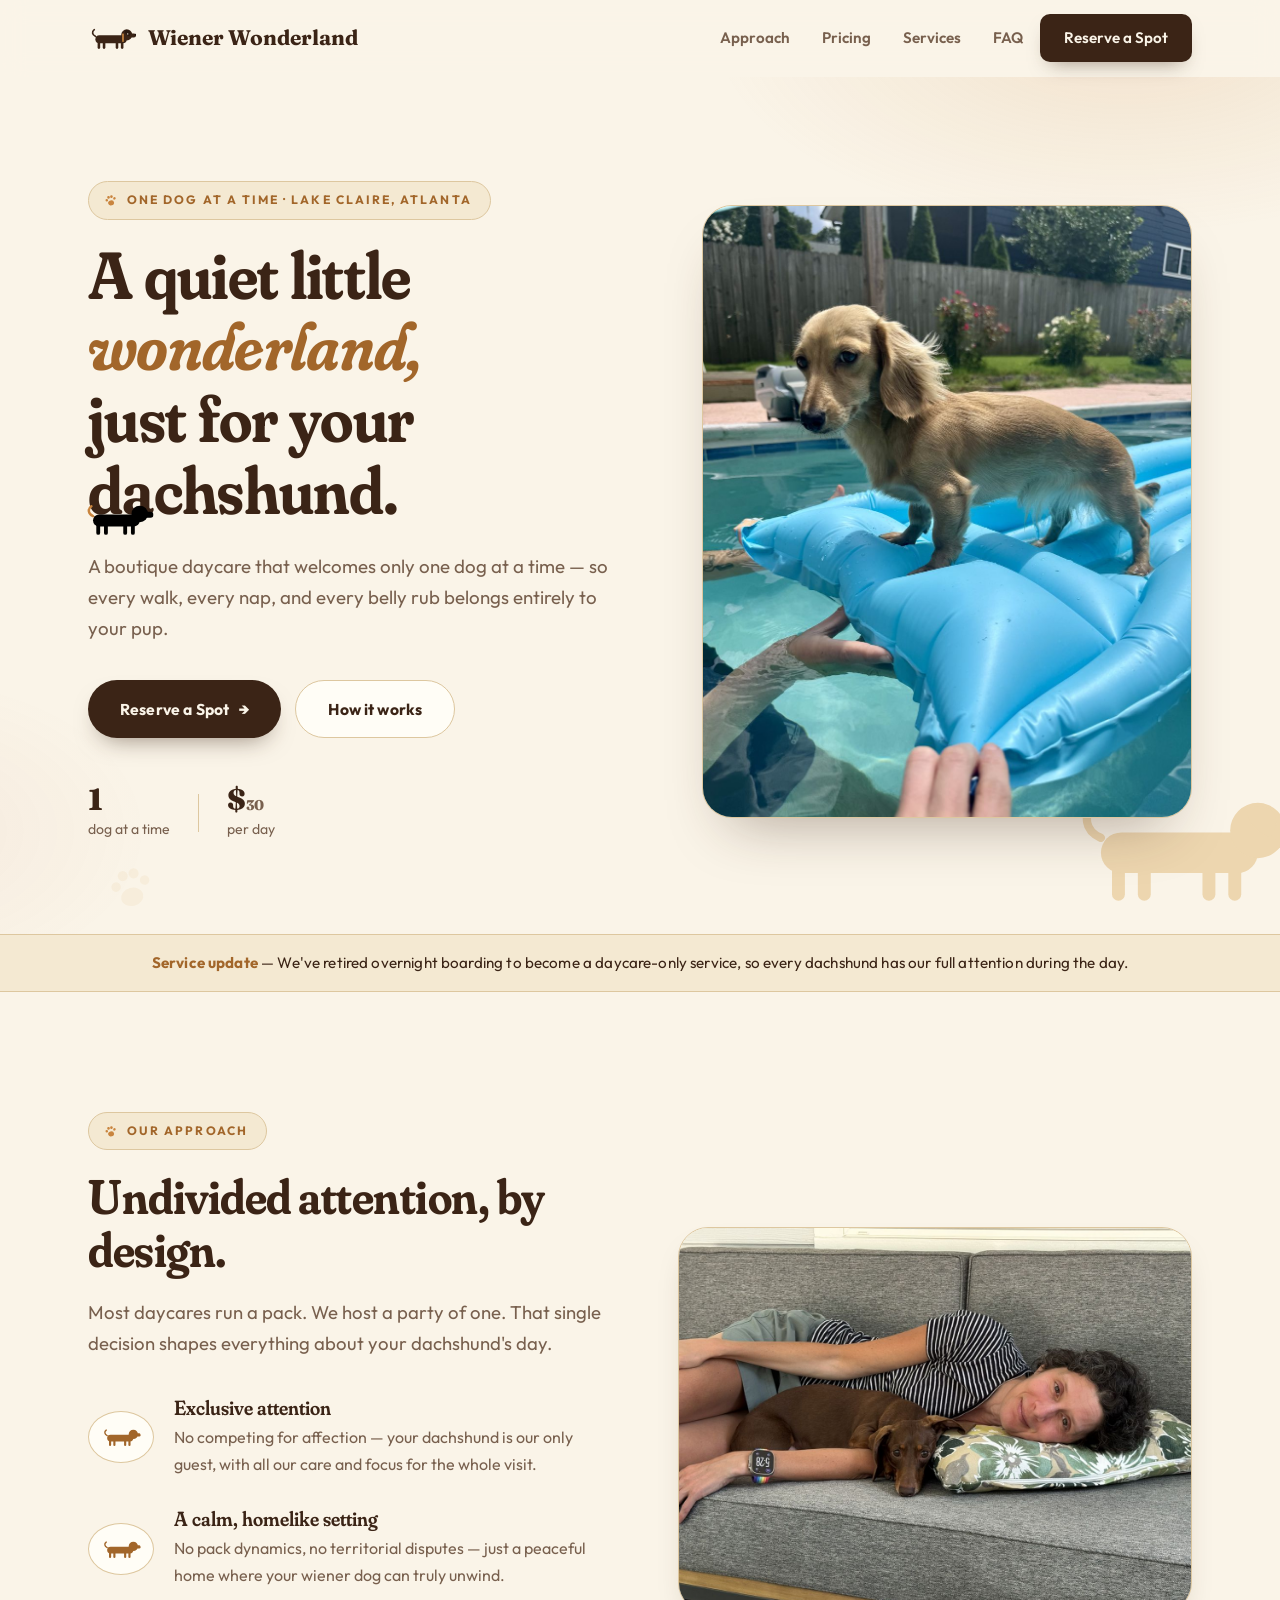
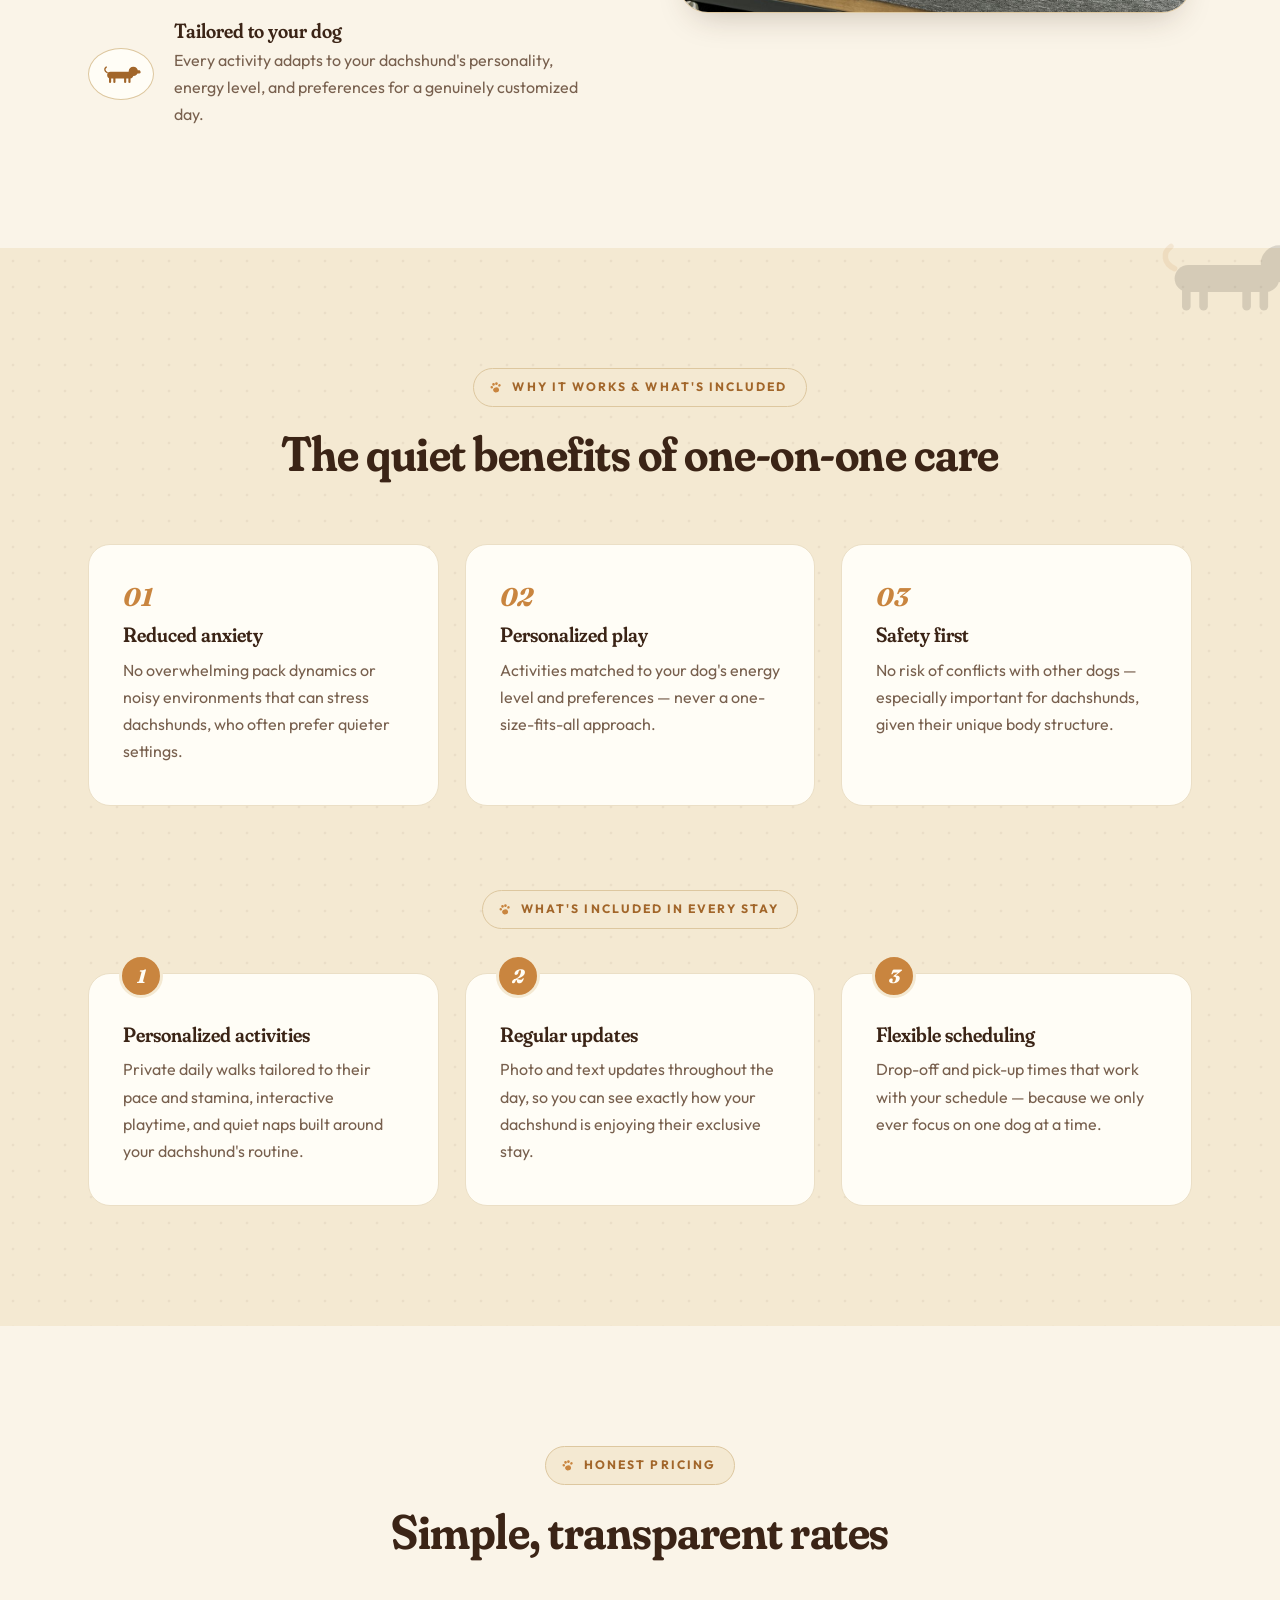
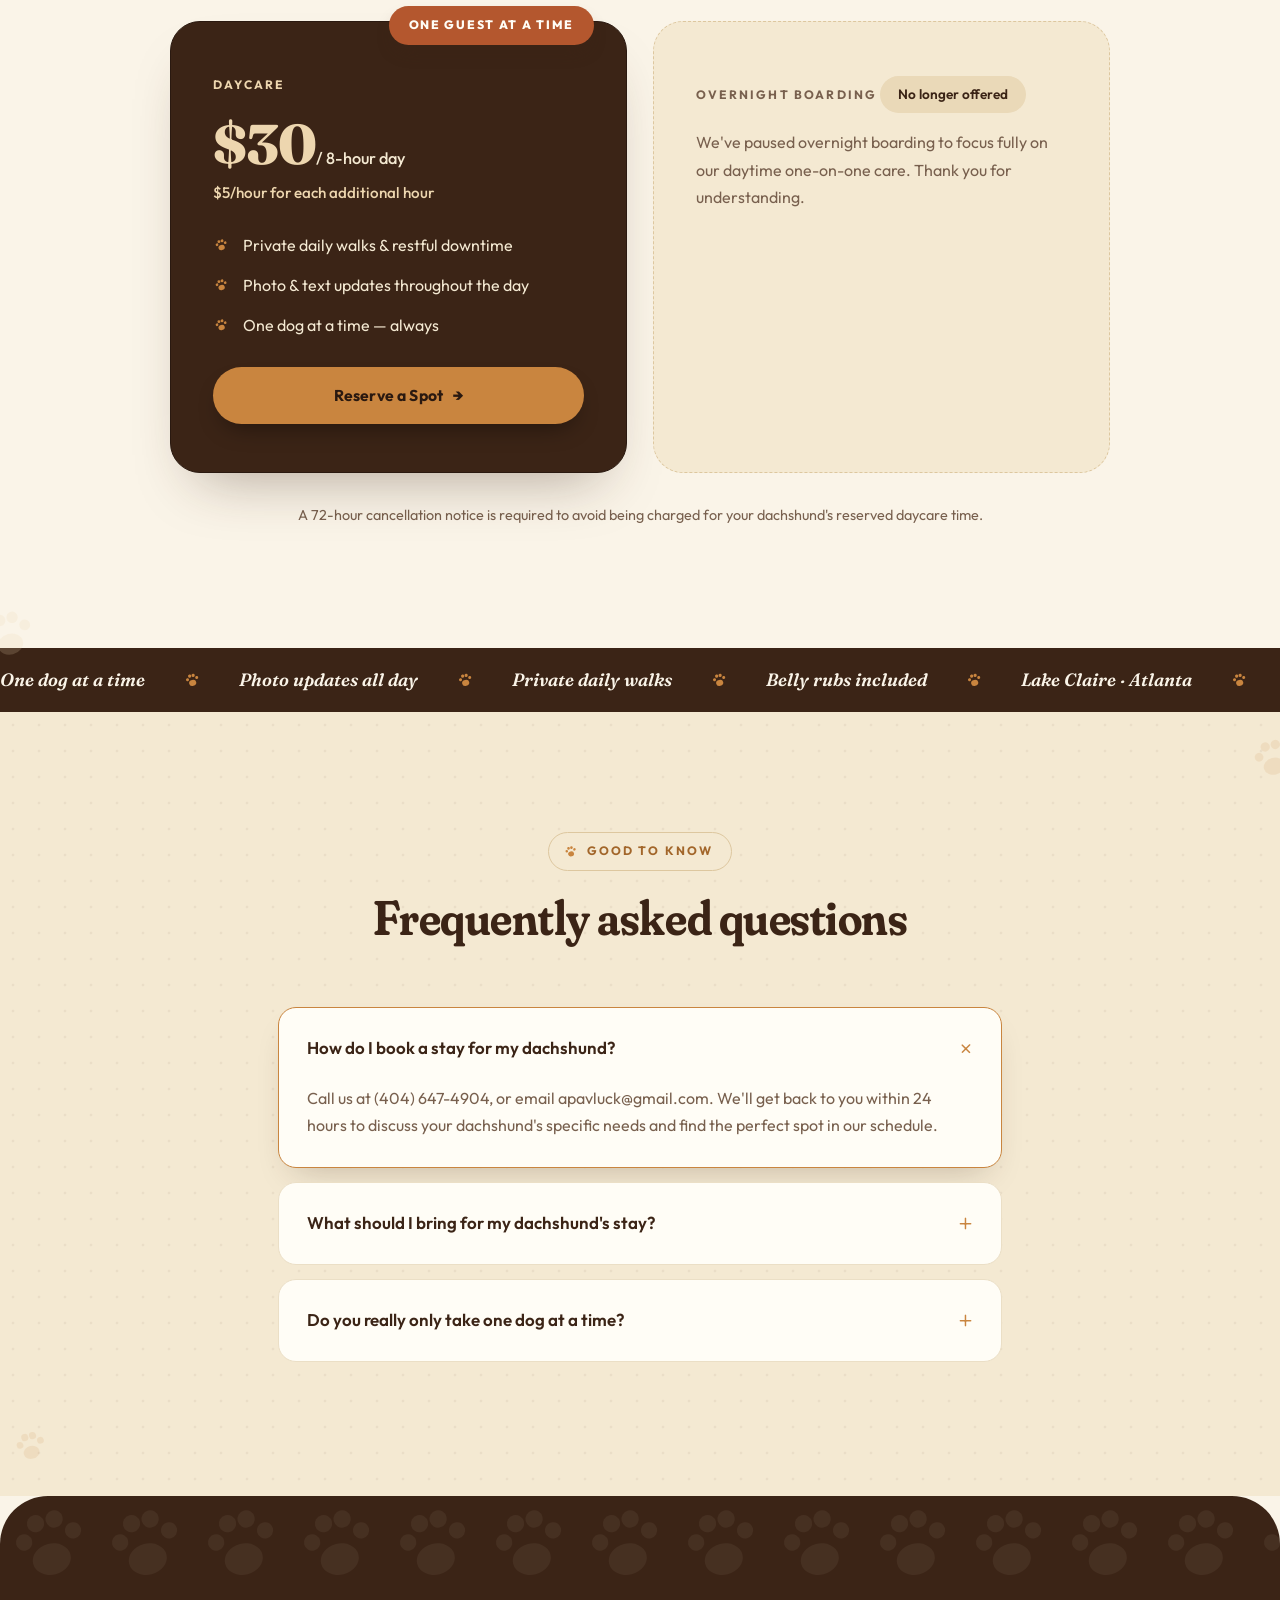
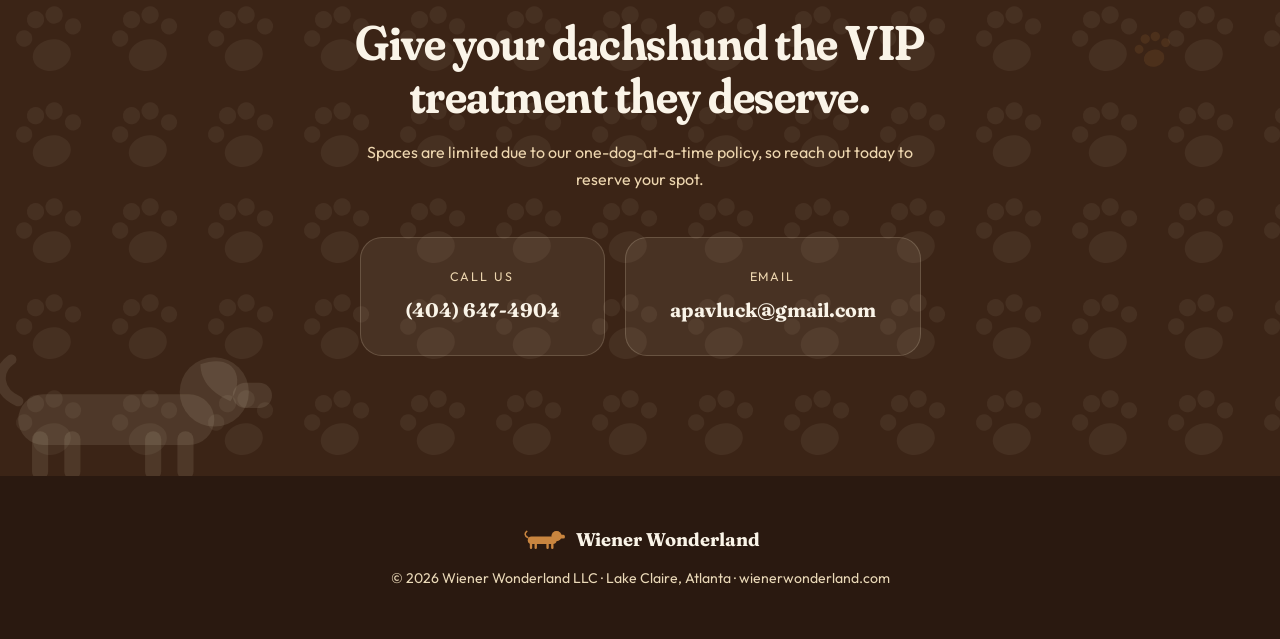
==== commit 7e4bcf77: "Replace squiggle underline with dachshund silhouette" ====
--- a/index-standalone.html
+++ b/index-standalone.html
@@ -145,11 +145,11 @@
 .hero-stats span{font-size:.88rem;color:var(--ink-soft);}
 .hero-stats .divider{width:1px;height:38px;background:var(--line-strong);}
 
-/* Squiggle underline inside the hero headline */
-.squig{position:relative;white-space:nowrap;}
-.squiggle{position:absolute;left:-3%;bottom:-0.22em;width:106%;height:0.34em;color:var(--caramel);overflow:visible;}
-.squiggle path{stroke:currentColor;stroke-width:7;stroke-linecap:round;fill:none;stroke-dasharray:320;stroke-dashoffset:320;transition:stroke-dashoffset 1.1s var(--ease) 0.5s;}
-.reveal.in .squiggle path{stroke-dashoffset:0;}
+/* Dachshund underline inside the hero headline */
+.squig{position:relative;white-space:nowrap;display:inline-block;}
+.squiggle{position:absolute;left:-2%;right:-2%;bottom:-0.18em;height:0.62em;color:var(--caramel);overflow:visible;transform:scaleX(0);transform-origin:left center;transition:transform .9s var(--ease) .4s;}
+.squiggle svg{width:100%;height:100%;display:block;}
+.reveal.in .squiggle{transform:scaleX(1);}
 
 /* Hero media — clean rounded image */
 .hero-media{position:relative;}
@@ -337,7 +337,7 @@
 .reveal.in{opacity:1;transform:none;}
 @media (prefers-reduced-motion:reduce){
   .reveal{opacity:1;transform:none;transition:none;}
-  .squiggle path{stroke-dashoffset:0;transition:none;}
+  .squiggle{transform:scaleX(1);transition:none;}
   .marquee-track{animation:none;}
   .wag .tail{animation:none;}
   html{scroll-behavior:auto;}
@@ -450,7 +450,7 @@
   <div class="container hero-grid">
     <div class="hero-copy">
       <span class="eyebrow reveal">One dog at a time · Lake Claire, Atlanta</span>
-      <h1 class="reveal">A quiet little <em>wonderland,</em><br>just for your <span class="squig">dachshund.<svg class="squiggle" viewBox="0 0 240 24" preserveAspectRatio="none" aria-hidden="true"><path d="M4 15 C30 4 55 22 84 13 S132 3 164 13 S212 21 236 10"/></svg></span></h1>
+      <h1 class="reveal">A quiet little <em>wonderland,</em><br>just for your <span class="squig">dachshund.<svg class="squiggle" viewBox="0 0 260 150" preserveAspectRatio="none" aria-hidden="true"><use href="#dox"/></svg></span></h1>
       <p class="hero-text reveal">A boutique daycare that welcomes only one dog at a time — so every walk, every nap, and every belly rub belongs entirely to your pup.</p>
       <div class="hero-actions reveal">
         <a href="#contact" class="btn btn-primary">Reserve a Spot</a>
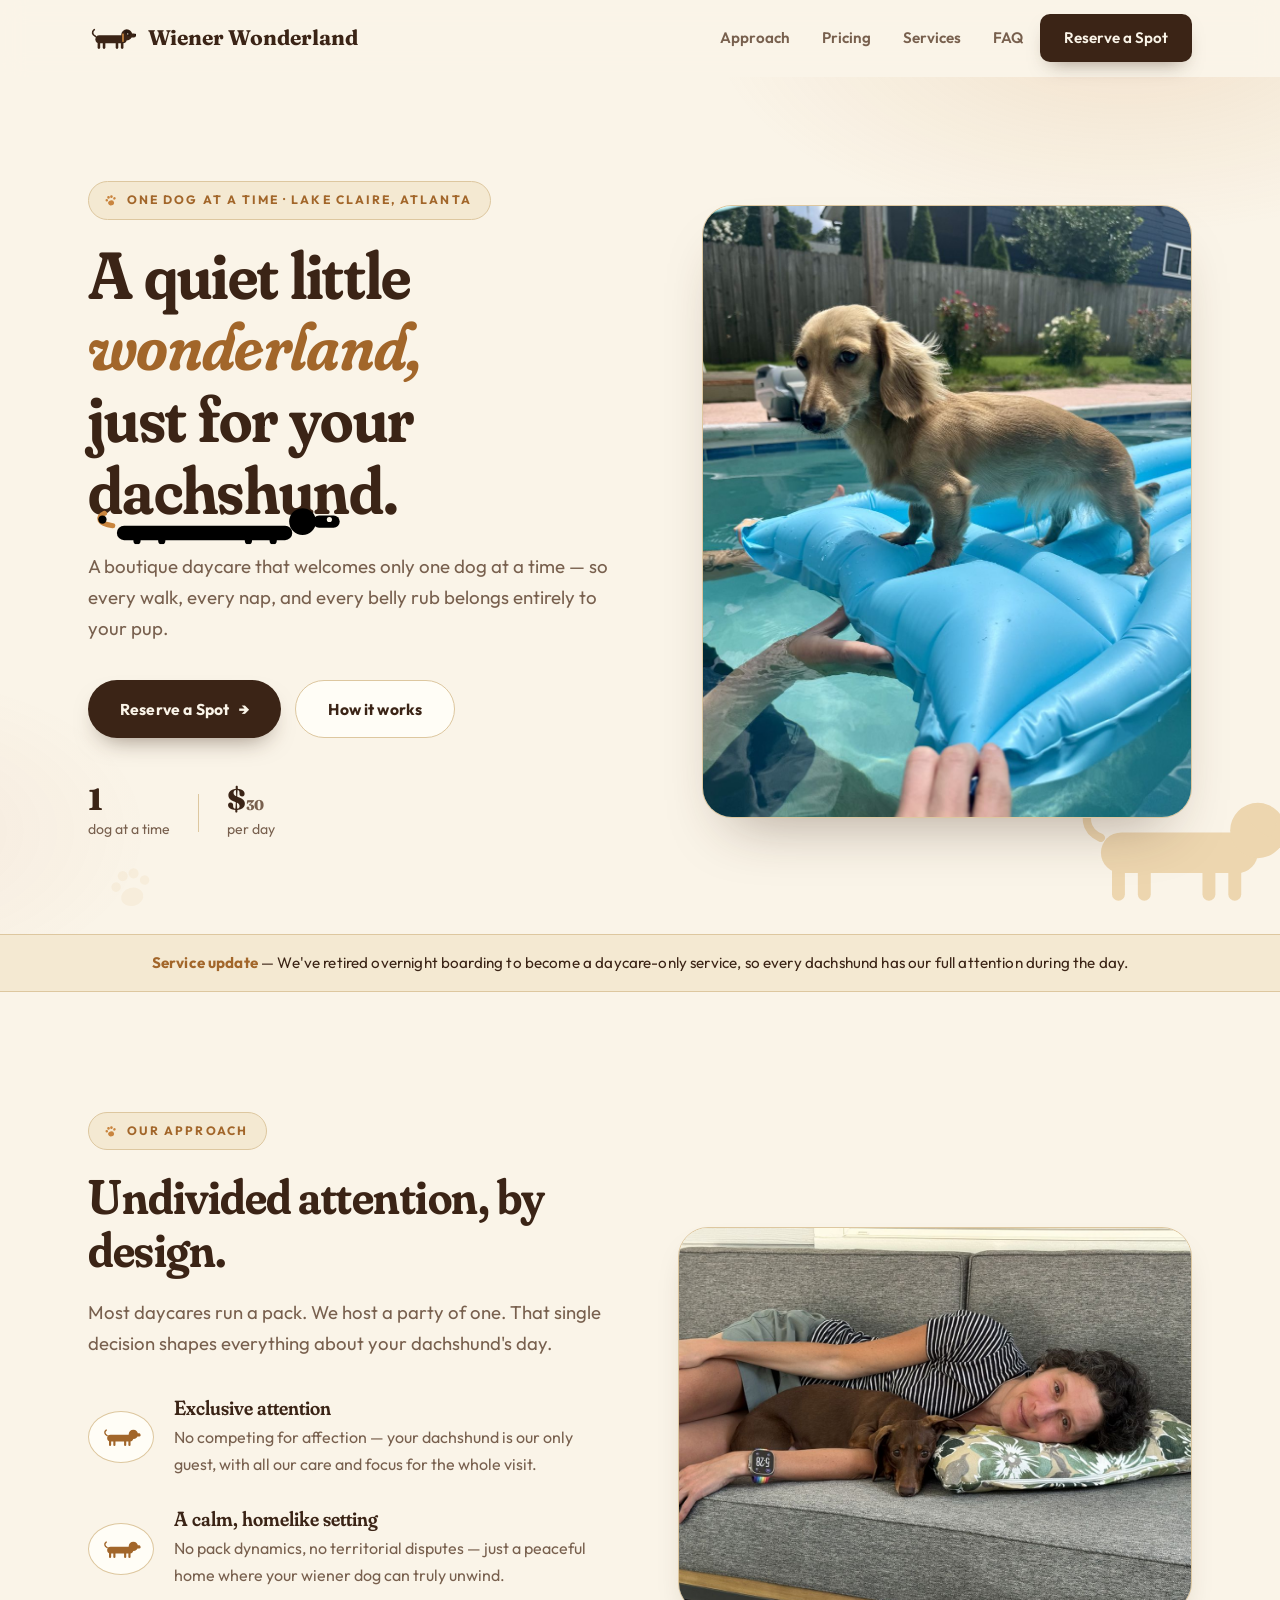
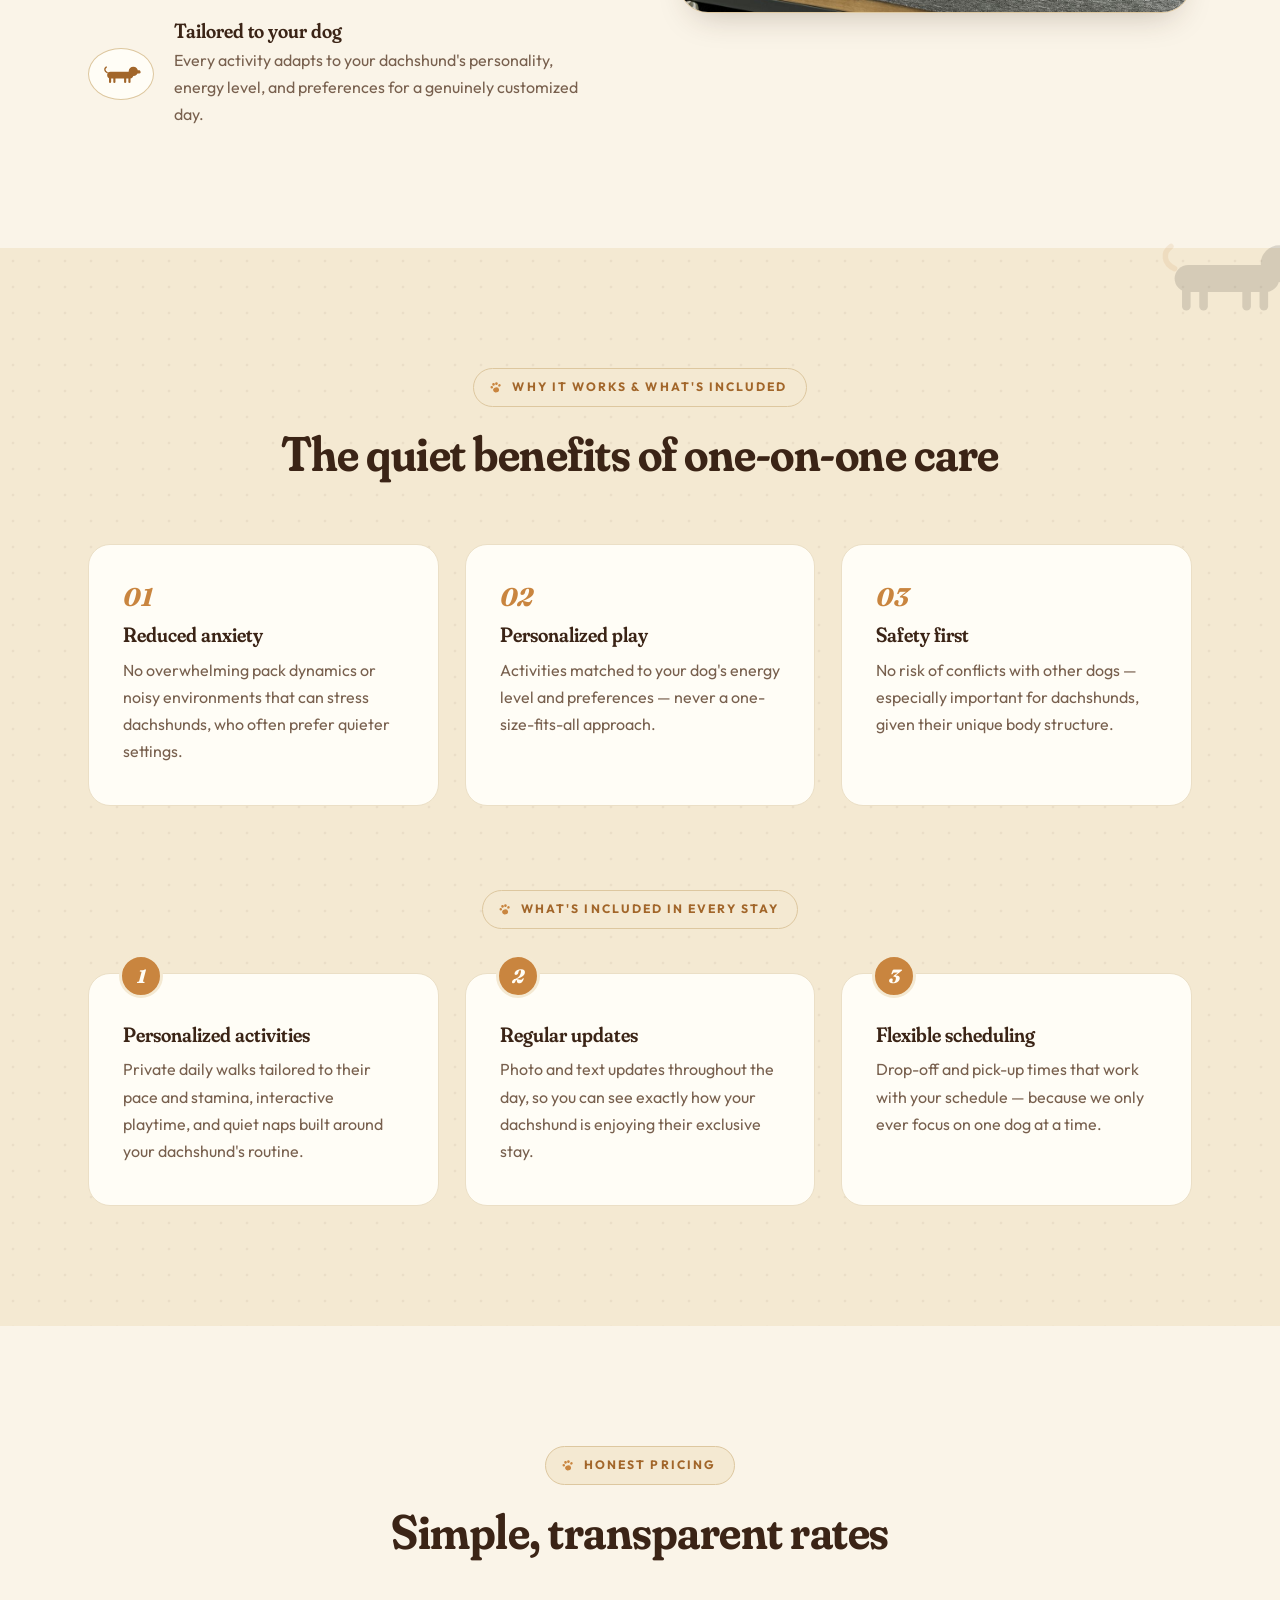
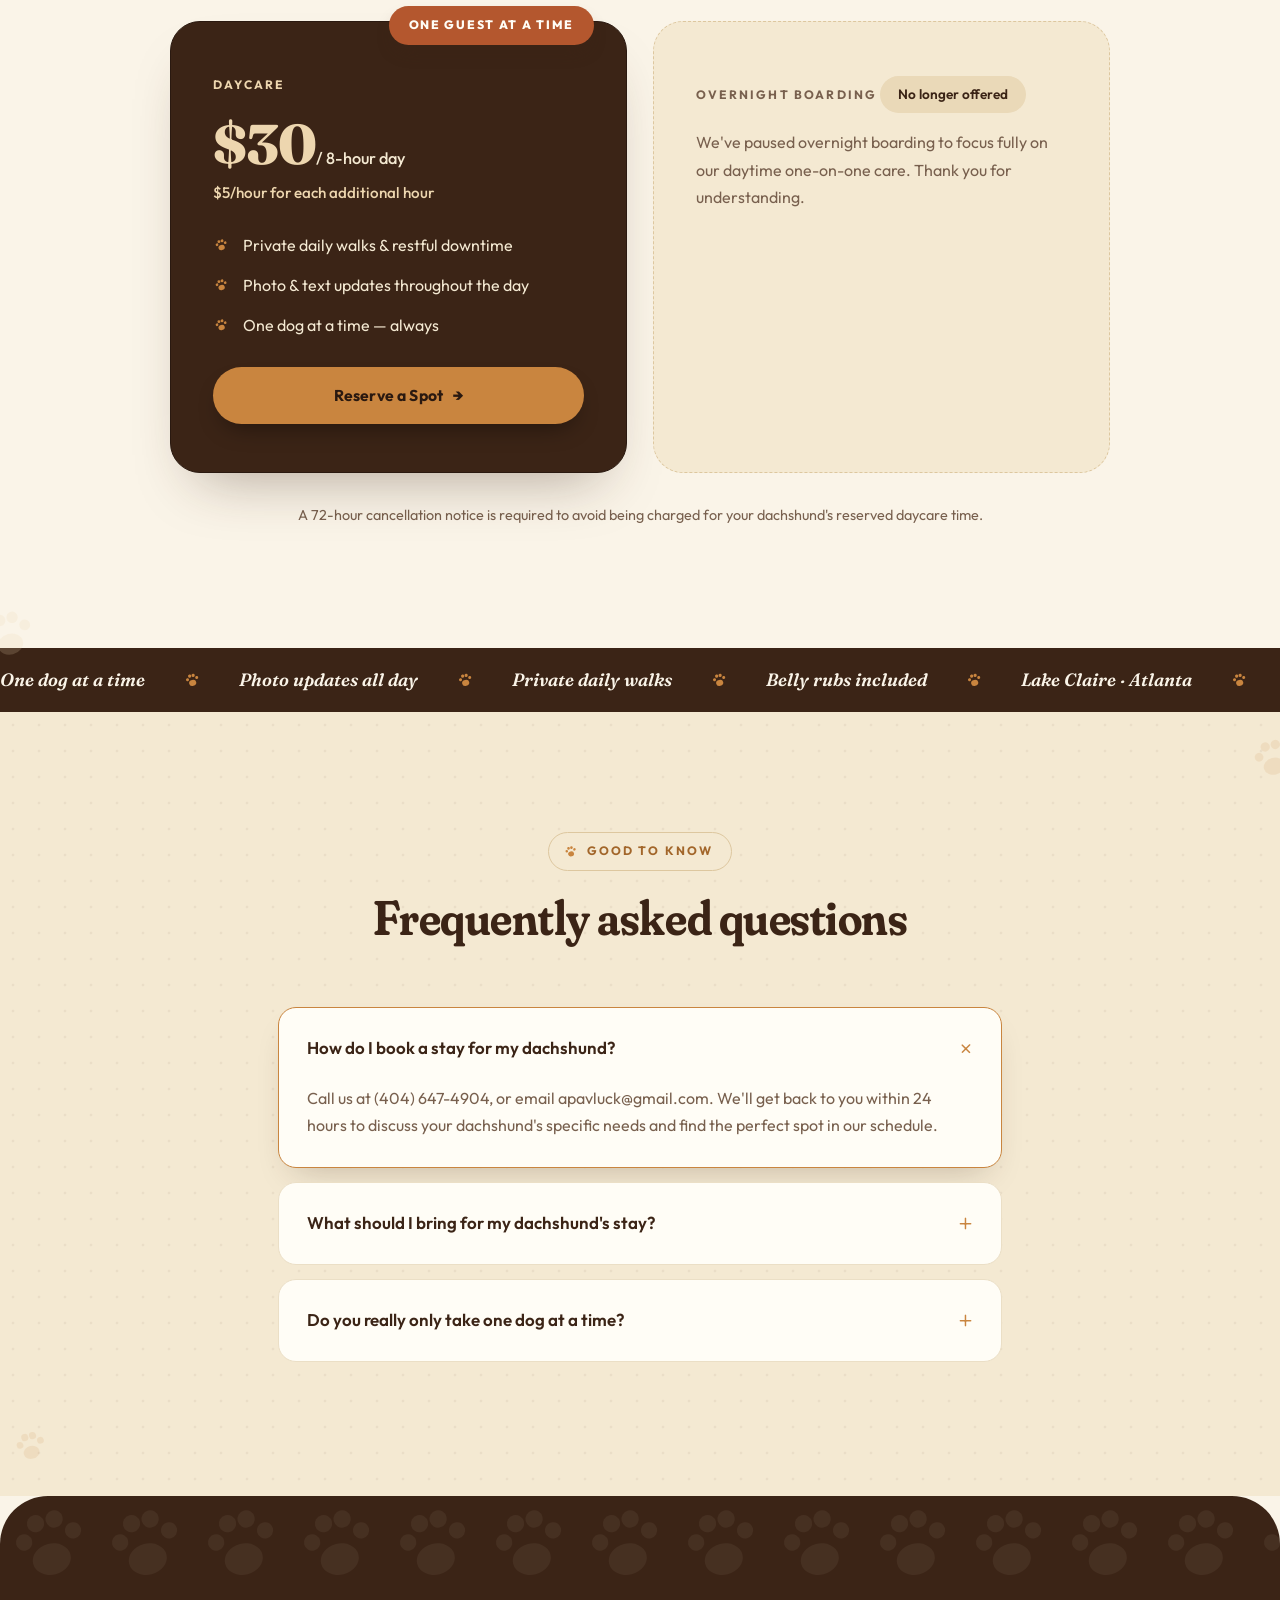
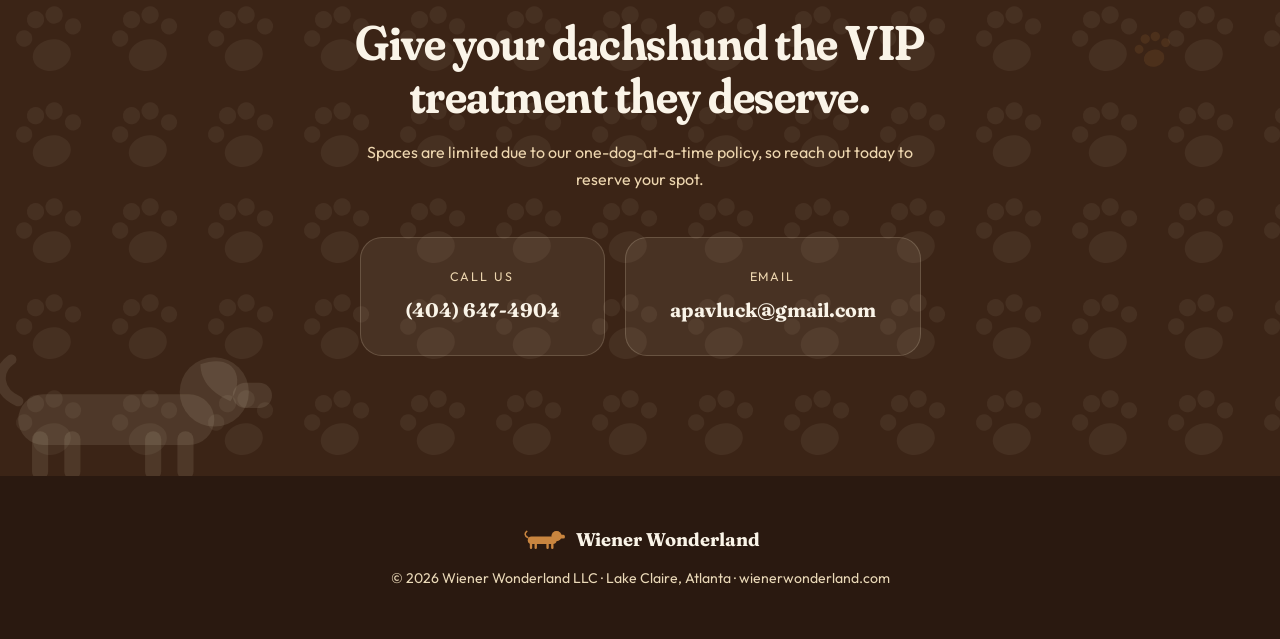
==== commit fddfba95: "Stretch dachshund underline to full word width" ====
--- a/index-standalone.html
+++ b/index-standalone.html
@@ -147,7 +147,7 @@
 
 /* Dachshund underline inside the hero headline */
 .squig{position:relative;white-space:nowrap;display:inline-block;}
-.squiggle{position:absolute;left:-2%;right:-2%;bottom:-0.18em;height:0.62em;color:var(--caramel);overflow:visible;transform:scaleX(0);transform-origin:left center;transition:transform .9s var(--ease) .4s;}
+.squiggle{position:absolute;left:0;right:0;bottom:-0.26em;height:0.62em;color:var(--caramel);overflow:visible;transform:scaleX(0);transform-origin:left center;transition:transform .9s var(--ease) .4s;}
 .squiggle svg{width:100%;height:100%;display:block;}
 .reveal.in .squiggle{transform:scaleX(1);}
 
@@ -384,6 +384,19 @@
     <circle cx="210" cy="58" r="30"/>
     <rect x="226" y="50" width="34" height="22" rx="11"/>
     <path d="M198 34 C226 24 238 44 224 66 C210 60 198 50 198 34 Z"/>
+  </symbol>
+  <!-- Elongated dachshund underline (inherits currentColor) -->
+  <symbol id="dox-line" viewBox="0 0 260 40" preserveAspectRatio="none">
+    <path d="M24 22 C10 20 8 14 16 10" fill="none" stroke="currentColor" stroke-width="5" stroke-linecap="round"/>
+    <rect x="28" y="22" width="170" height="14" rx="7"/>
+    <circle cx="14" cy="16" r="4"/>
+    <rect x="44" y="30" width="7" height="10" rx="3.5"/>
+    <rect x="68" y="30" width="7" height="10" rx="3.5"/>
+    <rect x="152" y="30" width="7" height="10" rx="3.5"/>
+    <rect x="176" y="30" width="7" height="10" rx="3.5"/>
+    <circle cx="208" cy="18" r="13"/>
+    <rect x="218" y="12" width="26" height="12" rx="6"/>
+    <circle cx="234" cy="16" r="2.5" fill="var(--cream)"/>
   </symbol>
   <!-- Two-tone logo mark with a little caramel collar -->
   <symbol id="dox-logo" viewBox="0 0 260 150">
@@ -450,7 +463,7 @@
   <div class="container hero-grid">
     <div class="hero-copy">
       <span class="eyebrow reveal">One dog at a time · Lake Claire, Atlanta</span>
-      <h1 class="reveal">A quiet little <em>wonderland,</em><br>just for your <span class="squig">dachshund.<svg class="squiggle" viewBox="0 0 260 150" preserveAspectRatio="none" aria-hidden="true"><use href="#dox"/></svg></span></h1>
+      <h1 class="reveal">A quiet little <em>wonderland,</em><br>just for your <span class="squig">dachshund.<svg class="squiggle" viewBox="0 0 260 40" preserveAspectRatio="none" aria-hidden="true"><use href="#dox-line"/></svg></span></h1>
       <p class="hero-text reveal">A boutique daycare that welcomes only one dog at a time — so every walk, every nap, and every belly rub belongs entirely to your pup.</p>
       <div class="hero-actions reveal">
         <a href="#contact" class="btn btn-primary">Reserve a Spot</a>
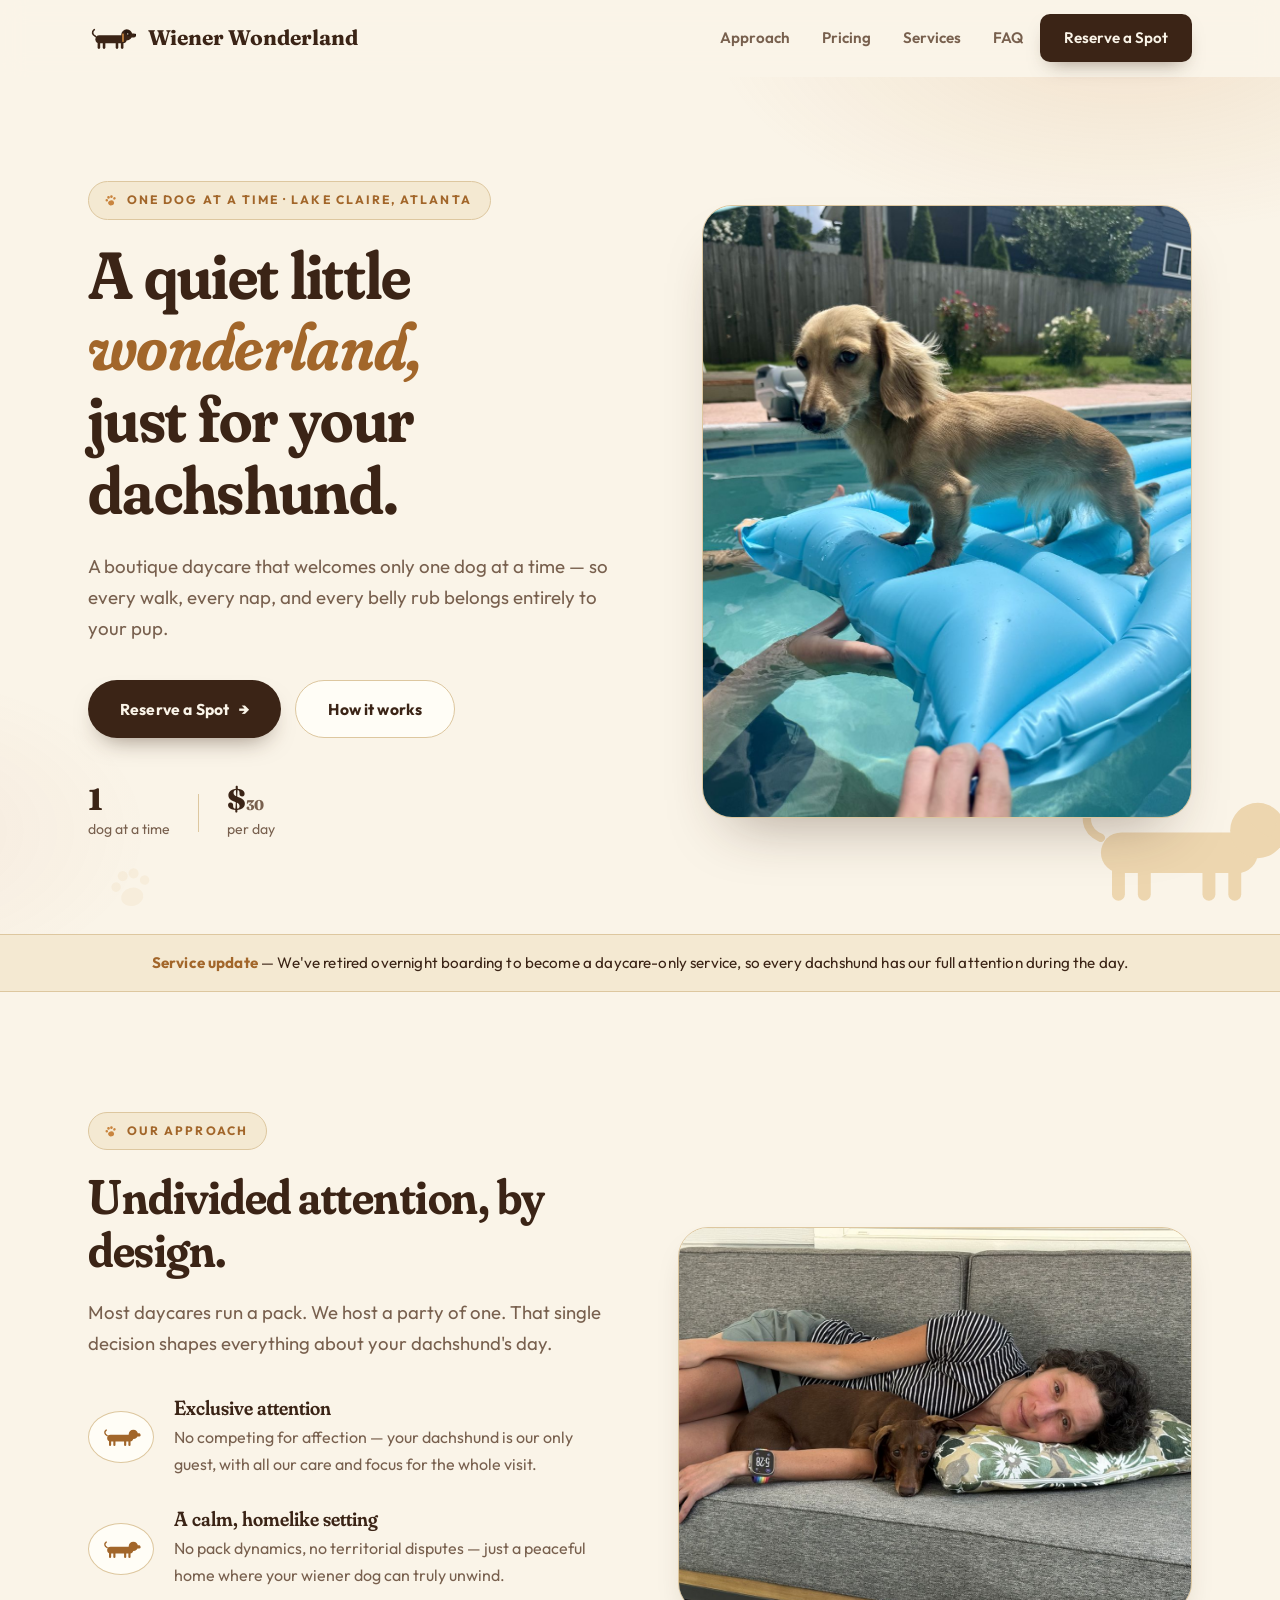
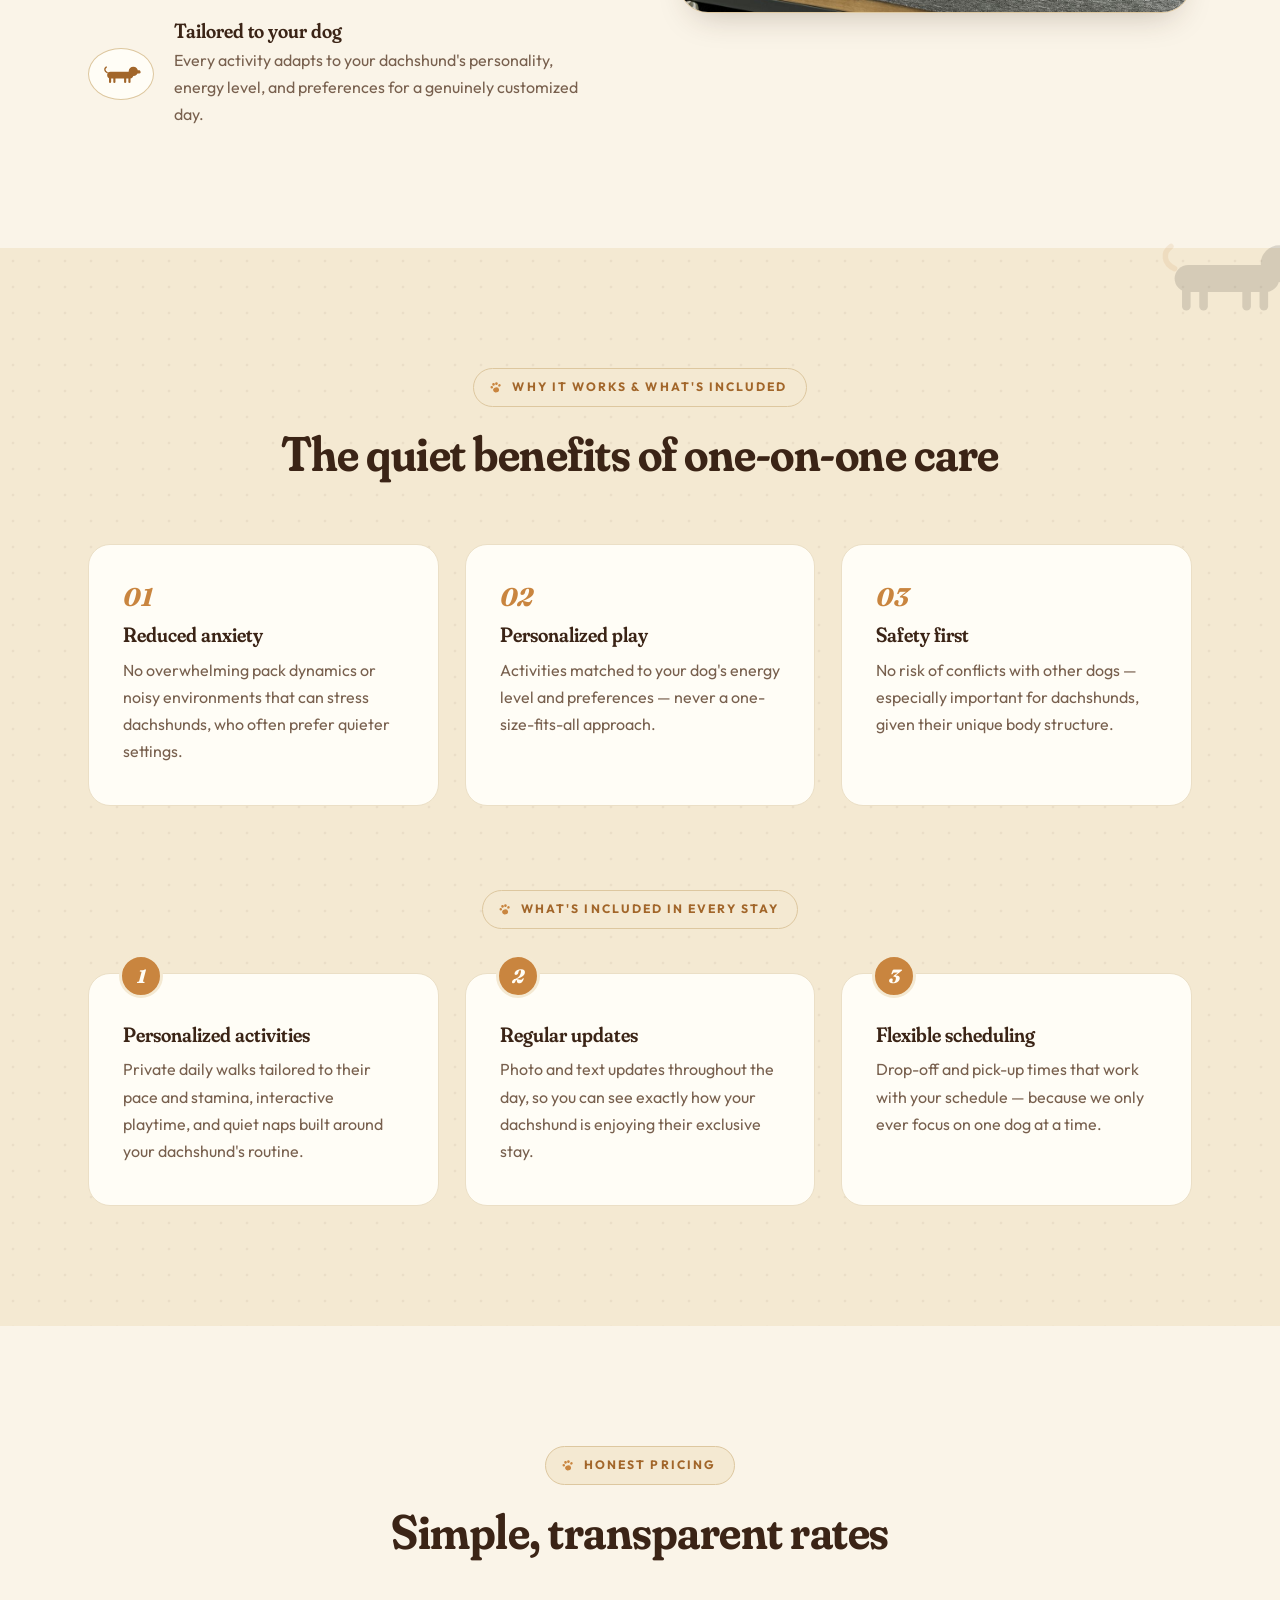
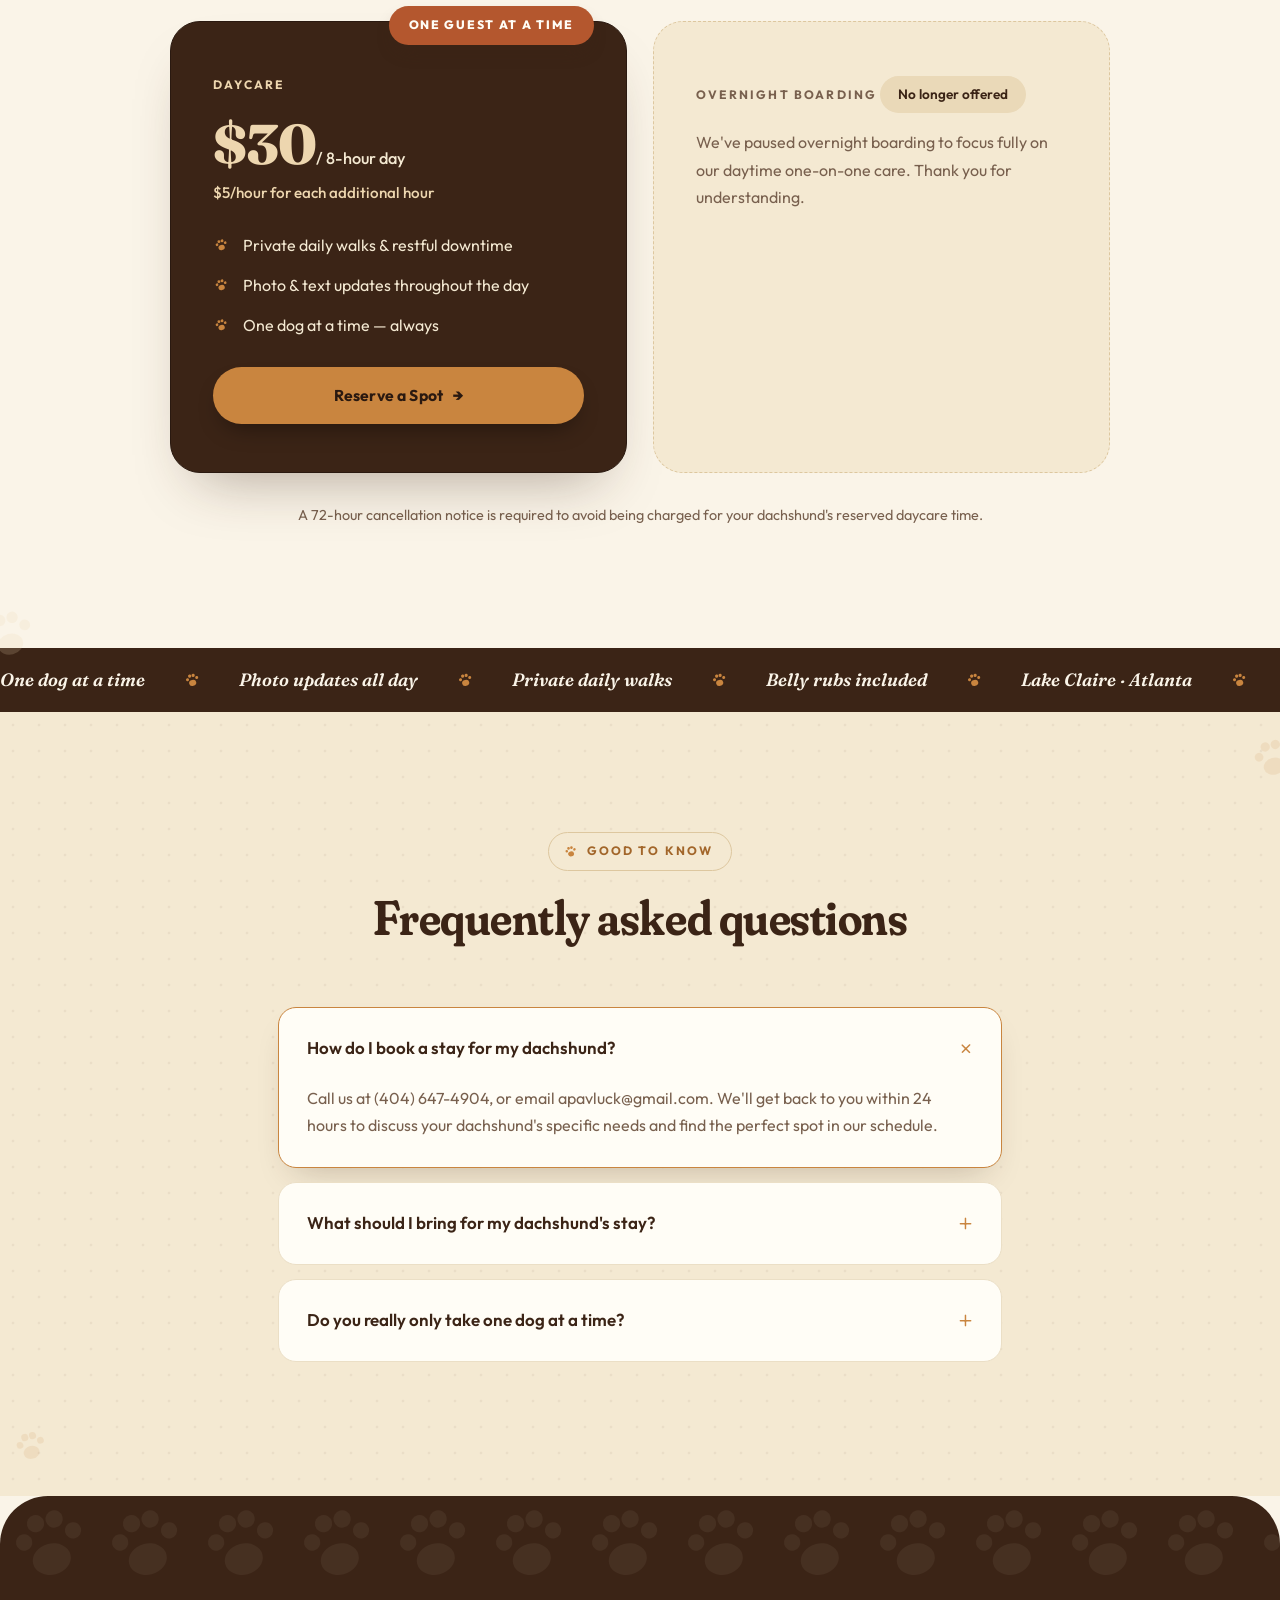
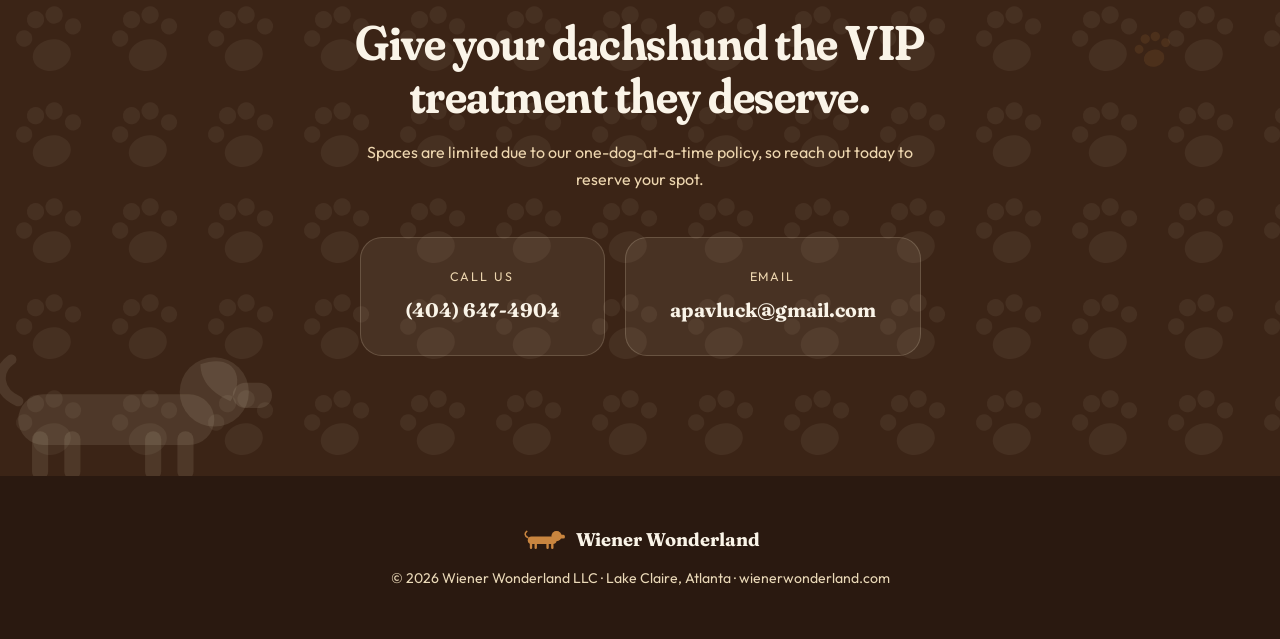
==== commit 2720d9cd: "Remove dachshund underline decoration" ====
--- a/index-standalone.html
+++ b/index-standalone.html
@@ -145,12 +145,6 @@
 .hero-stats span{font-size:.88rem;color:var(--ink-soft);}
 .hero-stats .divider{width:1px;height:38px;background:var(--line-strong);}
 
-/* Dachshund underline inside the hero headline */
-.squig{position:relative;white-space:nowrap;display:inline-block;}
-.squiggle{position:absolute;left:0;right:0;bottom:-0.26em;height:0.62em;color:var(--caramel);overflow:visible;transform:scaleX(0);transform-origin:left center;transition:transform .9s var(--ease) .4s;}
-.squiggle svg{width:100%;height:100%;display:block;}
-.reveal.in .squiggle{transform:scaleX(1);}
-
 /* Hero media — clean rounded image */
 .hero-media{position:relative;}
 .arch-frame{
@@ -337,7 +331,6 @@
 .reveal.in{opacity:1;transform:none;}
 @media (prefers-reduced-motion:reduce){
   .reveal{opacity:1;transform:none;transition:none;}
-  .squiggle{transform:scaleX(1);transition:none;}
   .marquee-track{animation:none;}
   .wag .tail{animation:none;}
   html{scroll-behavior:auto;}
@@ -384,19 +377,6 @@
     <circle cx="210" cy="58" r="30"/>
     <rect x="226" y="50" width="34" height="22" rx="11"/>
     <path d="M198 34 C226 24 238 44 224 66 C210 60 198 50 198 34 Z"/>
-  </symbol>
-  <!-- Elongated dachshund underline (inherits currentColor) -->
-  <symbol id="dox-line" viewBox="0 0 260 40" preserveAspectRatio="none">
-    <path d="M24 22 C10 20 8 14 16 10" fill="none" stroke="currentColor" stroke-width="5" stroke-linecap="round"/>
-    <rect x="28" y="22" width="170" height="14" rx="7"/>
-    <circle cx="14" cy="16" r="4"/>
-    <rect x="44" y="30" width="7" height="10" rx="3.5"/>
-    <rect x="68" y="30" width="7" height="10" rx="3.5"/>
-    <rect x="152" y="30" width="7" height="10" rx="3.5"/>
-    <rect x="176" y="30" width="7" height="10" rx="3.5"/>
-    <circle cx="208" cy="18" r="13"/>
-    <rect x="218" y="12" width="26" height="12" rx="6"/>
-    <circle cx="234" cy="16" r="2.5" fill="var(--cream)"/>
   </symbol>
   <!-- Two-tone logo mark with a little caramel collar -->
   <symbol id="dox-logo" viewBox="0 0 260 150">
@@ -463,7 +443,7 @@
   <div class="container hero-grid">
     <div class="hero-copy">
       <span class="eyebrow reveal">One dog at a time · Lake Claire, Atlanta</span>
-      <h1 class="reveal">A quiet little <em>wonderland,</em><br>just for your <span class="squig">dachshund.<svg class="squiggle" viewBox="0 0 260 40" preserveAspectRatio="none" aria-hidden="true"><use href="#dox-line"/></svg></span></h1>
+      <h1 class="reveal">A quiet little <em>wonderland,</em><br>just for your dachshund.</h1>
       <p class="hero-text reveal">A boutique daycare that welcomes only one dog at a time — so every walk, every nap, and every belly rub belongs entirely to your pup.</p>
       <div class="hero-actions reveal">
         <a href="#contact" class="btn btn-primary">Reserve a Spot</a>
